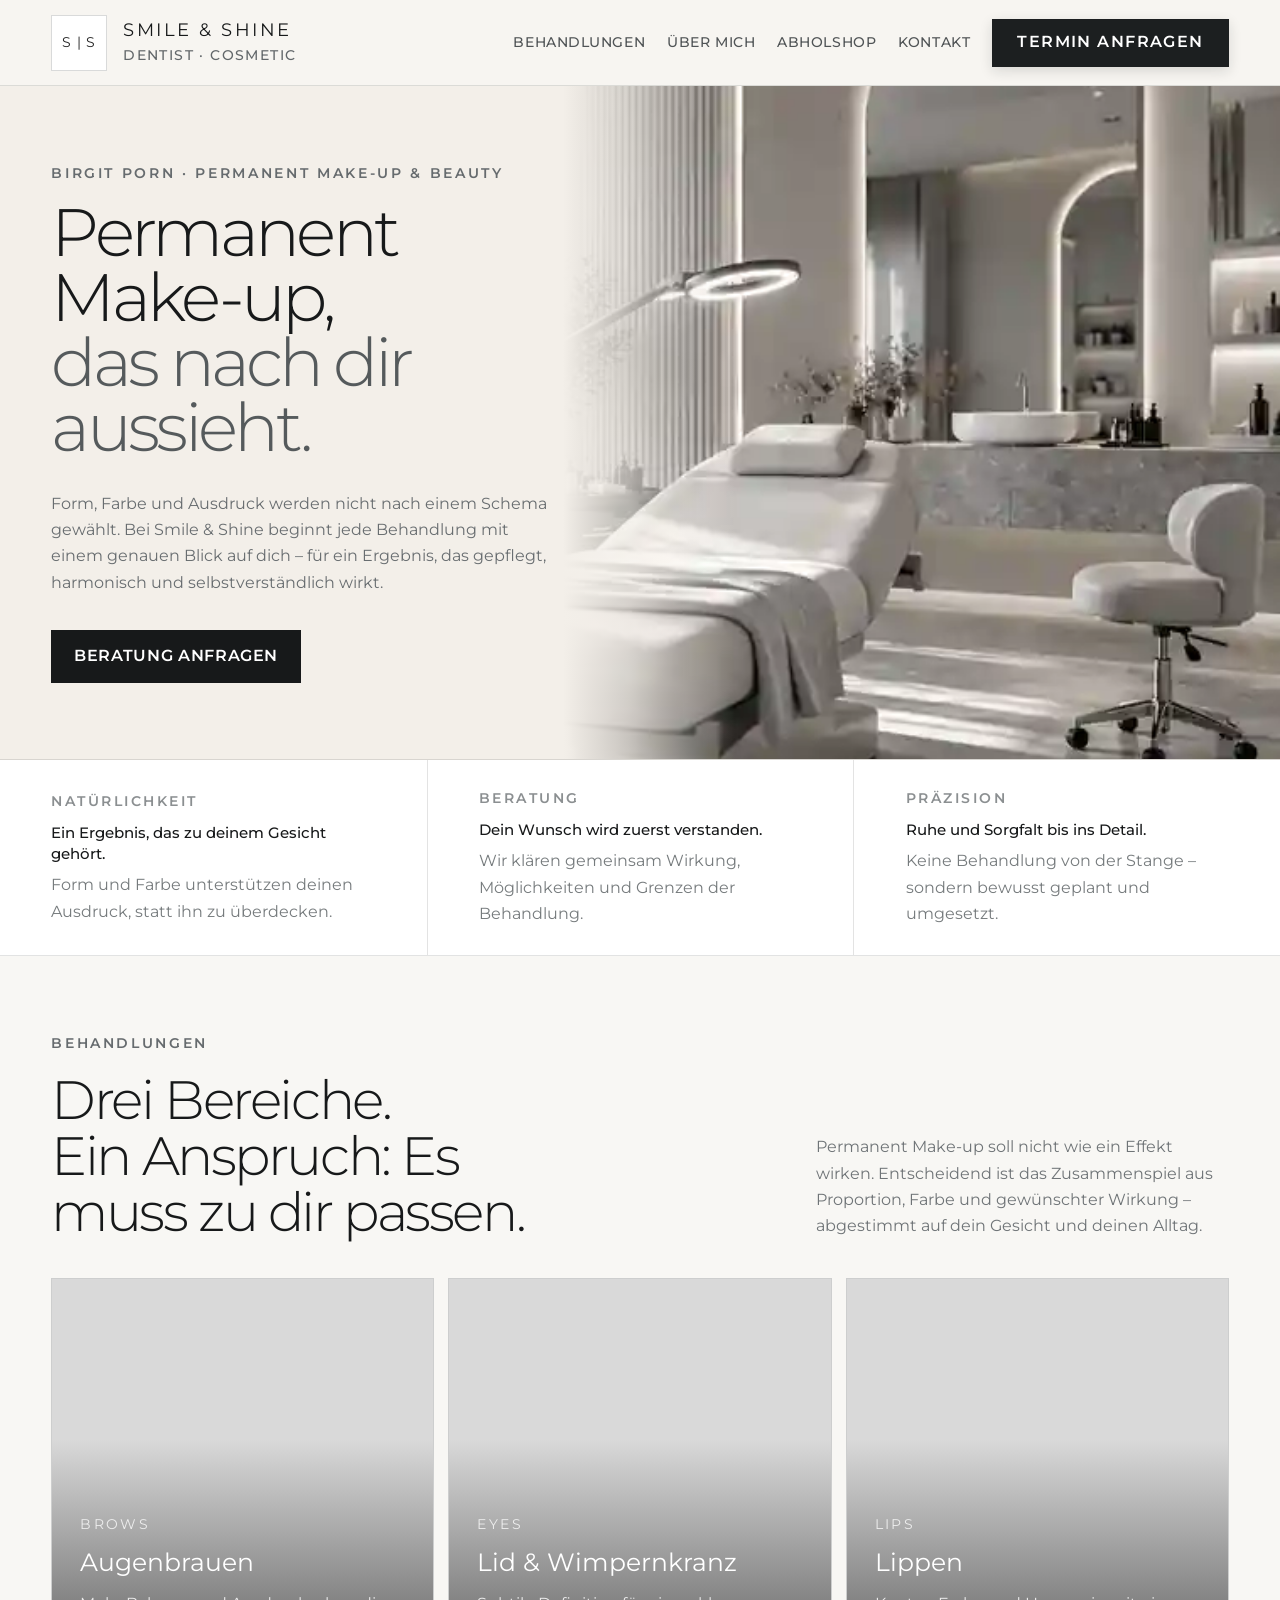
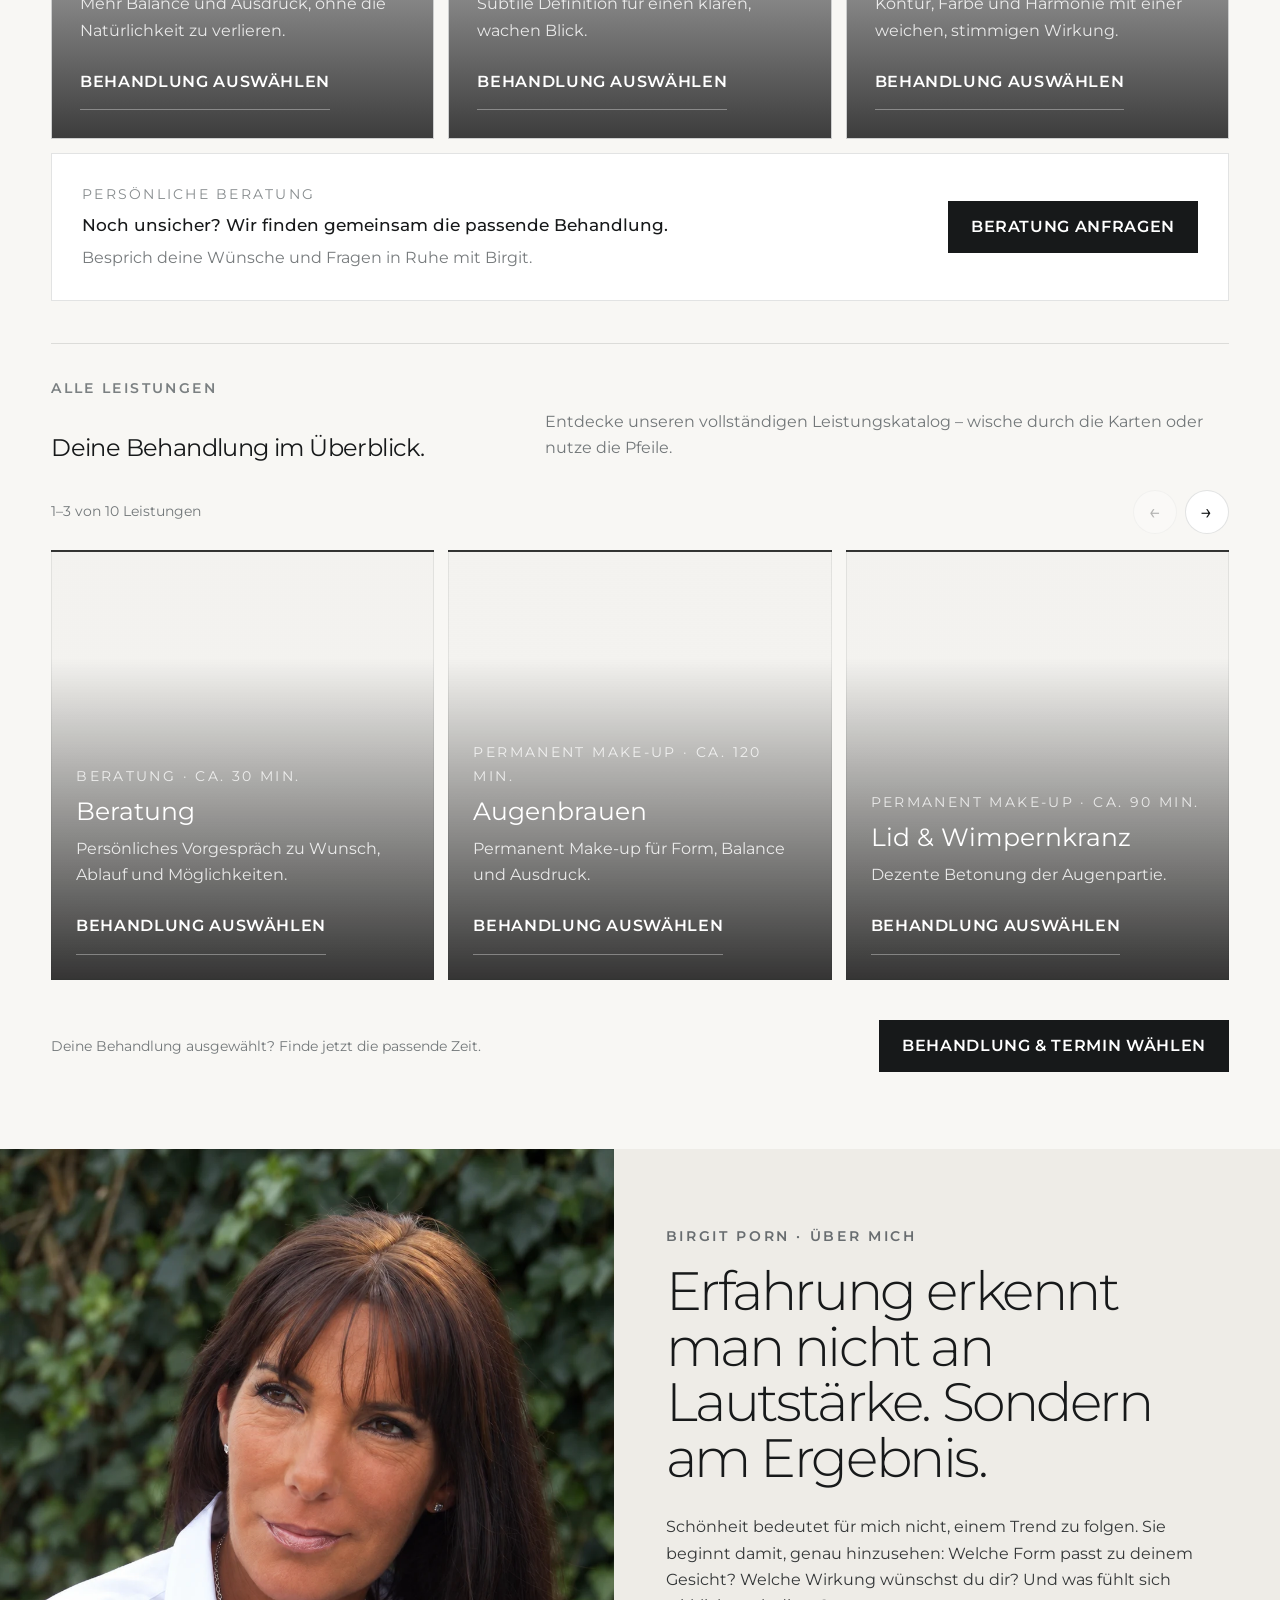
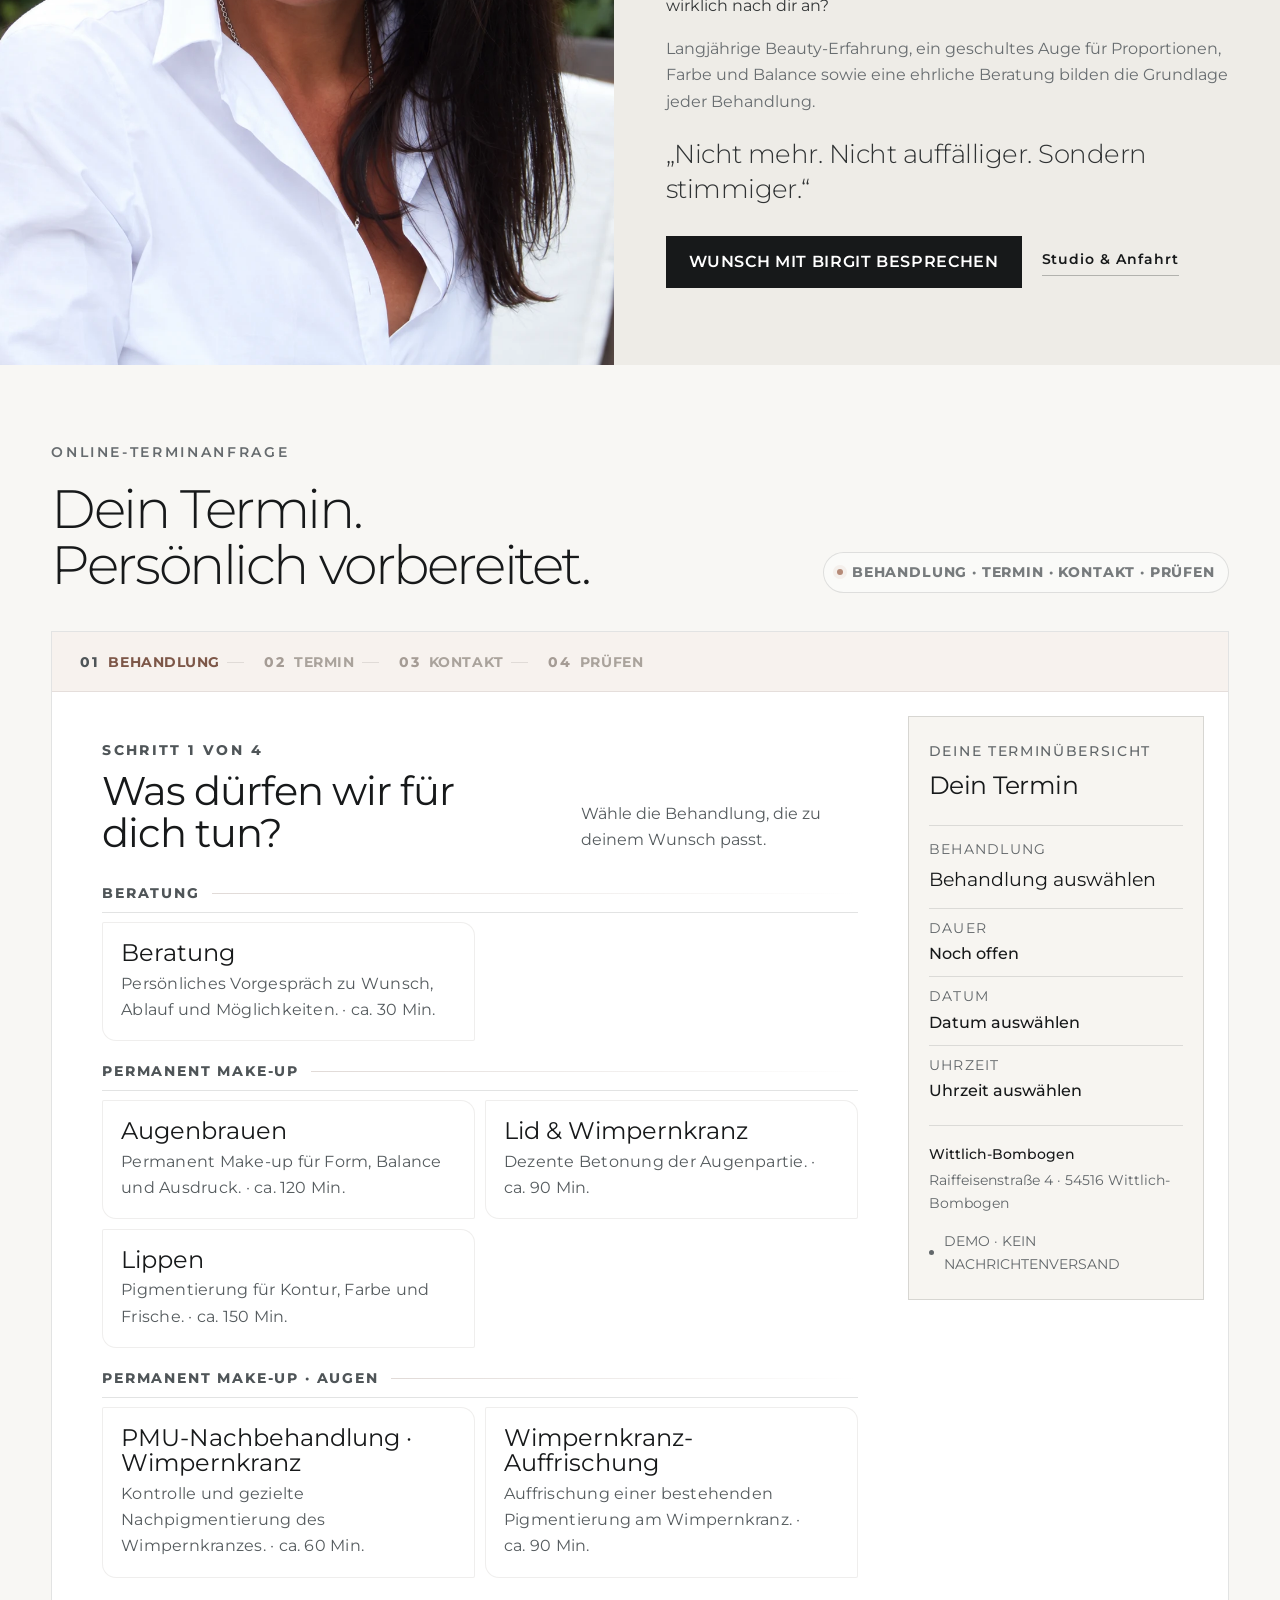
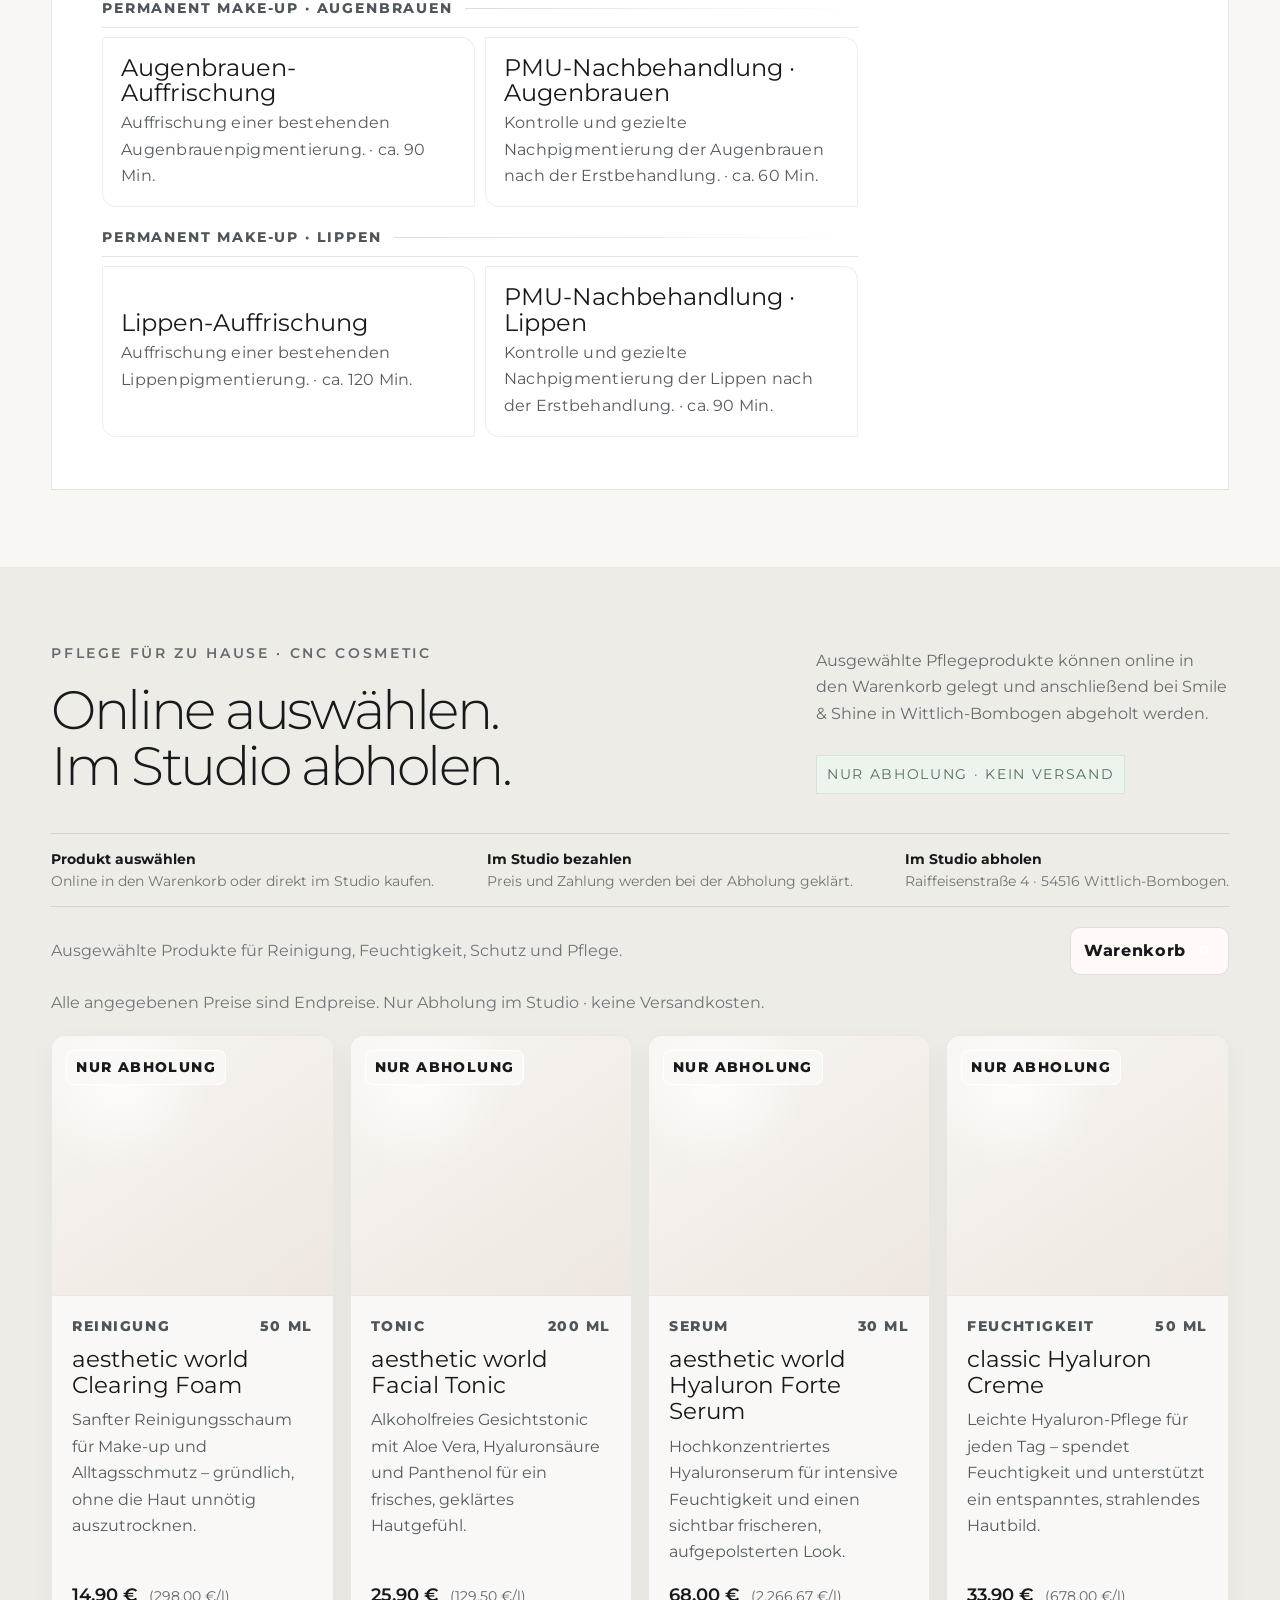
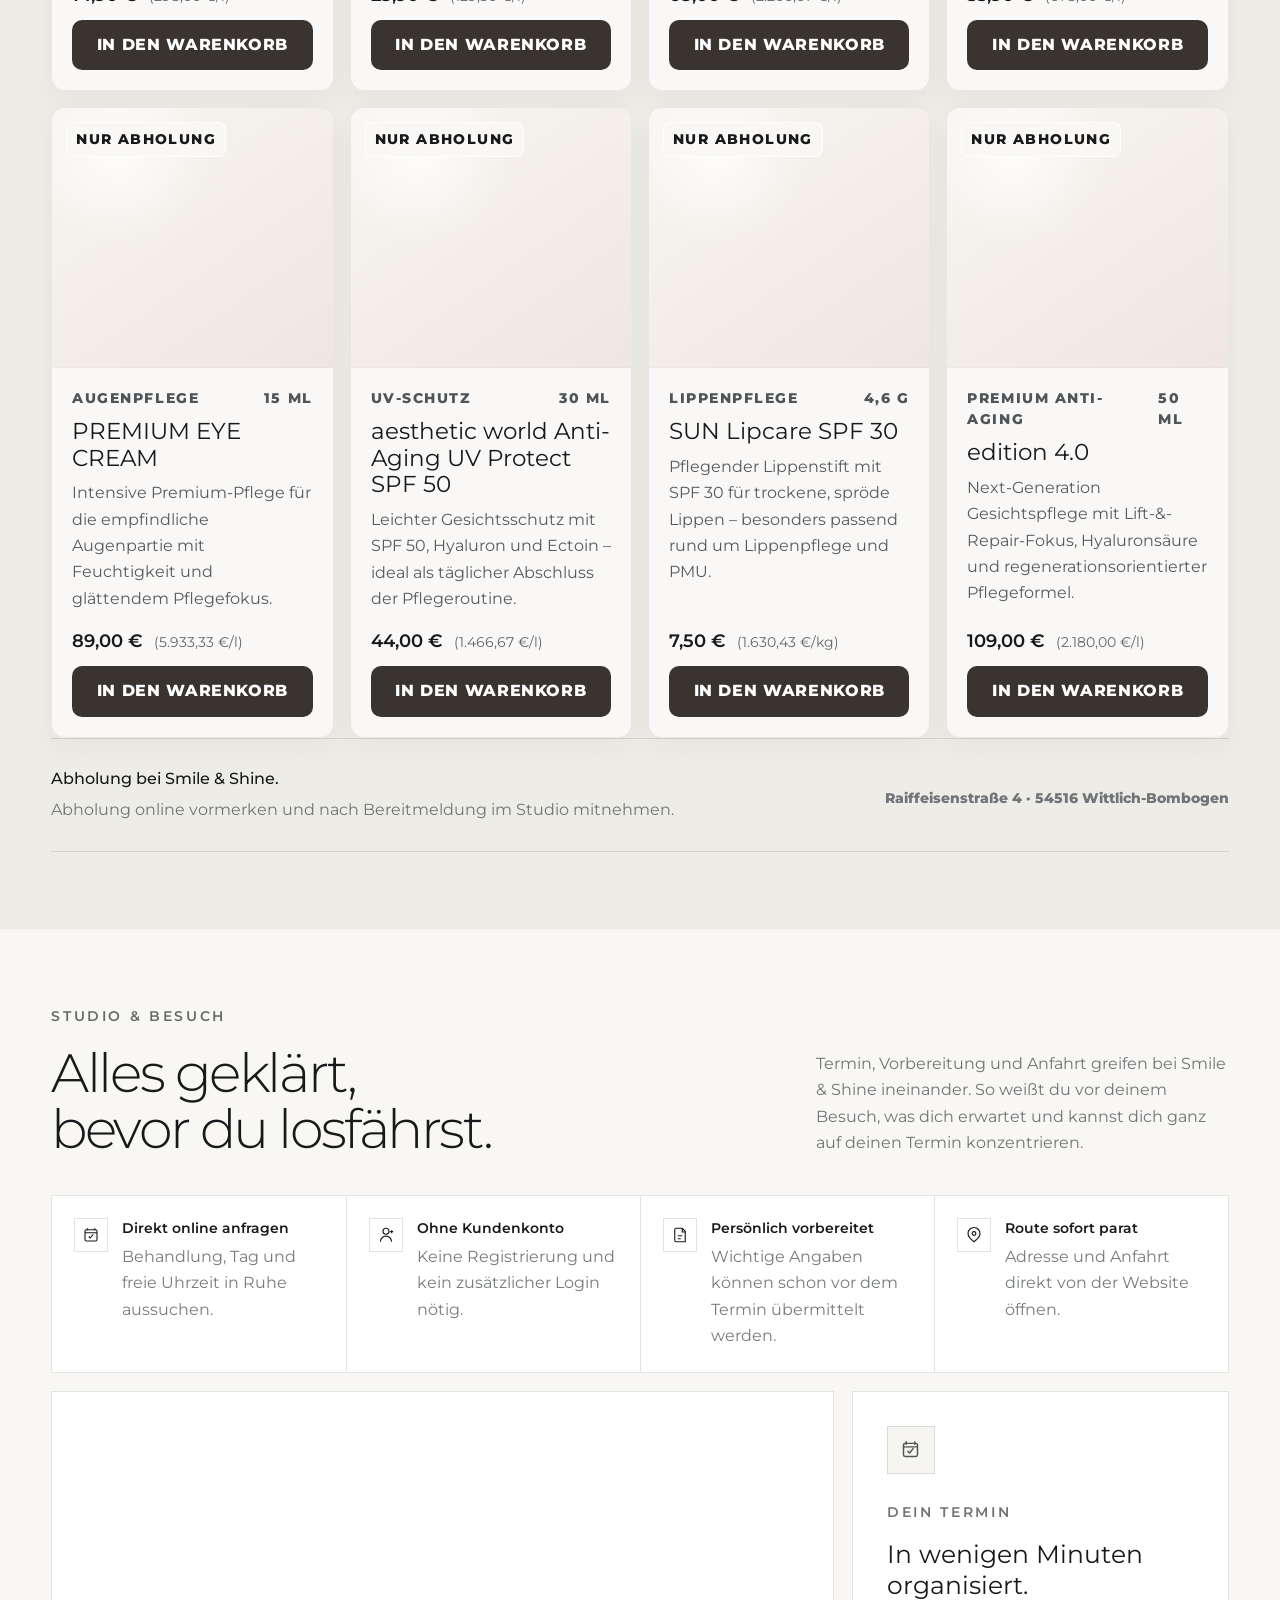
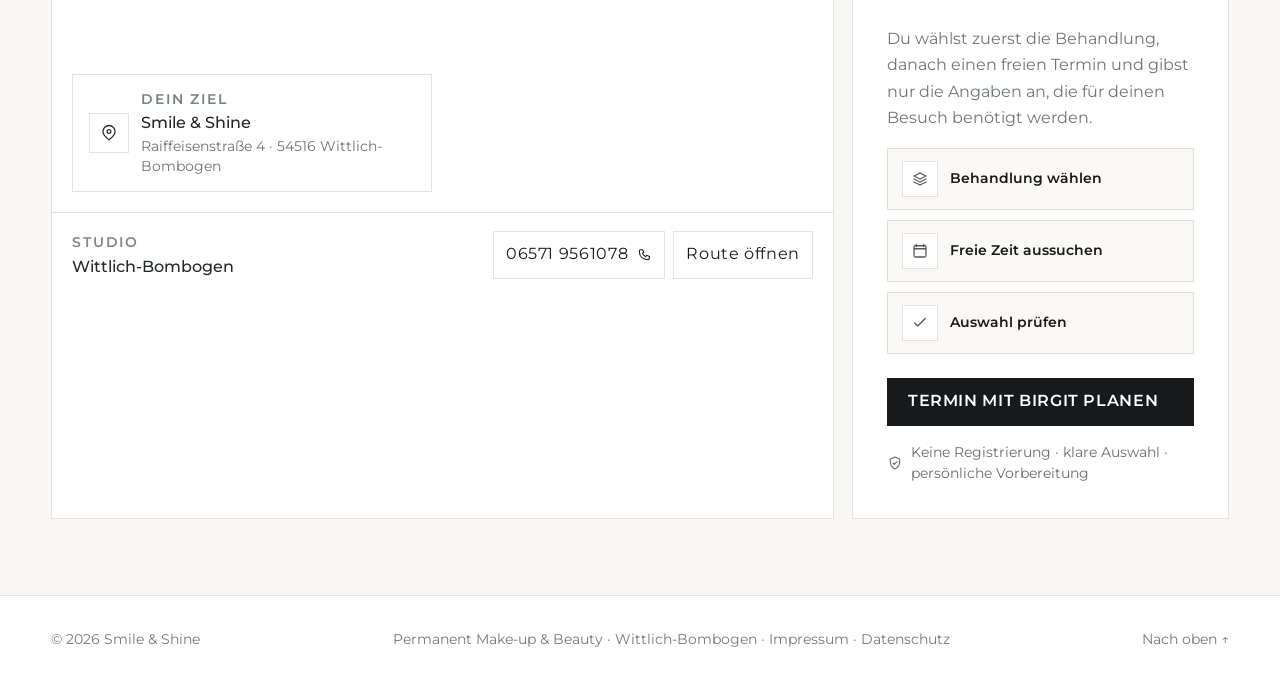
==== index.html @ c96a506a "Refine product price hierarchy with compact adjacent unit prices" ====
<!doctype html>
<html lang="de">
<head>
  <meta charset="utf-8">
  <meta name="viewport" content="width=device-width,initial-scale=1">
  <meta name="smileshine-build" content="20261011-product-prices-refined">
  <meta name="description" content="Smile & Shine in Wittlich-Bombogen – Permanent Make-up & Beauty. Präzise Behandlungen, natürliche Ergebnisse und persönliche Beratung in ruhiger Atmosphäre.">
  <meta name="theme-color" content="#f7f7f4">
  <meta name="color-scheme" content="light">
  <title>Smile & Shine · Wittlich-Bombogen</title>
  <link rel="preconnect" href="https://fonts.googleapis.com">
  <link rel="preconnect" href="https://fonts.gstatic.com" crossorigin>
  <link rel="preconnect" href="https://images.pexels.com">
  <link href="https://fonts.googleapis.com/css2?family=Montserrat:wght@300;400;500;600&display=swap" rel="stylesheet">
<link rel="stylesheet" href="booking.css?v=20261011-product-prices-refined">
  <link rel="stylesheet" href="booking-advanced.css?v=20261011-product-prices-refined">
  <link rel="stylesheet" href="review-v73.css?v=20261011-product-prices-refined">
<link rel="stylesheet" href="readability.css?v=20261011-product-prices-refined">
</head>
<body class="site-premium">
  <a class="skip-link" href="#main-content">Direkt zum Inhalt springen</a>
  <header class="site-header">
    <a class="brand brand-v73" href="#top" aria-label="Smile & Shine Startseite">
      <span class="brand-mark" aria-hidden="true"></span>
      <span class="brand-copy">
        <strong data-studio-text="studio.name">SMILE &amp; SHINE</strong>
        <small>DENTIST · COSMETIC</small>
      </span>
    </a>
    <button class="menu-toggle" type="button" aria-label="Menü öffnen" aria-expanded="false" aria-controls="mainNav">☰</button>
    <nav class="main-nav" id="mainNav" aria-label="Hauptnavigation"><a href="#behandlungen">Behandlungen</a><a href="#ueber">Über mich</a><a href="#shop">Abholshop</a><a href="#kontakt">Kontakt</a><a class="nav-cta" href="#booking">Termin anfragen</a></nav>
  </header>
  <main id="main-content" tabindex="-1"><span id="top" aria-hidden="true"></span>
    <section class="hero hero-refined hero-cinematic">
      <div class="hero-media" role="img" aria-label="Heller moderner Beauty-Behandlungsraum in warmen neutralen Tönen"></div>
<div class="hero-copy">
        <p class="eyebrow" data-studio-text="content.hero.eyebrow">Birgit Porn · Permanent Make-up &amp; Beauty</p>
        <h1>Permanent <span class="nowrap">Make&#8209;up,</span><br><em>das nach dir aussieht.</em></h1>
        <p class="lead" data-studio-text="content.hero.lead">Form, Farbe und Ausdruck werden nicht nach einem Schema gewählt. Bei Smile &amp; Shine beginnt jede Behandlung mit einem genauen Blick auf dich – für ein Ergebnis, das gepflegt, harmonisch und selbstverständlich wirkt.</p>
        <div class="hero-actions"><a class="button primary brand-cta brand-cta-primary" href="#booking" data-booking-service="consult">Beratung anfragen</a></div>
      </div>
    </section>

    <section class="trust-strip premium-trust" aria-label="Wofür Smile & Shine steht">
      <article><span>Natürlichkeit</span><strong>Ein Ergebnis, das zu deinem Gesicht gehört.</strong><small>Form und Farbe unterstützen deinen Ausdruck, statt ihn zu überdecken.</small></article>
      <article><span>Beratung</span><strong>Dein Wunsch wird zuerst verstanden.</strong><small>Wir klären gemeinsam Wirkung, Möglichkeiten und Grenzen der Behandlung.</small></article>
      <article><span>Präzision</span><strong>Ruhe und Sorgfalt bis ins Detail.</strong><small>Keine Behandlung von der Stange – sondern bewusst geplant und umgesetzt.</small></article>
    </section>

    <section class="section treatments premium-treatments" id="behandlungen">
      <div class="section-heading split">
        <div><p class="eyebrow">Behandlungen</p><h2 data-studio-text="content.treatments.headline">Drei Bereiche. Ein Anspruch: Es muss zu dir passen.</h2></div>
        <p data-studio-text="content.treatments.intro">Permanent Make-up soll nicht wie ein Effekt wirken. Entscheidend ist das Zusammenspiel aus Proportion, Farbe und gewünschter Wirkung – abgestimmt auf dein Gesicht und deinen Alltag.</p>
      </div>
      <div class="treatment-grid treatment-grid-refined">
        <article class="treatment-card image-brows" data-studio-media="brows"><div><span>Brows</span><h3>Augenbrauen</h3><p>Mehr Balance und Ausdruck, ohne die Natürlichkeit zu verlieren.</p><a href="#booking" data-booking-service="brows-pmu">Behandlung auswählen </a></div></article>
        <article class="treatment-card image-eyes" data-studio-media="eyes"><div><span>Eyes</span><h3>Lid &amp; Wimpernkranz</h3><p>Subtile Definition für einen klaren, wachen Blick.</p><a href="#booking" data-booking-service="lashline">Behandlung auswählen </a></div></article>
        <article class="treatment-card image-lips" data-studio-media="lips"><div><span>Lips</span><h3>Lippen</h3><p>Kontur, Farbe und Harmonie mit einer weichen, stimmigen Wirkung.</p><a href="#booking" data-booking-service="lip-pmu">Behandlung auswählen </a></div></article>
      </div>
      <div class="treatment-consultation"><div><span>Persönliche Beratung</span><strong>Noch unsicher? Wir finden gemeinsam die passende Behandlung.</strong><p>Besprich deine Wünsche und Fragen in Ruhe mit Birgit.</p></div><a class="button primary brand-cta brand-cta-primary consultation-cta" href="#booking" data-booking-service="consult">Beratung anfragen</a></div>
    </section>

    <section class="section about about-refined premium-about" id="ueber">
      <div class="about-image"><img src="assets/birgit-portrait.webp" alt="Birgit Porn, Inhaberin von Smile &amp; Shine" width="1122" height="1402" loading="lazy" decoding="async"></div>
      <div class="about-copy">
        <p class="eyebrow" data-studio-text="content.about.eyebrow">Birgit Porn · Über mich</p>
        <h2 data-studio-text="content.about.headline">Erfahrung erkennt man nicht an Lautstärke. Sondern am Ergebnis.</h2>
        <p class="about-intro" data-studio-text="content.about.intro">Schönheit bedeutet für mich nicht, einem Trend zu folgen. Sie beginnt damit, genau hinzusehen: Welche Form passt zu deinem Gesicht? Welche Wirkung wünschst du dir? Und was fühlt sich wirklich nach dir an?</p>
        <p data-studio-text="content.about.body">Langjährige Beauty-Erfahrung, ein geschultes Auge für Proportionen, Farbe und Balance sowie eine ehrliche Beratung bilden die Grundlage jeder Behandlung.</p>
        <blockquote class="about-statement" data-studio-text="content.about.statement">„Nicht mehr. Nicht auffälliger. Sondern stimmiger.“</blockquote>
        <div class="about-actions"><a class="button primary brand-cta brand-cta-primary" href="#booking" data-booking-service="consult">Wunsch mit Birgit besprechen</a><a class="text-link" href="#kontakt">Studio &amp; Anfahrt</a></div>
      </div>
    </section>

    <section class="section booking-section booking-editorial" id="booking">
      <div class="booking-heading"><div><p class="eyebrow">Online-Terminanfrage</p><h2>Dein Termin. Persönlich vorbereitet.</h2></div><div class="booking-demo-badge"><span></span>Behandlung · Termin · Kontakt · Prüfen</div></div>
      <div class="booking-shell glass-panel">
        <div class="booking-progress" aria-label="Fortschritt der Terminanfrage"><button class="progress-step active" data-progress="1" type="button"><span>01</span><strong>Behandlung</strong></button><button class="progress-step" data-progress="2" type="button" disabled><span>02</span><strong>Termin</strong></button><button class="progress-step" data-progress="4" type="button" disabled><span>03</span><strong>Kontakt</strong></button><button class="progress-step" data-progress="6" type="button" disabled><span>04</span><strong>Prüfen</strong></button></div>
        <div class="booking-main">
          <div class="booking-stage">
            <div class="booking-panel active" data-panel="1"><div class="booking-panel-head"><div><span class="booking-step-label">Schritt 1 von 4</span><h3>Was dürfen wir für dich tun?</h3></div><p>Wähle die gewünschte Behandlung aus.</p></div><div class="service-category-label">Permanent Make-up</div><div class="service-options"><button class="service-option" type="button" data-service="Augenbrauen" data-duration="120"><span class="service-info"><strong>Augenbrauen</strong><small>Permanent Make-up · ca. 120 Min.</small></span></button><button class="service-option" type="button" data-service="Lid & Wimpernkranz" data-duration="90"><span class="service-info"><strong>Lid &amp; Wimpernkranz</strong><small>Permanent Make-up · ca. 90 Min.</small></span></button><button class="service-option" type="button" data-service="Lippen" data-duration="150"><span class="service-info"><strong>Lippen</strong><small>Permanent Make-up · ca. 150 Min.</small></span></button><button class="service-option" type="button" data-service="Beratung" data-duration="30"><span class="service-info"><strong>Beratung</strong><small>Persönliches Vorgespräch · ca. 30 Min.</small></span></button></div></div>
            <div class="booking-panel" data-panel="2"><div class="booking-panel-head"><div><span class="booking-step-label">Schritt 2 von 4</span><h3>Wann passt es dir?</h3></div><p>Wähle einen verfügbaren Tag und eine passende Uhrzeit.</p></div><div class="date-scroller" id="dateScroller" aria-label="Datum auswählen"></div><div class="time-area"><div class="time-header"><strong>Verfügbare Zeiten</strong><span id="selectedDateLabel">Datum auswählen</span></div><div class="time-slots" id="timeSlots"><div class="time-placeholder">Verfügbarkeiten werden geladen.</div></div><div class="waitlist-strip"><div><strong>Nichts Passendes dabei?</strong><span>Wenn du flexibel bist, kannst du dich unverbindlich vormerken lassen.</span></div><button class="waitlist-button" type="button" id="waitlistToggle">Warteliste</button></div><form class="waitlist-form" id="waitlistForm" hidden><div class="field-row"><label><span>Bevorzugter Zeitraum</span><select name="period"><option>Vormittags</option><option>Mittags</option><option>Nachmittags</option><option>Abends</option><option>Flexibel</option></select></label><label><span>Flexibilität</span><select name="flex"><option>Nur gewählter Tag</option><option>± 1 Tag</option><option>± 3 Tage</option><option>Diese Woche</option></select></label></div><div class="waitlist-actions"><span>Wähle Zeitraum und Flexibilität. Deine Kontaktdaten folgen im nächsten Schritt.</span><button type="submit" class="button ghost">Wunsch vormerken</button></div></form></div><div class="booking-actions"><button class="booking-back" type="button" data-back="1">Zurück</button><button class="button primary" type="button" id="bookingTimeContinue" disabled>Weiter zu meinen Daten</button></div></div>
            <div class="booking-panel" data-panel="4"><div class="booking-panel-head"><div><span class="booking-step-label">Schritt 3 von 4</span><h3>Wie erreichen wir dich?</h3></div><p>Diese Angaben benötigen wir für Terminbestätigung und eventuelle Rückfragen.</p></div><form class="booking-form" id="bookingForm"><div class="field-row"><label><span>Vorname</span><input name="firstName" autocomplete="given-name" required placeholder="Vorname"></label><label><span>Nachname</span><input name="lastName" autocomplete="family-name" required placeholder="Nachname"></label></div><div class="field-row"><label><span>E-Mail</span><input type="email" name="email" autocomplete="email" required placeholder="name@beispiel.de"></label><label><span>Telefon <small>optional</small></span><input type="tel" name="phone" autocomplete="tel" placeholder="0123 456789"></label></div><label><span>Hinweis für das Studio <small>optional</small></span><textarea name="note" rows="3" placeholder="Zum Beispiel dein Wunsch für die Beratung"></textarea></label><label class="consent-row"><input type="checkbox" required><span>Ich stimme der Verarbeitung meiner Angaben zur Terminorganisation zu.</span></label><div class="booking-actions"><button class="booking-back" type="button" data-back="2">Zurück</button><button class="button primary" type="submit" id="bookingContactContinue">Anfrage prüfen</button></div></form></div>
            <div class="booking-panel" data-panel="6"><div class="booking-panel-head"><div><span class="booking-step-label">Schritt 4 von 4</span><h3>Passt alles?</h3></div><p>Prüfe deine Auswahl und Angaben noch einmal in Ruhe.</p></div><div class="confirmation-card"><div class="confirmation-mark">✓</div><div><span class="confirmation-kicker">Deine Auswahl</span><h4 id="confirmService">–</h4><p id="confirmDate">–</p><p id="confirmCustomer">–</p><p id="confirmPayment">Preis und mögliche Anzahlung werden mit Birgit geklärt.</p></div></div><div class="confirmation-grid"><div><span>Bestätigung</span><strong>Der Termin ist erst nach Birgits Bestätigung verbindlich.</strong></div><div><span>Warteliste</span><strong id="confirmWaitlist">Nicht aktiviert</strong></div></div><div class="booking-final-note"><strong>Alles auf einen Blick.</strong><span>Prüfe deine Angaben vor dem Abschluss noch einmal in Ruhe.</span></div><div class="booking-actions"><button class="booking-back" type="button" data-back="1">Behandlung ändern</button><button class="booking-back" type="button" data-back="2">Termin ändern</button><button class="booking-back" type="button" data-back="4">Kontaktdaten ändern</button><button class="button primary booking-disabled" type="button" aria-disabled="true">Anfrage an Birgit senden</button></div></div>
          </div>
          <aside class="booking-summary"><p class="summary-kicker">Deine Terminübersicht</p><h3>Dein Termin</h3><div class="summary-item"><span>Behandlung</span><strong id="summaryService">Behandlung auswählen</strong></div><div class="summary-item"><span>Dauer</span><strong id="summaryDuration">Noch offen</strong></div><div class="summary-item"><span>Datum</span><strong id="summaryDate">Datum auswählen</strong></div><div class="summary-item"><span>Uhrzeit</span><strong id="summaryTime">Uhrzeit auswählen</strong></div><div class="summary-location"><span>⌖</span><div><strong data-studio-text="studio.locationLabel">Wittlich-Bombogen</strong><small data-studio-text="studio.address.display">Raiffeisenstraße 4 · 54516 Wittlich-Bombogen</small></div></div><div class="summary-status"><span></span>Präsentationsmodus · lokal gespeichert</div></aside>
        </div>
      </div>
    </section>

    <section class="section boutique premium-boutique" id="shop"><div class="section-heading split boutique-heading"><div><p class="eyebrow">Pflege für zu Hause · CNC Cosmetic</p><h2 data-studio-text="content.shop.headline">Online auswählen. Im Studio abholen.</h2></div><div class="boutique-intro"><p data-studio-text="content.shop.intro">Ausgewählte Pflegeprodukte können online in den Warenkorb gelegt und anschließend bei Smile &amp; Shine in Wittlich-Bombogen abgeholt werden.</p><span class="shop-status">Nur Abholung · kein Versand</span></div></div><div class="pickup-shop-footer"><div><strong>Abholung bei Smile &amp; Shine.</strong><p>Abholung online vormerken und nach Bereitmeldung im Studio mitnehmen.</p></div><span data-studio-text="studio.address.display">Raiffeisenstraße 4 · 54516 Wittlich-Bombogen</span></div></section>
    <section class="section contact-section contact-experience premium-contact" id="kontakt">
      <div class="contact-experience-heading">
        <div>
          <p class="eyebrow">Studio &amp; Besuch</p>
          <h2 data-studio-text="content.contact.headline">Alles geklärt, bevor du losfährst.</h2>
        </div>
        <p data-studio-text="content.contact.intro">Termin, Vorbereitung und Anfahrt greifen bei Smile &amp; Shine ineinander. So weißt du vor deinem Besuch, was dich erwartet und kannst dich ganz auf deinen Termin konzentrieren.</p>
      </div>

      <div class="contact-benefits" aria-label="Vorteile für deinen Besuch">
        <article class="contact-benefit">
          <span class="contact-benefit-icon" aria-hidden="true">
            <svg viewBox="0 0 24 24"><path d="M7 3v3M17 3v3M4.5 9h15M6 5h12a2 2 0 0 1 2 2v11a2 2 0 0 1-2 2H6a2 2 0 0 1-2-2V7a2 2 0 0 1 2-2Z"/><path d="m9 14 2 2 4-5"/></svg>
          </span>
          <div><strong>Direkt online anfragen</strong><small>Behandlung, Tag und freie Uhrzeit in Ruhe aussuchen.</small></div>
        </article>
        <article class="contact-benefit">
          <span class="contact-benefit-icon" aria-hidden="true">
            <svg viewBox="0 0 24 24"><path d="M12 3a4 4 0 1 1 0 8 4 4 0 0 1 0-8Z"/><path d="M4.5 21a7.5 7.5 0 0 1 15 0"/><path d="M17.5 7.5h4M19.5 5.5v4"/></svg>
          </span>
          <div><strong>Ohne Kundenkonto</strong><small>Keine Registrierung und kein zusätzlicher Login nötig.</small></div>
        </article>
        <article class="contact-benefit">
          <span class="contact-benefit-icon" aria-hidden="true">
            <svg viewBox="0 0 24 24"><path d="M7 3h8l4 4v14H7a2 2 0 0 1-2-2V5a2 2 0 0 1 2-2Z"/><path d="M15 3v5h5M9 13h6M9 17h4"/></svg>
          </span>
          <div><strong>Persönlich vorbereitet</strong><small>Wichtige Angaben können schon vor dem Termin übermittelt werden.</small></div>
        </article>
        <article class="contact-benefit">
          <span class="contact-benefit-icon" aria-hidden="true">
            <svg viewBox="0 0 24 24"><path d="M20 10c0 5-8 11-8 11S4 15 4 10a8 8 0 1 1 16 0Z"/><circle cx="12" cy="10" r="2.5"/></svg>
          </span>
          <div><strong>Route sofort parat</strong><small>Adresse und Anfahrt direkt von der Website öffnen.</small></div>
        </article>
      </div>

      <div class="contact-experience-grid">
        <article class="contact-map-card">
          <div class="contact-map-preview">
            <iframe data-studio-map-embed title="Standort von Smile &amp; Shine in Wittlich-Bombogen" loading="lazy" referrerpolicy="no-referrer-when-downgrade" src="https://www.google.com/maps?q=Raiffeisenstra%C3%9Fe%204%2C%2054516%20Wittlich-Bombogen&amp;output=embed"></iframe>
            <div class="contact-map-overlay">
              <span class="contact-map-pin" aria-hidden="true">
                <svg viewBox="0 0 24 24"><path d="M20 10c0 5-8 11-8 11S4 15 4 10a8 8 0 1 1 16 0Z"/><circle cx="12" cy="10" r="2.5"/></svg>
              </span>
              <div><small>Dein Ziel</small><strong data-studio-text="studio.name">Smile &amp; Shine</strong><span data-studio-text="studio.address.display">Raiffeisenstraße 4 · 54516 Wittlich-Bombogen</span></div>
            </div>
          </div>
          <div class="contact-map-actions">
            <div><span>Studio</span><strong data-studio-text="studio.locationLabel">Wittlich-Bombogen</strong></div>
            <div class="contact-direct-actions">
              <a class="contact-route-button" data-studio-phone-link href="tel:+4965719561078"><span data-studio-phone-display>06571 9561078</span><svg aria-hidden="true" viewBox="0 0 24 24"><path d="M7 4h3l1.5 4-2 1.5a14 14 0 0 0 5 5l1.5-2 4 1.5v3a2 2 0 0 1-2 2C10 19 5 14 5 6a2 2 0 0 1 2-2Z"/></svg></a>
              <a class="contact-route-button" data-studio-route-link href="https://www.google.com/maps/search/?api=1&amp;query=Raiffeisenstra%C3%9Fe%204%2C%2054516%20Wittlich-Bombogen" target="_blank" rel="noopener"><span>Route öffnen</span></a>
            </div>
          </div>
        </article>

        <article class="contact-booking-card">
          <div class="contact-booking-icon" aria-hidden="true">
            <svg viewBox="0 0 24 24"><path d="M7 3v3M17 3v3M4.5 9h15M6 5h12a2 2 0 0 1 2 2v11a2 2 0 0 1-2 2H6a2 2 0 0 1-2-2V7a2 2 0 0 1 2-2Z"/><path d="m9 14 2 2 4-5"/></svg>
          </div>
          <p class="eyebrow">Dein Termin</p>
          <h3>In wenigen Minuten organisiert.</h3>
          <p class="contact-booking-copy">Du wählst zuerst die Behandlung, danach einen freien Termin und gibst nur die Angaben an, die für deinen Besuch benötigt werden.</p>
          <div class="contact-booking-flow" aria-label="So funktioniert die Terminanfrage">
            <div><span aria-hidden="true"><svg viewBox="0 0 24 24"><path d="M12 4 4 8l8 4 8-4-8-4Z"/><path d="m4 12 8 4 8-4M4 16l8 4 8-4"/></svg></span><strong>Behandlung wählen</strong></div>
            <div><span aria-hidden="true"><svg viewBox="0 0 24 24"><path d="M7 3v3M17 3v3M4.5 9h15M6 5h12a2 2 0 0 1 2 2v11a2 2 0 0 1-2 2H6a2 2 0 0 1-2-2V7a2 2 0 0 1 2-2Z"/></svg></span><strong>Freie Zeit aussuchen</strong></div>
            <div><span aria-hidden="true"><svg viewBox="0 0 24 24"><path d="m5 12 4 4L19 6"/></svg></span><strong>Auswahl prüfen</strong></div>
          </div>
          <a class="button primary contact-booking-cta brand-cta brand-cta-primary" href="#booking">
            <span>Termin mit Birgit planen</span>
            
          </a>
          <div class="contact-reassurance">
            <svg aria-hidden="true" viewBox="0 0 24 24"><path d="M12 3 5 6v5c0 4.7 2.9 8 7 10 4.1-2 7-5.3 7-10V6l-7-3Z"/><path d="m9 12 2 2 4-4"/></svg>
            <span>Keine Registrierung · klare Auswahl · persönliche Vorbereitung</span>
          </div>
        </article>
      </div>
    </section>
  </main>
  <footer class="site-footer premium-footer"><span>© <span id="year"></span> <span data-studio-text="studio.name">Smile &amp; Shine</span></span><span class="footer-meta"><span data-studio-text="content.footer.descriptor">Permanent Make-up &amp; Beauty · Wittlich-Bombogen</span> · <a href="impressum.html">Impressum</a> · <a href="datenschutz.html">Datenschutz</a></span><a href="#top">Nach oben ↑</a></footer>
  <button class="scroll-top-button" id="scrollTopButton" type="button" aria-label="Nach oben scrollen" title="Nach oben" hidden><svg viewBox="0 0 24 24" aria-hidden="true"><path d="M12 19V5M5 12l7-7 7 7"/></svg></button>
  <script src="studio-config.js?v=20261011-product-prices-refined"></script>
  <script src="studio-content.js?v=20261011-product-prices-refined"></script>
  <script src="studio-data-store.js?v=20261011-product-prices-refined"></script>
  <script src="script.js?v=20261011-product-prices-refined"></script>
</body>
</html>
---- booking.css ----
.booking-section{padding-top:126px;background:linear-gradient(180deg,rgba(255,255,255,.12),rgba(228,220,213,.18))}
.booking-heading{display:grid;grid-template-columns:1fr auto;align-items:end;gap:40px;margin-bottom:40px}
.booking-heading h2{max-width:820px}
.booking-demo-badge{display:flex;align-items:center;gap:9px;padding:9px 13px;border:1px solid var(--line);border-radius:999px;background:rgba(255,255,255,.35);font-size:14px;font-weight:750;letter-spacing:.13em;text-transform:uppercase;color:#7a736d;white-space:nowrap}
.booking-demo-badge span,.summary-status span{width:6px;height:6px;border-radius:50%;background:#b58a77;box-shadow:0 0 0 4px rgba(181,138,119,.10)}
.booking-shell{overflow:hidden;border-radius:34px 8px 34px 8px;background:rgba(250,248,245,.66);border:1px solid rgba(73,64,58,.08);box-shadow:0 30px 90px rgba(54,45,39,.10);backdrop-filter:blur(18px)}
.booking-progress{display:flex;align-items:center;gap:0;padding:0 34px;border-bottom:1px solid var(--line);background:rgba(255,255,255,.22)}
.progress-step{position:relative;appearance:none;border:0;padding:24px 34px 22px 0;margin-right:44px;background:transparent;text-align:left;color:#aaa39c;cursor:default}
.progress-step:not(:last-child)::after{content:"";position:absolute;right:0;top:50%;width:22px;height:1px;background:rgba(89,78,70,.14)}
.progress-step span{display:inline-block;margin-right:8px;font-size:14px;font-weight:750;letter-spacing:.15em;color:#a59c95}
.progress-step strong{font-size:14px;font-weight:700;letter-spacing:.07em;text-transform:uppercase}
.progress-step.active{color:var(--ink)}.progress-step.active span{color:var(--accent-dark)}.progress-step.done{color:var(--accent-dark)}
.booking-main{display:grid;grid-template-columns:minmax(0,1fr) 320px;min-height:610px}
.booking-stage{min-width:0;padding:54px 58px 58px}
.booking-panel{display:none}.booking-panel.active{display:block;animation:bookingFade .35s ease}@keyframes bookingFade{from{opacity:0;transform:translateY(10px)}to{opacity:1;transform:none}}
.booking-panel-head{display:grid;grid-template-columns:1.12fr .72fr;gap:62px;align-items:end;margin-bottom:36px}
.booking-step-label{display:block;margin-bottom:9px;font-size:14px;font-weight:750;letter-spacing:.17em;text-transform:uppercase;color:var(--accent-dark)}
.booking-panel-head h3{margin:0;font-family:var(--serif);font-size:43px;font-weight:400;line-height:1.04;letter-spacing:-.025em}
.booking-panel-head>p{margin:0;color:var(--muted);font-size:14px;line-height:1.75}
.service-options{display:block}
.service-group{margin:0 0 28px}.service-group:last-child{margin-bottom:0}.service-group-title{margin:0 0 11px;padding-bottom:8px;border-bottom:1px solid var(--line);font-size:14px;font-weight:750;letter-spacing:.15em;text-transform:uppercase;color:var(--accent-dark)}
.service-group-grid{display:grid;grid-template-columns:1fr 1fr;gap:14px}
.service-option{position:relative;display:grid;grid-template-columns:auto 1fr auto;align-items:center;gap:18px;min-height:104px;padding:23px 24px;border:1px solid rgba(78,68,61,.09);border-radius:4px 20px 4px 20px;background:rgba(255,255,255,.35);text-align:left;color:var(--ink);cursor:pointer;overflow:hidden;transition:.3s cubic-bezier(.2,.7,.2,1)}
.service-option::before{content:"";position:absolute;left:0;top:0;bottom:0;width:2px;background:var(--accent);transform:scaleY(0);transform-origin:bottom;transition:.28s ease}
.service-option:hover,.service-option.selected{transform:translateY(-3px);background:rgba(255,255,255,.66);box-shadow:0 16px 38px rgba(47,39,34,.07);border-color:rgba(116,87,74,.20)}
.service-option:hover::before,.service-option.selected::before{transform:scaleY(1)}
.service-index{font-size:14px;font-weight:750;letter-spacing:.14em;color:var(--accent-dark)}
.service-info strong{display:block;font-family:var(--serif);font-size:25px;font-weight:400;line-height:1.05}
.service-info small{display:block;margin-top:7px;color:var(--muted);font-size:14px;letter-spacing:.015em}
.service-arrow{font-size:18px;color:#8e8780;transition:transform .25s ease}.service-option:hover .service-arrow{transform:translateX(4px)}
.date-scroller{display:grid;grid-template-columns:repeat(7,1fr);gap:8px;margin:6px 0 30px}
.date-option{appearance:none;border:1px solid var(--line);border-radius:4px 16px 4px 16px;background:rgba(255,255,255,.30);padding:15px 8px;color:var(--ink);cursor:pointer;text-align:center;transition:.25s}
.date-option:hover,.date-option.selected{background:#fdfbf8;border-color:rgba(116,87,74,.26);box-shadow:0 12px 28px rgba(47,39,34,.06)}
.date-option small{display:block;font-size:14px;text-transform:uppercase;letter-spacing:.12em;color:var(--muted)}
.date-option strong{display:block;margin:4px 0 2px;font-family:var(--serif);font-size:25px;font-weight:400}
.date-option span{font-size:14px;color:var(--muted)}
.time-area{padding:24px;border-radius:4px 20px 4px 20px;background:rgba(255,255,255,.25);border:1px solid var(--line)}
.time-header{display:flex;justify-content:space-between;gap:20px;align-items:center;margin-bottom:17px}.time-header strong{font-size:14px;text-transform:uppercase;letter-spacing:.1em}.time-header span{font-size:14px;color:var(--muted)}
.time-slots{display:grid;grid-template-columns:repeat(4,1fr);gap:9px}.time-slot{appearance:none;border:1px solid var(--line);border-radius:999px;background:rgba(255,255,255,.58);padding:12px 8px;font:inherit;font-size:14px;color:var(--ink);cursor:pointer;transition:.2s}.time-slot:hover,.time-slot.selected{background:#302d2a;color:#fff;border-color:#302d2a}.time-placeholder{grid-column:1/-1;padding:18px;color:var(--muted);font-size:14px;text-align:center}
.booking-actions{display:flex;align-items:center;justify-content:space-between;gap:14px;margin-top:30px}.booking-back{appearance:none;border:0;background:transparent;padding:12px 0;color:#776f69;font:inherit;font-size:14px;font-weight:750;letter-spacing:.10em;text-transform:uppercase;cursor:pointer}
.booking-form{display:grid;gap:17px}.booking-form label{display:grid;gap:7px}.booking-form label>span{font-size:14px;font-weight:750;letter-spacing:.11em;text-transform:uppercase;color:#69615b}.booking-form label>span small{text-transform:none;letter-spacing:0;font-weight:500;color:#99918b}.field-row{display:grid;grid-template-columns:1fr 1fr;gap:14px}
.booking-form input,.booking-form textarea{width:100%;border:1px solid var(--line);border-radius:4px 14px 4px 14px;background:rgba(255,255,255,.56);padding:15px 16px;font:inherit;font-size:14px;color:var(--ink);outline:none;transition:.2s}.booking-form input:focus,.booking-form textarea:focus{border-color:rgba(116,87,74,.35);box-shadow:0 0 0 4px rgba(116,87,74,.05);background:#fff}.booking-form textarea{resize:vertical}
.consent-row{grid-template-columns:auto 1fr!important;align-items:flex-start;gap:10px!important;margin-top:4px}.consent-row input{width:15px;height:15px;margin-top:2px}.consent-row>span{text-transform:none!important;letter-spacing:0!important;font-size:14px!important;font-weight:500!important;color:var(--muted)!important}
.confirmation-card{display:flex;gap:20px;align-items:center;padding:27px;border-radius:4px 20px 4px 20px;background:rgba(255,255,255,.46);border:1px solid var(--line)}.confirmation-mark{display:grid;place-items:center;width:48px;height:48px;flex:0 0 48px;border-radius:50%;background:rgba(116,87,74,.10);color:var(--accent-dark);font-size:18px}.confirmation-kicker{font-size:14px;font-weight:750;letter-spacing:.15em;text-transform:uppercase;color:var(--accent-dark)}.confirmation-card h4{margin:5px 0 4px;font-family:var(--serif);font-size:29px;font-weight:400}.confirmation-card p{margin:2px 0;color:var(--muted);font-size:14px}
.booking-final-note{display:grid;grid-template-columns:auto 1fr;gap:13px;margin-top:16px;padding:18px 20px;border-left:2px solid rgba(116,87,74,.35);background:rgba(181,138,119,.05);color:#736b65;font-size:14px}.booking-final-note strong{color:var(--accent-dark)}.booking-disabled{opacity:.42;cursor:not-allowed}
.booking-summary{position:relative;padding:42px 28px;background:linear-gradient(165deg,#3e3a37 0%,#2f2c29 100%);color:#f6f3f0;min-height:610px;overflow:hidden}
.booking-summary::before{content:"";position:absolute;width:260px;height:260px;border-radius:50%;right:-145px;top:-135px;border:1px solid rgba(255,255,255,.08);box-shadow:0 0 0 38px rgba(255,255,255,.02),0 0 0 76px rgba(255,255,255,.015)}
.booking-summary>*{position:relative;z-index:1}.summary-kicker{margin:0 0 5px;font-size:14px;font-weight:750;letter-spacing:.18em;text-transform:uppercase;color:#c3bbb5}.booking-summary>h3{margin:0 0 36px;font-family:var(--serif);font-size:34px;font-weight:400}
.summary-item{display:grid;grid-template-columns:1fr auto;gap:18px;padding:16px 0;border-top:1px solid rgba(255,255,255,.09)}.summary-item span{font-size:14px;color:#aaa29c;text-transform:uppercase;letter-spacing:.08em}.summary-item strong{max-width:175px;text-align:right;font-size:14px;font-weight:650;color:#f8f6f4}
.summary-location{display:flex;gap:12px;align-items:flex-start;margin-top:30px;padding:18px;border-radius:4px 16px 4px 16px;background:rgba(255,255,255,.055);border:1px solid rgba(255,255,255,.055)}.summary-location>span{color:#cfb4a8}.summary-location strong{display:block;font-size:14px}.summary-location small{display:block;margin-top:4px;color:#aaa29c;font-size:14px}.summary-status{display:flex;align-items:center;gap:10px;margin-top:22px;font-size:14px;font-weight:750;letter-spacing:.11em;text-transform:uppercase;color:#bdb5af}.summary-status span{background:#d4aa91;box-shadow:0 0 0 4px rgba(212,170,145,.07)}
@media(max-width:1050px){.booking-main{grid-template-columns:1fr}.booking-summary{min-height:auto}.booking-summary{display:grid;grid-template-columns:repeat(4,1fr);gap:0}.booking-summary>h3,.summary-kicker,.summary-location,.summary-status{grid-column:1/-1}.summary-item{display:block}.summary-item strong{display:block;max-width:none;text-align:left;margin-top:5px}}
@media(max-width:760px){.booking-heading{grid-template-columns:1fr}.booking-demo-badge{display:inline-flex;width:max-content}.booking-progress{padding:0 18px;overflow-x:auto}.progress-step{padding:18px 24px 17px 0;margin-right:26px;min-width:max-content}.progress-step strong{font-size:14px}.booking-stage{padding:34px 20px}.booking-panel-head{grid-template-columns:1fr;gap:11px}.booking-panel-head h3{font-size:36px}.service-group-grid{grid-template-columns:1fr}.date-scroller{display:flex;overflow-x:auto;padding-bottom:5px}.date-option{min-width:74px}.time-slots{grid-template-columns:repeat(3,1fr)}.field-row{grid-template-columns:1fr}.booking-summary{grid-template-columns:1fr 1fr;padding:30px 22px}.booking-summary>h3,.summary-kicker,.summary-location,.summary-status{grid-column:1/-1}}
@media(max-width:480px){.time-slots{grid-template-columns:repeat(2,1fr)}.booking-summary{grid-template-columns:1fr}.summary-location,.summary-status{grid-column:1}.booking-actions{align-items:stretch;flex-direction:column-reverse}.booking-actions .button{width:100%}.booking-back{text-align:center}}
.service-option[hidden]{display:none!important}

/* Responsive QA hardening · 2026-09-21 */
.booking-shell,.booking-stage,.booking-panel,.service-options,.service-option,.service-info,.booking-form,.precheck-form{min-width:0}
.booking-progress,.date-scroller{-webkit-overflow-scrolling:touch}
.booking-progress{scrollbar-width:none}
.booking-progress::-webkit-scrollbar{display:none}
.booking-form input,.booking-form textarea,.precheck-form input,.precheck-form textarea,.precheck-form select{max-width:100%;min-width:0}
@media(max-width:760px){
  .booking-shell{border-radius:24px 7px 24px 7px}
  .booking-main{min-height:0}
  .booking-demo-badge{max-width:100%;white-space:normal}
  .service-arrow{align-self:center}
}
@media(max-width:480px){
  .booking-stage{padding-left:16px;padding-right:16px}
  .booking-panel-head h3{font-size:clamp(31px,9.5vw,36px)}
  .service-option{gap:10px}
  .service-info strong{font-size:20px}
  .payment-option{min-width:0;padding:17px 15px}
  .payment-option strong{font-size:18px}
}


/* Frontend refinement · booking */
.booking-shell{border-radius:18px}
.booking-progress{padding:0 28px;background:rgba(255,255,255,.38)}
.progress-step{padding:21px 28px 20px 0;margin-right:34px}
.progress-step:not(:last-child)::after{width:17px}
.booking-stage{padding:48px 50px 52px}
.booking-panel-head{gap:48px;margin-bottom:30px}
.booking-panel-head h3{font-size:40px}
.service-option{
  min-height:88px;
  padding:18px 19px;
  border-radius:12px;
  background:rgba(255,255,255,.50);
}
.service-option::before{width:3px}
.service-option:hover,.service-option.selected{
  transform:none;
  background:#fff;
  box-shadow:0 10px 28px rgba(47,39,34,.05);
}
.service-info strong{font-size:23px}
.date-option{
  border-radius:11px;
  background:rgba(255,255,255,.52);
}
.date-option:hover,.date-option.selected{box-shadow:none;background:#fff}
.time-area{
  border-radius:12px;
  background:rgba(255,255,255,.38);
}
.booking-form input,.booking-form textarea{
  border-radius:10px;
  background:rgba(255,255,255,.68);
}
.confirmation-card{border-radius:12px}
.booking-final-note{border-left:0;border-radius:10px;background:rgba(181,138,119,.07)}

.booking-summary{
  min-height:610px;
  padding:42px 29px;
  background:#e4dbd4;
  color:var(--ink);
  border-left:1px solid rgba(87,72,62,.08);
}
.booking-summary::before{display:none}
.summary-kicker{color:#867970}
.booking-summary>h3{color:#2f2a27}
.summary-item{border-color:rgba(69,57,50,.11)}
.summary-item span{color:#847a74}
.summary-item strong{color:#342f2c}
.summary-location{
  border-radius:11px;
  background:rgba(255,255,255,.45);
  border-color:rgba(255,255,255,.4);
}
.summary-location>span{color:#8a695c}
.summary-location small{color:#786f69}
.summary-status{color:#756b64}
.summary-status span{background:#9a7463;box-shadow:none}

@media(max-width:760px){
  .booking-shell{border-radius:14px}
  .booking-stage{padding:32px 18px}
  .booking-progress{padding:0 16px}
  .booking-panel-head h3{font-size:34px}
  .booking-summary{padding:28px 20px}
}

/* Month navigation for appointments up to twelve months ahead. */
.booking-calendar-toolbar{display:flex;align-items:center;gap:12px;margin:6px 0 16px}
.booking-calendar-toolbar label{flex:1;min-width:0;font-size:14px;color:var(--muted)}
.booking-calendar-toolbar select{display:block;width:100%;margin-top:5px;padding:12px;font:inherit;font-size:16px;color:var(--ink);background:#fff;border:1px solid var(--line);border-radius:10px}
.booking-calendar-toolbar button{width:44px;height:44px;flex-shrink:0;background:#fff;border:1px solid var(--line);border-radius:10px;font-size:22px;cursor:pointer}
.booking-calendar-toolbar button:disabled{opacity:.35;cursor:default}
#dateScroller.booking-month-grid{display:grid;grid-template-columns:repeat(7,minmax(0,1fr));gap:6px;overflow:visible;margin-bottom:8px;padding:0}
.booking-month-grid .booking-weekday{text-align:center;padding:8px 0;font-size:14px;color:var(--muted)}
.booking-month-grid .date-option{min-width:0;min-height:44px;padding:8px 2px;border-radius:8px}
.booking-month-grid .date-option strong{margin:0;font-size:20px}
.booking-month-grid .date-option:disabled{opacity:.35;cursor:default;box-shadow:none}
.booking-month-grid .date-option.selected{border-color:var(--ink);background:var(--ink);color:#fff}
.booking-calendar-note{font-size:14px;line-height:1.5;color:var(--muted);margin:8px 0 24px}

/* Long treatment names and descriptions must fit narrow phones. */
.service-info{min-width:0;overflow-wrap:anywhere}
/* Let confirmation text shrink beside the icon on small phones. */
.confirmation-card>div:last-child{min-width:0;overflow-wrap:anywhere}
---- booking-advanced.css ----
/* Advanced booking modules */
.service-category-label{margin:0 0 14px;font-size:14px;font-weight:750;letter-spacing:.16em;text-transform:uppercase;color:var(--muted)}
.waitlist-strip{display:grid;grid-template-columns:1fr auto;gap:24px;align-items:center;margin-top:18px;padding-top:18px;border-top:1px solid var(--line)}
.waitlist-strip div{display:grid;gap:3px}.waitlist-strip strong{font-family:var(--serif);font-size:18px;font-weight:400}.waitlist-strip span{font-size:14px;line-height:1.55;color:var(--muted)}
.waitlist-button{appearance:none;border:1px solid rgba(116,87,74,.22);border-radius:999px;background:transparent;padding:10px 15px;font:inherit;font-size:14px;font-weight:750;letter-spacing:.1em;text-transform:uppercase;color:var(--accent-dark);cursor:pointer}.waitlist-button.active{background:rgba(116,87,74,.10)}
.waitlist-form{margin-top:16px;padding:18px;border-radius:4px 16px 4px 16px;background:rgba(255,255,255,.36);border:1px solid var(--line)}.waitlist-form[hidden]{display:none}.waitlist-form label{display:grid;gap:7px}.waitlist-form label>span{font-size:14px;font-weight:750;letter-spacing:.1em;text-transform:uppercase;color:#69615b}.waitlist-form select{width:100%;border:1px solid var(--line);border-radius:4px 12px 4px 12px;background:#fff;padding:12px 13px;font:inherit;font-size:14px;color:var(--ink)}
.waitlist-actions{display:flex;justify-content:space-between;gap:18px;align-items:center;margin-top:14px}.waitlist-actions>span{font-size:14px;color:var(--muted)}
.precheck-form{display:grid;gap:18px}.precheck-intro{padding:20px 22px;border-left:2px solid var(--accent);background:rgba(255,255,255,.32)}.precheck-intro>span{display:block;font-size:14px;font-weight:750;letter-spacing:.13em;text-transform:uppercase;color:var(--accent-dark)}.precheck-intro strong{display:block;margin-top:6px;font-family:var(--serif);font-size:23px;font-weight:400}.precheck-intro p{margin:8px 0 0;font-size:14px;color:var(--muted)}
.precheck-questions{display:grid;gap:15px}.precheck-questions>label{display:grid;gap:8px}.precheck-questions>label>span,.choice-block>span{font-size:14px;font-weight:750;letter-spacing:.08em;text-transform:uppercase;color:#69615b}.precheck-questions textarea{width:100%;border:1px solid var(--line);border-radius:4px 14px 4px 14px;background:rgba(255,255,255,.56);padding:14px 15px;font:inherit;font-size:14px;color:var(--ink);outline:none}
.choice-block{padding:17px 18px;border:1px solid var(--line);border-radius:4px 14px 4px 14px;background:rgba(255,255,255,.28)}.choice-row{display:flex;gap:18px;flex-wrap:wrap;margin-top:10px}.choice-row label{display:flex;align-items:center;gap:7px;font-size:14px;color:var(--muted);cursor:pointer}.choice-row input{accent-color:#6f554a}
.payment-options{display:grid;grid-template-columns:1fr 1fr;gap:14px}.payment-option{appearance:none;display:grid;grid-template-columns:auto 1fr auto;gap:14px;align-items:center;padding:20px;border:1px solid var(--line);border-radius:4px 18px 4px 18px;background:rgba(255,255,255,.34);text-align:left;color:var(--ink);cursor:pointer;transition:.25s}.payment-option:hover,.payment-option.selected{background:#fff;border-color:rgba(116,87,74,.25);box-shadow:0 14px 32px rgba(47,39,34,.06)}.payment-icon{display:grid;place-items:center;width:38px;height:38px;border-radius:50%;background:rgba(116,87,74,.08);font-size:15px;color:var(--accent-dark)}.payment-option strong{display:block;font-family:var(--serif);font-size:20px;font-weight:400}.payment-option small{display:block;margin-top:4px;font-size:14px;color:var(--muted)}.payment-check{font-size:14px;color:var(--accent-dark)}
.deposit-card{display:grid;grid-template-columns:.8fr 1.2fr;gap:28px;margin-top:18px;padding:21px;border:1px solid var(--line);border-radius:4px 18px 4px 18px;background:rgba(181,138,119,.05)}.deposit-card div{display:grid;gap:5px}.deposit-label{font-size:14px;font-weight:750;letter-spacing:.12em;text-transform:uppercase;color:var(--accent-dark)}.deposit-card strong{font-family:var(--serif);font-size:20px;font-weight:400}.deposit-card p{margin:0;font-size:14px;line-height:1.65;color:var(--muted)}
.confirmation-grid{display:grid;grid-template-columns:1fr 1fr;gap:10px;margin-top:14px}.confirmation-grid>div{padding:16px 18px;border:1px solid var(--line);border-radius:4px 14px 4px 14px;background:rgba(255,255,255,.26)}.confirmation-grid span{display:block;font-size:14px;font-weight:750;letter-spacing:.12em;text-transform:uppercase;color:var(--muted)}.confirmation-grid strong{display:block;margin-top:5px;font-size:14px}.booking-progress{overflow-x:auto}.progress-step{flex:0 0 auto}
@media(max-width:760px){.waitlist-strip{grid-template-columns:1fr}.waitlist-button{width:max-content}.waitlist-actions{align-items:stretch;flex-direction:column}.payment-options,.deposit-card,.confirmation-grid{grid-template-columns:1fr}}

/* Premium data & checkout */
.data-trust-row{display:grid;grid-template-columns:repeat(3,1fr);gap:10px;margin:0 0 18px}.data-trust-row>div{display:flex;gap:10px;align-items:flex-start;padding:14px;border:1px solid var(--line);border-radius:4px 14px 4px 14px;background:rgba(255,255,255,.28)}.trust-icon{display:grid;place-items:center;width:28px;height:28px;flex:0 0 28px;border-radius:50%;background:rgba(116,87,74,.08);color:var(--accent-dark);font-size:14px}.data-trust-row p{margin:0}.data-trust-row strong{display:block;font-size:14px}.data-trust-row small{display:block;margin-top:3px;color:var(--muted);font-size:14px;line-height:1.45}.contact-preference{padding:15px 17px;border:1px solid var(--line);border-radius:4px 14px 4px 14px;background:rgba(255,255,255,.28)}.contact-preference>span{font-size:14px;font-weight:750;letter-spacing:.1em;text-transform:uppercase;color:#69615b}.privacy-card{display:grid;grid-template-columns:1fr auto;gap:18px;align-items:start;padding:16px 18px;border-left:2px solid rgba(116,87,74,.45);background:rgba(116,87,74,.04)}.privacy-card strong{display:block;font-size:14px}.privacy-card small{display:block;margin-top:5px;color:var(--muted);font-size:14px;line-height:1.55}.privacy-card>span{padding:6px 9px;border-radius:999px;background:rgba(116,87,74,.08);font-size:14px;font-weight:750;letter-spacing:.1em;text-transform:uppercase;color:var(--accent-dark);white-space:nowrap}.optional-consent{opacity:.82}
.checkout-summary{display:grid;grid-template-columns:1.1fr 1.2fr .8fr;gap:0;margin-bottom:18px;border:1px solid var(--line);border-radius:4px 16px 4px 16px;overflow:hidden;background:rgba(255,255,255,.26)}.checkout-summary>div{padding:15px 17px}.checkout-summary>div+div{border-left:1px solid var(--line)}.checkout-summary span{display:block;font-size:14px;font-weight:750;letter-spacing:.11em;text-transform:uppercase;color:var(--muted)}.checkout-summary strong{display:block;margin-top:5px;font-size:14px}.online-payment-box{margin-top:16px;padding:18px;border:1px solid var(--line);border-radius:4px 18px 4px 18px;background:rgba(255,255,255,.38)}.online-payment-box[hidden]{display:none}.wallet-row{display:grid;grid-template-columns:1fr 1fr;gap:9px}.wallet-button{appearance:none;border:1px solid #2f2c29;border-radius:999px;background:#2f2c29;color:#fff;padding:11px 12px;font:inherit;font-size:14px;font-weight:700;cursor:not-allowed;opacity:.88}.card-fields{display:grid;gap:12px;margin-top:14px;padding-top:14px;border-top:1px solid var(--line)}.card-fields label{display:grid;gap:7px}.card-fields label>span{font-size:14px;font-weight:750;letter-spacing:.1em;text-transform:uppercase;color:#69615b}.fake-input{display:flex;align-items:center;justify-content:space-between;min-height:42px;padding:11px 13px;border:1px solid var(--line);border-radius:4px 12px 4px 12px;background:#fff;color:#827b75;font-size:14px}.fake-input em{font-style:normal;font-size:14px;font-weight:750;letter-spacing:.1em;text-transform:uppercase;color:var(--accent-dark)}.payment-security{display:flex;gap:10px;align-items:flex-start;margin-top:14px;padding:13px 14px;background:rgba(116,87,74,.04)}.payment-security>span{font-size:14px}.payment-security p{margin:0}.payment-security strong{display:block;font-size:14px}.payment-security small{display:block;margin-top:3px;color:var(--muted);font-size:14px;line-height:1.5}.checkout-notice{display:flex;gap:11px;align-items:flex-start;margin-top:13px;padding:13px 15px;border:1px dashed rgba(116,87,74,.20);border-radius:4px 12px 4px 12px;background:rgba(255,255,255,.20)}.checkout-notice>span{display:grid;place-items:center;width:20px;height:20px;flex:0 0 20px;border-radius:50%;background:rgba(116,87,74,.08);font-size:14px;font-weight:700;color:var(--accent-dark)}.checkout-notice p{margin:0}.checkout-notice strong{display:block;font-size:14px}.checkout-notice small{display:block;margin-top:3px;color:var(--muted);font-size:14px;line-height:1.5}
@media(max-width:760px){.data-trust-row,.checkout-summary{grid-template-columns:1fr}.checkout-summary>div+div{border-left:0;border-top:1px solid var(--line)}.privacy-card{grid-template-columns:1fr}.privacy-card>span{width:max-content}.wallet-row{grid-template-columns:1fr}}

/* Grouped booking catalog */
.service-options{display:block}.service-group{display:block;width:100%;margin:0 0 20px}.service-group-title{display:flex;align-items:center;gap:12px;margin:0 0 9px;color:var(--accent-dark)}.service-group-title::after{content:"";height:1px;flex:1;background:linear-gradient(90deg,rgba(116,87,74,.22),transparent)}.service-group-title span{font-size:14px;font-weight:750;letter-spacing:.13em;text-transform:uppercase;white-space:nowrap}.service-group-grid{display:grid;grid-template-columns:1fr 1fr;gap:10px}.service-option{min-height:84px;padding:17px 18px;grid-template-columns:1fr auto;gap:14px}.service-index{display:none!important}.service-info strong{font-size:24px}.service-info small{font-size:14px;line-height:1.5;margin-top:5px}

/* Public services – horizontal category carousels */
.public-services-grid{display:block!important}.public-service-group{margin:0 0 34px;position:relative}.public-service-group-head{display:flex;align-items:center;gap:14px;margin:0 0 12px}.public-service-group-head::after{content:"";height:1px;flex:1;background:linear-gradient(90deg,rgba(116,87,74,.2),transparent)}.public-service-group-head span{font-size:14px;font-weight:750;letter-spacing:.14em;text-transform:uppercase;color:var(--accent-dark)}
.public-service-cards{display:grid;grid-auto-flow:column;grid-auto-columns:calc((100% - 24px)/3);gap:12px;overflow-x:auto;overflow-y:hidden;scroll-snap-type:x mandatory;scroll-behavior:smooth;overscroll-behavior-inline:contain;padding:2px 2px 14px;scrollbar-width:thin;scrollbar-color:rgba(116,87,74,.25) transparent}
.public-service-cards::-webkit-scrollbar{height:5px}.public-service-cards::-webkit-scrollbar-track{background:transparent}.public-service-cards::-webkit-scrollbar-thumb{background:rgba(116,87,74,.22);border-radius:999px}.public-service-card{scroll-snap-align:start;display:grid;grid-template-columns:1fr auto;gap:14px;align-items:start;min-height:118px;padding:18px 20px;border:1px solid rgba(78,68,61,.09);border-radius:6px 18px 6px 18px;background:rgba(255,255,255,.48);box-shadow:0 8px 24px rgba(47,39,34,.035)}.public-service-number{display:none!important}.public-service-card h3{margin:0;font-family:var(--serif);font-size:26px;font-weight:400;line-height:1.08}.public-service-card p{margin:7px 0 0;font-size:14px;line-height:1.55;color:var(--muted)}.public-service-card>a{font-size:19px;color:var(--accent-dark);text-decoration:none;align-self:center}.public-service-meta{display:flex;gap:10px;align-items:center;margin-top:11px;font-size:14px;color:#8d857f}.public-service-meta small{font-size:14px;color:var(--accent-dark)}
@media(max-width:980px){.public-service-cards{grid-auto-columns:calc((100% - 12px)/2)}}
@media(max-width:760px){.service-group-grid{grid-template-columns:1fr}.service-option{min-height:78px;padding:15px 16px}.service-info strong{font-size:22px}.service-info small{font-size:14px}.public-service-cards{grid-auto-columns:86%}.public-service-card{min-height:112px;padding:17px 18px}.public-service-card h3{font-size:25px}.public-service-card p{font-size:14px}.public-service-group{margin-bottom:28px}}


/* Narrow-phone containment: keep the service carousel scroll local to its track. */
#behandlungen{
  overflow-x:clip;
}
#behandlungen .public-services-grid,
#behandlungen .public-service-group{
  width:100%;
  max-width:100%;
  min-width:0;
}
#behandlungen .public-services-grid{
  overflow:hidden;
}
#behandlungen .public-service-cards{
  box-sizing:border-box;
  width:100%;
  max-width:100%;
  min-width:0;
  overflow-x:auto!important;
  overflow-y:hidden;
  -webkit-overflow-scrolling:touch;
}
@supports not (overflow:clip){
  #behandlungen{overflow-x:hidden}
}
@media(max-width:420px){
  #behandlungen .public-service-cards{
    grid-auto-columns:82%;
    padding-right:12%;
  }
  #behandlungen .public-service-card{
    min-width:0;
    overflow:hidden;
  }
  #behandlungen .public-service-card>div{
    min-width:0;
  }
  #behandlungen .public-service-card h3,
  #behandlungen .public-service-card p{
    overflow-wrap:anywhere;
  }
}


/* Frontend refinement · advanced booking */
.waitlist-button{border-radius:10px}
.waitlist-form,
.choice-block,
.payment-option,
.deposit-card,
.confirmation-grid>div,
.data-trust-row>div,
.contact-preference,
.checkout-summary,
.online-payment-box,
.fake-input,
.checkout-notice{
  border-radius:10px;
}
.precheck-intro{
  border-left:0;
  border-radius:10px;
  background:rgba(255,255,255,.40);
  border:1px solid var(--line);
}
.payment-option{
  background:rgba(255,255,255,.48);
  box-shadow:none;
}
.payment-option:hover,.payment-option.selected{
  background:#fff;
  box-shadow:none;
}
.payment-icon{border-radius:9px}
.privacy-card{
  border-left:0;
  border:1px solid var(--line);
  border-radius:10px;
  background:rgba(255,255,255,.35);
}
.checkout-summary{background:rgba(255,255,255,.42)}
.online-payment-box{background:rgba(255,255,255,.44)}


/* Premium public services + booking experience · 2026-09-23 */
body.site-premium #behandlungen .public-service-group-head{
  margin-bottom:16px;
}
body.site-premium #behandlungen .public-service-group-head span{
  color:#765548;
  font-size:14px;
  letter-spacing:.17em;
}
body.site-premium #behandlungen .public-service-cards{
  grid-auto-columns:calc((100% - 28px)/3);
  gap:14px;
  padding-bottom:18px;
}
body.site-premium #behandlungen .public-service-card{
  position:relative;
  isolation:isolate;
  min-height:390px;
  padding:26px 25px;
  display:flex;
  flex-direction:column;
  justify-content:flex-end;
  overflow:hidden;
  border:1px solid rgba(255,255,255,.24);
  border-radius:2px 24px 2px 24px;
  background:
    linear-gradient(180deg,rgba(28,23,20,.03),rgba(28,23,20,.86)),
    url('https://images.unsplash.com/photo-1560869713-7d0a29430803?auto=format&fit=crop&w=1200&q=88') center/cover no-repeat;
  box-shadow:0 20px 48px rgba(47,37,31,.11);
  color:#fff;
}
body.site-premium #behandlungen .public-service-card:nth-child(2){
  background:
    linear-gradient(180deg,rgba(28,23,20,.03),rgba(28,23,20,.86)),
    url('https://images.unsplash.com/photo-1570172619644-dfd03ed5d881?auto=format&fit=crop&w=1200&q=88') center/cover no-repeat;
}
body.site-premium #behandlungen .public-service-card:nth-child(3){
  background:
    linear-gradient(180deg,rgba(28,23,20,.03),rgba(28,23,20,.86)),
    url('https://images.unsplash.com/photo-1619451334792-150fd785ee74?auto=format&fit=crop&w=1200&q=88') center/cover no-repeat;
}
body.site-premium #behandlungen .public-service-card::before{
  content:"";
  position:absolute;
  inset:0;
  z-index:-1;
  background:linear-gradient(135deg,rgba(255,255,255,.08),transparent 42%);
}
body.site-premium #behandlungen .public-service-card h3{
  color:#fff;
  font-size:31px;
}
body.site-premium #behandlungen .public-service-card p{
  max-width:310px;
  color:rgba(255,255,255,.68);
}
body.site-premium #behandlungen .public-service-meta{
  color:rgba(255,255,255,.58);
}
body.site-premium #behandlungen .public-service-meta small{
  color:#edcbbb;
}
body.site-premium #behandlungen .public-service-card>a{
  position:absolute;
  right:22px;
  bottom:22px;
  width:42px;
  height:42px;
  display:grid;
  place-items:center;
  border:1px solid rgba(255,255,255,.28);
  border-radius:50%;
  color:#fff;
  font-size:18px;
}
body.site-premium .booking-editorial .booking-progress{
  background:rgba(245,239,234,.78);
  border-bottom-color:rgba(69,55,48,.10);
}
body.site-premium .booking-editorial .progress-step.active{
  color:#7d5748;
}
body.site-premium .booking-editorial .booking-stage{
  background:rgba(255,255,255,.72);
}
body.site-premium .booking-editorial .booking-summary{
  background:
    radial-gradient(circle at 100% 0%,rgba(202,155,133,.18),transparent 18rem),
    #26201d;
  color:#fff;
}
body.site-premium .booking-editorial .booking-summary h3,
body.site-premium .booking-editorial .booking-summary strong{
  color:#fff;
}
body.site-premium .booking-editorial .booking-summary .summary-kicker,
body.site-premium .booking-editorial .booking-summary .summary-item span,
body.site-premium .booking-editorial .booking-summary small{
  color:rgba(255,255,255,.56);
}
body.site-premium .booking-editorial .summary-item,
body.site-premium .booking-editorial .summary-location{
  border-color:rgba(255,255,255,.12);
}
body.site-premium .booking-editorial .summary-status{
  background:rgba(255,255,255,.08);
  color:rgba(255,255,255,.64);
}
body.site-premium .booking-editorial .service-option{
  border-radius:2px 14px 2px 14px;
  background:rgba(255,255,255,.68);
}
body.site-premium .booking-editorial .service-option:hover,
body.site-premium .booking-editorial .service-option.selected{
  border-color:#caa392;
  background:#fff;
  box-shadow:0 12px 30px rgba(58,43,36,.07);
}
@media(max-width:980px){
  body.site-premium #behandlungen .public-service-cards{grid-auto-columns:calc((100% - 14px)/2)}
}
@media(max-width:760px){
  body.site-premium #behandlungen .public-service-cards{grid-auto-columns:86%}
  body.site-premium #behandlungen .public-service-card{min-height:350px}
  body.site-premium .booking-editorial .booking-summary{
    background:#26201d;
  }
}
@media(max-width:420px){
  body.site-premium #behandlungen .public-service-cards{
    grid-auto-columns:86%;
    padding-right:10%;
  }
}


/* Birthday release · mobile booking hardening · 2026-10-01 */
@media(max-width:760px){
  .booking-form input,.booking-form textarea,.precheck-form input,.precheck-form textarea,.precheck-form select,.waitlist-form select{
    font-size:16px;
  }
  .booking-actions{
    align-items:stretch;
    gap:10px;
  }
  .booking-actions .button,.booking-actions .booking-back{
    min-height:48px;
  }
  .booking-progress{
    scrollbar-width:none;
    scroll-snap-type:x proximity;
  }
  .booking-progress::-webkit-scrollbar{display:none}
  .progress-step{scroll-snap-align:start}
}

.progress-step.skipped{opacity:.48}
.progress-step.skipped span{opacity:.72}
/* Long service categories must wrap inside narrow booking panels. */
.service-group-title span{min-width:0;white-space:normal;overflow-wrap:anywhere}

/* Four-step request: compact contact choices and a clear final action. */
.booking-form .choice-row label{white-space:nowrap;flex:0 0 auto}
.booking-form .choice-row input[type="radio"]{width:18px;height:18px;flex:0 0 18px;margin:0;padding:0}
.booking-panel[data-panel="6"] .booking-actions{display:grid;grid-template-columns:repeat(3,minmax(0,1fr));gap:12px}
.booking-panel[data-panel="6"] .booking-actions .booking-back{padding:12px 8px;text-align:center;line-height:1.5}
.booking-panel[data-panel="6"] .booking-actions .button.primary{grid-column:1/-1;justify-self:stretch;text-align:center}
@media(max-width:620px){
 .booking-panel[data-panel="6"] .booking-actions{grid-template-columns:1fr}
}
---- review-v73.css ----
/* Smile & Shine — controlled review build
   Single public presentation layer. No patch stack, no !important cascade. */
:root{
  --ss-ink:#17191a;
  --ss-muted:#6f7477;
  --ss-line:rgba(23,25,26,.12);
  --ss-paper:#f7f5f1;
  --ss-paper-2:#efede8;
  --ss-white:#fff;
  --ss-dark:#1c1f20;
  --ss-max:1240px;
  --ss-gutter:clamp(20px,4vw,64px);
  --ink:#17191a;
  --muted:#707577;
  --line:rgba(23,25,26,.12);
  --accent:#747a7d;
  --accent-dark:#4f5558;
  --serif:"Montserrat",system-ui,sans-serif;
  --sans:"Montserrat",system-ui,sans-serif;
  --review-hero:url("[data-uri]");
}
*{box-sizing:border-box}
html{scroll-behavior:smooth;background:var(--ss-paper)}
body.site-premium{margin:0;min-width:320px;background:var(--ss-paper);color:var(--ss-ink);font-family:"Montserrat",system-ui,-apple-system,BlinkMacSystemFont,"Segoe UI",sans-serif;overflow-x:hidden}
body.site-premium img{max-width:100%}
.site-premium a{color:inherit}
.site-premium button,.site-premium input,.site-premium textarea,.site-premium select{font-family:inherit}
.site-premium :focus-visible{outline:2px solid #17191a;outline-offset:4px}
.site-premium .eyebrow{margin:0 0 16px;font-size:14px;line-height:1.3;font-weight:600;letter-spacing:.19em;text-transform:uppercase;color:#666b6e}
.site-premium h1,.site-premium h2,.site-premium h3,.site-premium p{margin-top:0}
.site-premium h1,.site-premium h2,.site-premium h3{font-family:"Montserrat",system-ui,sans-serif;color:var(--ss-ink)}
.site-premium .section{padding:clamp(78px,8vw,124px) var(--ss-gutter)}
.site-premium .button{min-height:48px;padding:0 22px;border:1px solid rgba(23,25,26,.18);border-radius:0;display:inline-flex;align-items:center;justify-content:center;gap:10px;font:600 14px/1 "Montserrat",sans-serif;letter-spacing:.09em;text-transform:uppercase;text-decoration:none;transition:background .2s ease,color .2s ease,border-color .2s ease,transform .2s ease}
.site-premium .button:hover{transform:translateY(-1px)}
.site-premium .button.primary{background:#17191a;border-color:#17191a;color:#fff}
.site-premium .button.primary:hover{background:#303334;border-color:#303334}
.site-premium .button.ghost{background:transparent;color:#252829}
.site-premium .brand-cta{min-height:52px;font-size:14px;letter-spacing:.12em;font-weight:600;position:relative;overflow:hidden}
.site-premium .brand-cta-primary{padding:0 22px}
.site-premium .brand-cta-secondary{padding:0 3px;border-color:transparent;border-bottom-color:rgba(23,25,26,.38);justify-content:flex-start}
.site-premium .brand-cta-secondary:hover{border-bottom-color:#17191a;background:transparent}
.site-premium .contact-booking-cta.brand-cta-primary{padding:0 20px}
.site-premium .text-link{display:inline-flex;align-items:center;gap:8px;padding-bottom:5px;border-bottom:1px solid rgba(23,25,26,.28);font-size:14px;font-weight:600;letter-spacing:.07em;text-decoration:none;transition:border-color .2s ease,transform .2s ease}
.site-premium .text-link:hover{border-bottom-color:#17191a;transform:translateY(-1px)}

/* Header */
.site-premium .site-header{min-height:86px;padding:0 var(--ss-gutter);display:flex;align-items:center;justify-content:space-between;gap:28px;background:rgba(247,245,241,.96);border-bottom:1px solid var(--ss-line);position:sticky;top:0;z-index:80;backdrop-filter:blur(14px)}
.site-premium .brand-v73{display:flex;align-items:center;gap:16px;text-decoration:none;min-width:0}
.site-premium .brand-v73 .brand-mark{width:56px;height:56px;flex:0 0 56px;display:grid;place-items:center;border:1px solid rgba(23,25,26,.16);background:#fff}
.site-premium .brand-v73 .brand-mark::before{content:"S | S";font-size:14px;font-weight:400;letter-spacing:.06em;color:#222}
.site-premium .brand-v73 .brand-copy{display:flex;flex-direction:column;gap:6px}
.site-premium .brand-v73 .brand-copy strong{font-size:18px;line-height:1.1;font-weight:400;letter-spacing:.20em;white-space:nowrap;text-transform:uppercase}
.site-premium .brand-v73 .brand-copy small{font-size:14px;line-height:1.2;font-weight:500;letter-spacing:.22em;color:#62676a;white-space:nowrap}
.site-premium .main-nav{display:flex;align-items:center;gap:clamp(18px,2.4vw,34px)}
.site-premium .main-nav>a{font-size:14px;font-weight:500;letter-spacing:.10em;text-transform:uppercase;text-decoration:none;color:#505456}
.site-premium .main-nav>a:hover{color:#17191a}
.site-premium .main-nav .nav-cta{min-height:48px;padding:0 24px;background:#1c1f20;color:#fff;border:1px solid #1c1f20;display:inline-flex;align-items:center;justify-content:center;font-size:14px;font-weight:600;letter-spacing:.09em;box-shadow:0 4px 12px rgba(23,25,26,.14);transition:background .2s,box-shadow .2s,transform .2s}
.site-premium .main-nav .nav-cta:hover{background:#3c4245;color:#fff;box-shadow:0 6px 16px rgba(23,25,26,.2);transform:translateY(-1px)}
.site-premium .main-nav .nav-cta:focus-visible{outline:2px solid #17191a;outline-offset:4px}
.site-premium .menu-toggle{display:none;border:0;background:transparent;font:300 26px/1 "Montserrat",sans-serif;color:#17191a}

/* Hero — approved room artwork, native live text, real media element */
.site-premium .hero{position:relative;min-height:clamp(670px,70vh,820px);display:grid;grid-template-columns:minmax(0,44%) minmax(0,56%);overflow:hidden;background:#f3efe9;border-bottom:1px solid var(--ss-line);isolation:isolate}
.site-premium .hero-media{position:relative;z-index:0;grid-column:2;grid-row:1;min-height:100%;overflow:hidden;background-image:var(--review-hero);background-repeat:no-repeat;background-size:auto 116%;background-position:right center}
.site-premium .hero-media::before{content:"";position:absolute;inset:0 auto 0 0;width:24%;background:linear-gradient(90deg,#f3efe9 0%,rgba(243,239,233,.72) 38%,rgba(243,239,233,0) 100%);pointer-events:none}
.site-premium .hero-copy{position:relative;z-index:2;grid-column:1;grid-row:1;padding:clamp(72px,7vw,110px) 0 clamp(64px,7vw,100px) var(--ss-gutter);display:flex;flex-direction:column;justify-content:center;max-width:650px}
.site-premium .hero h1{margin:0;font-size:clamp(52px,5.2vw,78px);line-height:.98;font-weight:300;letter-spacing:-.055em;text-wrap:balance}
.site-premium .hero h1 .nowrap{white-space:nowrap}
.site-premium .hero h1 em{font-style:normal;font-weight:300;color:#555a5c}
.site-premium .hero .lead{max-width:560px;margin:30px 0 0;font-size:clamp(14px,1.15vw,16px);line-height:1.85;color:#686d70}
.site-premium .hero-actions{display:flex;flex-wrap:wrap;gap:12px;margin-top:34px}

/* Trust */
.site-premium .premium-trust{display:grid;grid-template-columns:repeat(3,1fr);background:#fff;border-bottom:1px solid var(--ss-line)}
.site-premium .premium-trust article{padding:28px var(--ss-gutter);min-height:154px;display:flex;flex-direction:column;justify-content:center}
.site-premium .premium-trust article+article{border-left:1px solid var(--ss-line)}
.site-premium .premium-trust span{font-size:14px;font-weight:600;letter-spacing:.18em;text-transform:uppercase;color:#8b8f91}
.site-premium .premium-trust strong{margin-top:10px;font-size:15px;line-height:1.45;font-weight:500}
.site-premium .premium-trust small{margin-top:7px;font-size:14px;line-height:1.65;color:#767b7d}

/* Section headings */
.site-premium .section-heading.split,.site-premium .contact-experience-heading,.site-premium .booking-heading{max-width:var(--ss-max);margin:0 auto clamp(44px,5vw,68px);display:grid;grid-template-columns:minmax(0,1.25fr) minmax(280px,.75fr);gap:clamp(34px,6vw,92px);align-items:end}
.site-premium .section-heading h2,.site-premium .about-copy h2,.site-premium .principles-heading h2,.site-premium .booking-heading h2,.site-premium .contact-experience-heading h2{margin:0;font-size:clamp(38px,4.2vw,62px);line-height:1.04;font-weight:300;letter-spacing:-.045em;text-wrap:balance}
.site-premium .section-heading.split>p,.site-premium .contact-experience-heading>p{margin:0;font-size:14px;line-height:1.8;color:#6f7477}

/* Treatments */
.site-premium .premium-treatments{background:#f8f7f4}
.site-premium .treatment-grid-refined{max-width:var(--ss-max);margin:0 auto;display:grid;grid-template-columns:repeat(3,1fr);gap:14px}
.site-premium .treatment-card{position:relative;min-height:clamp(430px,36vw,570px);overflow:hidden;background:#ddd center/cover no-repeat;border:1px solid rgba(23,25,26,.08)}
.site-premium .treatment-card.image-brows{background-image:linear-gradient(180deg,rgba(10,10,10,.02) 35%,rgba(10,10,10,.76) 100%),var(--studio-media-brows)}
.site-premium .treatment-card.image-eyes{background-image:linear-gradient(180deg,rgba(10,10,10,.02) 35%,rgba(10,10,10,.76) 100%),var(--studio-media-eyes)}
.site-premium .treatment-card.image-lips{background-image:linear-gradient(180deg,rgba(10,10,10,.02) 35%,rgba(10,10,10,.76) 100%),var(--studio-media-lips)}
.site-premium .treatment-card>div{position:absolute;inset:auto 0 0;padding:28px;color:#fff}
.site-premium .treatment-card span{font-size:14px;letter-spacing:.17em;text-transform:uppercase;opacity:.78}
.site-premium .treatment-card h3{margin:8px 0 10px;font-size:25px;font-weight:400;color:#fff}
.site-premium .treatment-card p{max-width:330px;margin:0 0 18px;font-size:14px;line-height:1.65;color:rgba(255,255,255,.84)}
.site-premium .treatment-card a{display:inline-flex;align-items:center;gap:10px;padding-bottom:7px;border-bottom:1px solid rgba(255,255,255,.34);font-size:14px;font-weight:600;letter-spacing:.11em;text-transform:uppercase;text-decoration:none;color:#fff;transition:border-color .2s ease,transform .2s ease}
.site-premium .treatment-card a:hover{border-bottom-color:#fff;transform:translateY(-1px)}
.site-premium .treatment-consultation{max-width:var(--ss-max);margin:14px auto 0;padding:28px 30px;display:grid;grid-template-columns:1fr auto;gap:28px;align-items:center;border:1px solid var(--ss-line);background:#fff}
.site-premium .treatment-consultation span{font-size:14px;letter-spacing:.16em;text-transform:uppercase;color:#888d8f}
.site-premium .treatment-consultation strong{display:block;margin-top:7px;font-size:17px;font-weight:500}
.site-premium .treatment-consultation p{margin:7px 0 0;font-size:14px;line-height:1.65;color:#777b7d}

/* Public service directory — driven by Admin */
.site-premium .public-service-directory{max-width:var(--ss-max);margin:42px auto 0;padding-top:34px;border-top:1px solid var(--ss-line)}
.site-premium .public-service-directory-head{display:grid;grid-template-columns:minmax(0,.8fr) minmax(0,1.2fr);gap:10px 38px;align-items:end;margin-bottom:28px}
.site-premium .public-service-directory-head>span{grid-column:1/-1;font-size:14px;font-weight:600;letter-spacing:.17em;text-transform:uppercase;color:#7b8082}
.site-premium .public-service-directory-head>strong{font-size:24px;line-height:1.15;font-weight:400;letter-spacing:-.025em}
.site-premium .public-service-directory-head>p{margin:0;font-size:14px;line-height:1.65;color:#727779}
.site-premium .public-service-directory-groups{display:grid;gap:26px}
.site-premium .public-service-directory-title{padding-bottom:9px;border-bottom:1px solid var(--ss-line);font-size:14px;font-weight:600;letter-spacing:.14em;text-transform:uppercase;color:#777c7e}
.site-premium .public-service-directory-list{display:grid;grid-template-columns:1fr 1fr;border-bottom:1px solid var(--ss-line)}
.site-premium .public-service-directory-item{min-width:0;padding:20px 0;display:grid;grid-template-columns:minmax(0,1fr) auto;gap:20px;align-items:center;border-top:1px solid var(--ss-line)}
.site-premium .public-service-directory-item:nth-child(odd){padding-right:22px}
.site-premium .public-service-directory-item:nth-child(even){padding-left:22px;border-left:1px solid var(--ss-line)}
.site-premium .public-service-directory-item strong{display:block;font-size:15px;line-height:1.35;font-weight:500}
.site-premium .public-service-directory-item p{margin:6px 0 0;font-size:14px;line-height:1.55;color:#777c7e}
.site-premium .public-service-directory-meta{display:flex;flex-direction:column;align-items:flex-end;gap:8px;white-space:nowrap}
.site-premium .public-service-directory-meta>span{font-size:14px;color:#808587}
.site-premium .public-service-directory-meta button{appearance:none;border:0;border-bottom:1px solid rgba(23,25,26,.35);background:transparent;padding:4px 0;color:#202324;font:600 14px/1.2 "Montserrat",sans-serif;letter-spacing:.08em;text-transform:uppercase;cursor:pointer}
.site-premium .public-service-directory-meta button:hover{border-bottom-color:#17191a}

/* About */
.site-premium .premium-about{padding:0;display:grid;grid-template-columns:48% 52%;background:#eeece7}
.site-premium .about-image{position:relative;min-height:720px;overflow:hidden;background:#efede8}
.site-premium .about-image img{position:absolute;inset:0;width:100%;height:100%;object-fit:cover;object-position:center top}
.site-premium .about-copy{padding:clamp(72px,7vw,112px) var(--ss-gutter);display:flex;flex-direction:column;justify-content:center}
.site-premium .about-copy>p{max-width:690px;font-size:14px;line-height:1.8;color:#686d70}
.site-premium .about-intro{margin-top:28px;font-size:16px!important;color:#343738!important}
.site-premium .about-signals{margin:30px 0;display:grid;grid-template-columns:1fr 1fr;border-top:1px solid var(--ss-line);border-bottom:1px solid var(--ss-line)}
.site-premium .about-signals span{padding:15px 12px 15px 0;font-size:14px;line-height:1.45;letter-spacing:.05em;text-transform:uppercase}
.site-premium .about-signals span:nth-child(even){padding-left:18px;border-left:1px solid var(--ss-line)}
.site-premium .about-signals span:nth-child(n+3){border-top:1px solid var(--ss-line)}
.site-premium .about-statement{margin:6px 0 30px;padding:0;border:0;font-size:clamp(21px,2vw,30px);line-height:1.35;font-weight:300;letter-spacing:-.02em;color:#303334}
.site-premium .about-actions{display:flex;align-items:center;gap:20px;flex-wrap:wrap}

/* Principles */
.site-premium .premium-principles{background:#1d2021;color:#fff}
.site-premium .principles-heading{max-width:var(--ss-max);margin:0 auto 48px;display:grid;grid-template-columns:1fr 1.15fr;gap:60px;align-items:end}
.site-premium .principles-heading .eyebrow{grid-column:1/-1;color:#aeb2b3;margin-bottom:-34px}
.site-premium .principles-heading h2{color:#fff}
.site-premium .principles-heading>p:last-child{margin:0;font-size:14px;line-height:1.8;color:#b9bcbd}
.site-premium .principles-grid{max-width:var(--ss-max);margin:0 auto;display:grid;grid-template-columns:repeat(3,1fr);border-top:1px solid rgba(255,255,255,.16)}
.site-premium .principles-grid article{padding:34px 34px 18px 0}
.site-premium .principles-grid article+article{padding-left:34px;border-left:1px solid rgba(255,255,255,.16)}
.site-premium .principles-grid span{font-size:14px;letter-spacing:.18em;text-transform:uppercase;color:#9ca1a3}
.site-premium .principles-grid h3{margin:12px 0 10px;font-size:20px;line-height:1.35;font-weight:400;color:#fff}
.site-premium .principles-grid p{font-size:14px;line-height:1.7;color:#b8bcbd}

/* Booking — preserve functional booking CSS, only establish calm layout */
.site-premium .booking-editorial{background:#f8f7f4}
.site-premium .booking-heading{align-items:end}
.site-premium .booking-demo-badge{justify-self:end;font-size:14px;line-height:1.4;letter-spacing:.06em;color:#777b7d}
.site-premium .booking-shell{max-width:var(--ss-max);margin:0 auto;border:1px solid var(--ss-line);border-radius:0;background:#fff;box-shadow:none;overflow:hidden}
.site-premium .booking-progress{border-radius:0;background:#f1f0ec;border-bottom:1px solid var(--ss-line)}
.site-premium .service-option,.site-premium .payment-option{border-radius:0}
.site-premium .booking-summary{border-radius:0;background:#f2f1ed}

/* Boutique */
.site-premium .premium-boutique{background:#eeece7}
.site-premium .boutique-heading{margin-bottom:30px}
.site-premium .boutique-intro p{font-size:14px;line-height:1.75;color:#676c6e}
.site-premium .shop-status{display:inline-flex;margin-top:12px;padding:8px 10px;border:1px solid var(--ss-line);font-size:14px;letter-spacing:.12em;text-transform:uppercase}
.site-premium .pickup-shop-footer{max-width:var(--ss-max);margin:0 auto;padding:28px 0;border-top:1px solid var(--ss-line);border-bottom:1px solid var(--ss-line);display:flex;justify-content:space-between;gap:30px;align-items:center}
.site-premium .pickup-shop-footer strong{font-size:16px;font-weight:500}
.site-premium .pickup-shop-footer p,.site-premium .pickup-shop-footer>span{margin:6px 0 0;font-size:14px;line-height:1.6;color:#707577}

/* Contact */
.site-premium .premium-contact{background:#f8f7f4}
.site-premium .contact-benefits{max-width:var(--ss-max);margin:0 auto 18px;display:grid;grid-template-columns:repeat(4,1fr);border:1px solid var(--ss-line);background:#fff}
.site-premium .contact-benefit{padding:22px;display:flex;gap:14px;align-items:flex-start}
.site-premium .contact-benefit+article{border-left:1px solid var(--ss-line)}
.site-premium .contact-benefit-icon{width:34px;height:34px;flex:0 0 34px;display:grid;place-items:center;border:1px solid var(--ss-line)}
.site-premium .contact-benefit-icon svg{width:18px;height:18px;fill:none;stroke:currentColor;stroke-width:1.5}
.site-premium .contact-benefit strong{display:block;font-size:14px;font-weight:600}
.site-premium .contact-benefit small{display:block;margin-top:5px;font-size:14px;line-height:1.55;color:#777b7d}
.site-premium .contact-experience-grid{max-width:var(--ss-max);margin:0 auto;display:grid;grid-template-columns:minmax(0,1.35fr) minmax(310px,.65fr);gap:18px}
.site-premium .contact-map-card,.site-premium .contact-booking-card{border:1px solid var(--ss-line);background:#fff}
.site-premium .contact-map-preview{min-height:420px;position:relative;overflow:hidden}
.site-premium .contact-map-preview iframe{position:absolute;inset:0;width:100%;height:100%;border:0}
.site-premium .contact-map-overlay{position:absolute;left:20px;bottom:20px;max-width:360px;padding:14px 16px;background:rgba(255,255,255,.96);border:1px solid var(--ss-line);display:grid;grid-template-columns:40px minmax(0,1fr);gap:12px;align-items:center;backdrop-filter:blur(10px)}
.site-premium .contact-map-pin{width:40px;height:40px;display:grid;place-items:center;border:1px solid var(--ss-line);background:#fff;color:#2b2e30}
.site-premium .contact-map-pin svg{width:18px;height:18px;fill:none;stroke:currentColor;stroke-width:1.7;stroke-linecap:round;stroke-linejoin:round}
.site-premium .contact-map-overlay>div{min-width:0}
.site-premium .contact-map-overlay small{display:block;margin-bottom:3px;font-size:14px;font-weight:600;letter-spacing:.13em;text-transform:uppercase;color:#7b8082}
.site-premium .contact-map-overlay strong{display:block;font-size:16px;line-height:1.25;font-weight:500;color:#232627}
.site-premium .contact-map-overlay div>span{display:block;margin-top:3px;font-size:14px;line-height:1.45;color:#6e7375}
.site-premium .contact-map-actions{padding:18px 20px;display:flex;justify-content:space-between;gap:20px;align-items:center;border-top:1px solid var(--ss-line)}
.site-premium .contact-map-actions>div:first-child{min-width:0}
.site-premium .contact-map-actions>div:first-child>span{display:block;margin-bottom:4px;font-size:14px;font-weight:600;letter-spacing:.13em;text-transform:uppercase;color:#808587}
.site-premium .contact-map-actions>div:first-child>strong{display:block;font-size:16px;line-height:1.25;font-weight:500;color:#252829}
.site-premium .contact-direct-actions{display:flex;gap:8px;flex-wrap:wrap}
.site-premium .contact-route-button{min-height:40px;padding:0 12px;display:inline-flex;align-items:center;gap:8px;border:1px solid var(--ss-line);font-size:14px;text-decoration:none}
.site-premium .contact-route-button svg{width:16px;height:16px;fill:none;stroke:currentColor;stroke-width:1.6}
.site-premium .contact-booking-card{padding:34px;display:flex;flex-direction:column;justify-content:center}
.site-premium .contact-booking-card h3{font-size:25px;line-height:1.25;font-weight:400}
.site-premium .contact-booking-card p{font-size:14px;line-height:1.7;color:#6f7477}
.site-premium .contact-booking-icon{width:48px;height:48px;display:grid;place-items:center;margin-bottom:28px;border:1px solid var(--ss-line);background:#f7f5f1;color:#4f5558}
.site-premium .contact-booking-icon svg,
.site-premium .contact-booking-flow svg,
.site-premium .contact-booking-cta svg,
.site-premium .contact-reassurance svg{fill:none;stroke:currentColor;stroke-width:1.7;stroke-linecap:round;stroke-linejoin:round}
.site-premium .contact-booking-icon svg{width:21px;height:21px}
.site-premium .contact-booking-flow{display:grid;grid-template-columns:minmax(0,1fr);gap:10px;margin:0 0 22px}
.site-premium .contact-booking-flow>div{display:grid;grid-template-columns:36px minmax(0,1fr);gap:12px;align-items:center;min-width:0;padding:12px 14px;border:1px solid var(--ss-line);background:#faf9f6}
.site-premium .contact-booking-flow>div span{width:36px;height:36px;display:grid;place-items:center;border:1px solid var(--ss-line);background:#fff;color:#555a5c}
.site-premium .contact-booking-flow>div span svg{width:18px;height:18px}
.site-premium .contact-booking-flow>div strong{min-width:0;font-size:14px;line-height:1.4;font-weight:600}
.site-premium .contact-booking-cta{width:100%;min-height:54px;margin-top:auto;display:flex;align-items:center;justify-content:space-between;gap:16px}
.site-premium .contact-booking-cta svg{width:18px;height:18px;flex:0 0 18px}
.site-premium .contact-reassurance{display:flex;align-items:center;gap:8px;margin-top:14px;color:#686d70;font-size:14px;line-height:1.5}
.site-premium .contact-reassurance svg{width:16px;height:16px;flex:0 0 16px}

/* Footer */
.site-premium .site-footer{min-height:86px;padding:22px var(--ss-gutter);display:grid;grid-template-columns:auto 1fr auto;gap:22px;align-items:center;border-top:1px solid var(--ss-line);background:#fff;font-size:14px;color:#74797b}
.site-premium .site-footer .footer-meta{text-align:center}
.site-premium .site-footer a{text-decoration:none}

/* Tablet */
@media (max-width:980px){
  .site-premium .site-header{min-height:76px}
  .site-premium .menu-toggle{display:block}
  .site-premium .main-nav{position:absolute;top:100%;left:0;right:0;padding:18px var(--ss-gutter) 24px;background:#f7f5f1;border-bottom:1px solid var(--ss-line);display:none;flex-direction:column;align-items:stretch;gap:0}
  .site-premium .main-nav.open{display:flex}
  .site-premium .main-nav>a{padding:14px 0;border-bottom:1px solid var(--ss-line)}
  .site-premium .main-nav .nav-cta{margin-top:12px;padding:0 16px;border-bottom:1px solid rgba(23,25,26,.22);justify-content:center}
  .site-premium .hero{display:flex;flex-direction:column;min-height:0}
  .site-premium .hero-media{order:1;width:100%;height:clamp(320px,48vw,430px);min-height:clamp(320px,48vw,430px);background-size:auto 190%;background-position:right center}
  .site-premium .hero-media::before{inset:auto 0 0 0;width:auto;height:24%;background:linear-gradient(180deg,rgba(243,239,233,0) 0%,#f3efe9 100%)}
  .site-premium .hero-copy{order:2;max-width:760px;padding:46px var(--ss-gutter) 62px}
  .site-premium .hero h1{font-size:clamp(46px,7.4vw,64px)}
  .site-premium .section-heading.split,.site-premium .contact-experience-heading,.site-premium .booking-heading{grid-template-columns:1fr;gap:20px}
  .site-premium .treatment-grid-refined{grid-template-columns:1fr 1fr}
  .site-premium .treatment-grid-refined .treatment-card:last-child{grid-column:1/-1;min-height:430px}
  .site-premium .premium-about{grid-template-columns:1fr}
  .site-premium .about-image{min-height:0;aspect-ratio:4/5;width:min(100%,600px);margin-inline:auto}
  .site-premium .principles-heading{grid-template-columns:1fr;gap:18px}
  .site-premium .principles-heading .eyebrow{grid-column:auto;margin-bottom:0}
  .site-premium .contact-benefits{grid-template-columns:1fr 1fr}
  .site-premium .contact-benefit:nth-child(3){border-left:0;border-top:1px solid var(--ss-line)}
  .site-premium .contact-benefit:nth-child(4){border-top:1px solid var(--ss-line)}
  .site-premium .contact-experience-grid{grid-template-columns:1fr}
}

/* Phone */
@media (max-width:620px){
  :root{--ss-gutter:20px}
  .site-premium .site-header{min-height:70px}
  .site-premium .brand-v73{gap:10px}
  .site-premium .brand-v73 .brand-mark{width:46px;height:46px;flex-basis:46px}
  .site-premium .brand-v73 .brand-copy strong{font-size:14px;letter-spacing:.14em}
  .site-premium .brand-v73 .brand-copy small{font-size:14px;letter-spacing:.18em}
  .site-premium .hero-media{height:clamp(245px,67vw,300px);min-height:clamp(245px,67vw,300px);background-size:auto 155%;background-position:88% center}
  .site-premium .hero-media::before{height:22%}
  .site-premium .hero-copy{padding:34px 20px 44px}
  .site-premium .hero .eyebrow{margin-bottom:13px;font-size:14px}
  .site-premium .hero h1{font-size:clamp(38px,10.8vw,47px);line-height:1.01;letter-spacing:-.05em}
  .site-premium .hero .lead{margin-top:21px;font-size:14px;line-height:1.7}
  .site-premium .hero-actions{margin-top:26px;display:grid;grid-template-columns:1fr}
  .site-premium .hero-actions .button{width:100%;justify-content:flex-start;text-align:left;padding-left:24px;padding-right:24px}
  .site-premium .hero-actions .brand-cta-secondary{justify-content:flex-start;padding-left:24px;padding-right:24px}
  .site-premium .premium-trust{grid-template-columns:1fr}
  .site-premium .premium-trust article{min-height:0;padding:21px 20px}
  .site-premium .premium-trust article+article{border-left:0;border-top:1px solid var(--ss-line)}
  .site-premium .section{padding:68px 20px}
  .site-premium .section-heading.split,.site-premium .contact-experience-heading,.site-premium .booking-heading{margin-bottom:34px}
  .site-premium .section-heading h2,.site-premium .about-copy h2,.site-premium .principles-heading h2,.site-premium .booking-heading h2,.site-premium .contact-experience-heading h2{font-size:clamp(34px,9.8vw,43px);line-height:1.04}
  .site-premium .section-heading.split>p,.site-premium .contact-experience-heading>p{font-size:14px;line-height:1.7}
  .site-premium .treatment-grid-refined{grid-template-columns:1fr;gap:10px}
  .site-premium .treatment-grid-refined .treatment-card,.site-premium .treatment-grid-refined .treatment-card:last-child{grid-column:auto;min-height:360px}
  .site-premium .treatment-card>div{padding:22px}
  .site-premium .treatment-consultation{grid-template-columns:1fr;padding:22px;gap:18px}
  .site-premium .public-service-directory{margin-top:32px;padding-top:26px}
  .site-premium .public-service-directory-head{grid-template-columns:1fr;gap:8px;margin-bottom:22px}
  .site-premium .public-service-directory-head>span{grid-column:auto}
  .site-premium .public-service-directory-head>strong{font-size:21px}
  .site-premium .public-service-directory-list{grid-template-columns:1fr}
  .site-premium .public-service-directory-item,.site-premium .public-service-directory-item:nth-child(odd),.site-premium .public-service-directory-item:nth-child(even){padding:17px 0;border-left:0}
  .site-premium .public-service-directory-item{grid-template-columns:minmax(0,1fr) auto;gap:14px}
  .site-premium .public-service-directory-meta{align-items:flex-end}
  .site-premium .about-image{min-height:0;width:100%;aspect-ratio:4/5}
  .site-premium .about-copy{padding:62px 20px}
  .site-premium .about-signals{grid-template-columns:1fr}
  .site-premium .about-signals span,.site-premium .about-signals span:nth-child(even){padding:13px 0;border-left:0}
  .site-premium .about-signals span+span{border-top:1px solid var(--ss-line)}
  .site-premium .about-actions{align-items:stretch;flex-direction:column}
  .site-premium .about-actions .button{width:100%;justify-content:flex-start;text-align:left;padding-left:24px;padding-right:24px}
  .site-premium .about-actions .text-link{width:100%;justify-content:flex-start;text-align:left;padding-left:24px;padding-right:24px}
  .site-premium .principles-grid{grid-template-columns:1fr}
  .site-premium .principles-grid article,.site-premium .principles-grid article+article{padding:24px 0;border-left:0}
  .site-premium .principles-grid article+article{border-top:1px solid rgba(255,255,255,.16)}
  .site-premium .booking-heading,.site-premium .booking-heading>div{min-width:0;max-width:100%;width:100%}
  .site-premium .booking-demo-badge{justify-self:stretch;min-width:0;max-width:100%;width:100%;white-space:normal;overflow-wrap:anywhere}
  .site-premium .booking-progress{overflow-x:auto;display:flex;scrollbar-width:none}
  .site-premium .booking-progress::-webkit-scrollbar{display:none}
  .site-premium .progress-step{min-width:104px;flex:0 0 auto}
  .site-premium .booking-shell{margin-left:0;margin-right:0;max-width:100%;min-width:0}
  .site-premium .booking-main,.site-premium .booking-stage,.site-premium .booking-panel,.site-premium .booking-panel-head{min-width:0;max-width:100%}
  .site-premium .pickup-shop-footer{align-items:flex-start;flex-direction:column}
  .site-premium .contact-benefits{grid-template-columns:1fr}
  .site-premium .contact-benefit+article,.site-premium .contact-benefit:nth-child(3),.site-premium .contact-benefit:nth-child(4){border-left:0;border-top:1px solid var(--ss-line)}
  .site-premium .contact-map-preview{min-height:300px}
  .site-premium .contact-map-overlay{left:12px;right:12px;bottom:12px;max-width:none;padding:13px 14px;grid-template-columns:36px minmax(0,1fr);gap:10px}
  .site-premium .contact-map-pin{width:36px;height:36px}
  .site-premium .contact-map-overlay strong{font-size:15px}
  .site-premium .contact-map-overlay div>span{font-size:14px;line-height:1.4}
  .site-premium .contact-map-actions{align-items:stretch;flex-direction:column;gap:14px;padding:16px}
  .site-premium .contact-map-actions>div:first-child{padding:0 2px}
  .site-premium .contact-map-actions>div:first-child>strong{font-size:15px}
  .site-premium .contact-direct-actions{width:100%;display:grid;grid-template-columns:1fr 1fr;gap:8px}
  .site-premium .contact-route-button{min-width:0;justify-content:center;padding:0 10px}
  .site-premium .contact-booking-card{padding:26px 22px}
  .site-premium .contact-booking-icon{margin-bottom:22px}
  .site-premium .contact-booking-flow{grid-template-columns:1fr}
  .site-premium .contact-booking-flow>div{grid-template-columns:32px minmax(0,1fr)}
  .site-premium .contact-booking-cta{padding-left:20px;padding-right:20px}
  .site-premium .site-footer{grid-template-columns:1fr;gap:8px;text-align:left}
  .site-premium .site-footer .footer-meta{text-align:left;line-height:1.6}
}
@media (prefers-reduced-motion:reduce){
  html{scroll-behavior:auto}
  .site-premium *, .site-premium *::before, .site-premium *::after{transition:none!important;animation:none!important}
}

/* Additional treatments share the main card style in one swipeable row. */
.site-premium .additional-carousel-nav{display:flex;align-items:center;justify-content:space-between;gap:16px;margin:0 0 16px}
.site-premium .additional-carousel-status{font-size:14px;color:#73787a}
.site-premium .additional-carousel-nav>div{display:flex;gap:8px}
.site-premium .additional-carousel-nav button{width:44px;height:44px;border:1px solid var(--ss-line);border-radius:50%;background:#fff;color:#17191a;font-size:21px;cursor:pointer}
.site-premium .additional-carousel-nav button:disabled{opacity:.3;cursor:default}
.site-premium .additional-service-track{position:relative;display:grid;grid-auto-flow:column;grid-auto-columns:calc((100% - 28px)/3);gap:14px;max-width:100%;overflow-x:auto;scroll-snap-type:x mandatory;scroll-behavior:smooth;overscroll-behavior-inline:contain;-webkit-overflow-scrolling:touch;padding-bottom:16px;scrollbar-width:thin;scrollbar-color:#9c9fa0 transparent}
.site-premium .additional-service-track .additional-service-card{min-width:0;min-height:430px;scroll-snap-align:start;scroll-snap-stop:always}
.site-premium .additional-service-card.image-neutral{background:linear-gradient(145deg,#62676a,#1d2123)}
.site-premium .additional-service-card h3{font-size:25px;line-height:1.2;overflow-wrap:break-word}
.site-premium .additional-service-card p{font-size:14px;line-height:1.6}
.site-premium .additional-service-card>div{padding:24px}
.site-premium .additional-service-card a{min-height:44px;font-size:14px}
.site-premium .additional-service-footer{display:flex;align-items:center;justify-content:space-between;gap:24px;margin-top:24px}
.site-premium .additional-service-footer>span{font-size:14px;line-height:1.6;color:#73787a}
.site-premium .additional-service-track:focus-visible,.site-premium .additional-carousel-nav button:focus-visible,.site-premium .additional-service-card a:focus-visible{outline:2px solid #777;outline-offset:4px}
@media(max-width:980px){.site-premium .additional-service-track{grid-auto-columns:calc((100% - 14px)/2)}}
@media(max-width:760px){.site-premium .additional-service-track{grid-auto-columns:86%;gap:12px}.site-premium .additional-service-track .additional-service-card{min-height:400px}.site-premium .additional-service-footer{align-items:flex-start;flex-direction:column;gap:14px}.site-premium .additional-service-footer .button{width:100%;text-align:center}}
@media(prefers-reduced-motion:reduce){.site-premium .additional-service-track{scroll-behavior:auto}}

/* Floating return to the beginning, matching the studio's quiet palette. */
.site-premium .scroll-top-button{position:fixed;right:24px;bottom:calc(24px + env(safe-area-inset-bottom,0px));z-index:90;display:grid;place-items:center;width:48px;height:48px;padding:0;border:1px solid rgba(23,25,26,.22);border-radius:50%;background:#f7f5f1;color:#17191a;box-shadow:0 6px 22px rgba(23,25,26,.12);cursor:pointer;transition:background .2s,color .2s,transform .2s}
.site-premium .scroll-top-button[hidden]{display:none}
.site-premium .scroll-top-button svg{width:21px;height:21px;fill:none;stroke:currentColor;stroke-width:1.5;stroke-linecap:round;stroke-linejoin:round}
.site-premium .scroll-top-button:hover{background:#1c1f20;color:#fff;transform:translateY(-3px)}
.site-premium .scroll-top-button:focus-visible{outline:2px solid #17191a;outline-offset:4px}
@media(max-width:620px){.site-premium .scroll-top-button{right:16px;bottom:calc(16px + env(safe-area-inset-bottom,0px))}}

.site-premium .premium-about{scroll-margin-top:84px}
@media(max-width:980px){.site-premium .premium-about{scroll-margin-top:76px}}
@media(max-width:620px){.site-premium .premium-about{scroll-margin-top:70px}}

@media(min-width:981px) and (max-width:1100px){.site-premium .brand-v73 .brand-copy strong{font-size:16px}.site-premium .brand-v73 .brand-mark{width:48px;height:48px;flex-basis:48px}.site-premium .main-nav{gap:16px}.site-premium .main-nav>a{font-size:14px}.site-premium .main-nav .nav-cta{padding-inline:12px}}
@media(max-width:620px){.site-premium .site-header{gap:12px}.site-premium .brand-v73 .brand-mark::before{font-size:14px}}

.site-premium .treatment-consultation .consultation-cta{min-height:48px;white-space:nowrap;justify-content:center;flex-shrink:0}
.site-premium .consultation-cta:focus-visible{outline:2px solid #17191a;outline-offset:4px}
@media(max-width:620px){.site-premium .treatment-consultation .consultation-cta{width:100%;text-align:center}}

/* Quiet, content-sized appointment overview in the studio palette. */
body.site-premium .booking-editorial .booking-shell{overflow:visible}
body.site-premium .booking-editorial .booking-summary{position:sticky;top:108px;align-self:start;display:block;min-height:0;min-width:0;margin:24px 24px 24px 0;padding:28px 24px;background:#f7f5f1;color:#17191a;border:1px solid rgba(23,25,26,.14);border-radius:0;box-shadow:none;overflow:visible}
body.site-premium .booking-editorial .booking-summary::before{display:none}
body.site-premium .booking-editorial .booking-summary .summary-kicker{margin:0 0 8px;color:#62676a;font-size:14px;line-height:1.5;letter-spacing:.12em;font-weight:500}
body.site-premium .booking-editorial .booking-summary h3{margin:0 0 24px;font-family:Montserrat,sans-serif;font-size:25px;line-height:1.25;font-weight:400;letter-spacing:-.025em;color:#17191a}
body.site-premium .booking-editorial .booking-summary .summary-item{display:grid;grid-template-columns:1fr;gap:7px;padding:14px 0;border-top:1px solid rgba(23,25,26,.12)}
body.site-premium .booking-editorial .booking-summary .summary-item span{color:#62676a;font-size:14px;line-height:1.4;letter-spacing:.09em}
body.site-premium .booking-editorial .booking-summary .summary-item strong{display:block;margin:0;max-width:none;text-align:left;color:#17191a;font-size:14px;line-height:1.5;font-weight:500;overflow-wrap:anywhere}
body.site-premium .booking-editorial .booking-summary #summaryService{font-size:18px;line-height:1.4;font-weight:400}
body.site-premium .booking-editorial .booking-summary .summary-location{margin:12px 0 0;padding:18px 0 0;border:0;border-top:1px solid rgba(23,25,26,.12);border-radius:0;background:transparent;gap:0}
body.site-premium .booking-editorial .booking-summary .summary-location>span{display:none}
body.site-premium .booking-editorial .booking-summary .summary-location strong{color:#17191a;font-size:14px;line-height:1.5;font-weight:500}
body.site-premium .booking-editorial .booking-summary .summary-location small{color:#62676a;font-size:14px;line-height:1.6}
body.site-premium .booking-editorial .booking-summary .summary-status{margin-top:16px;background:transparent;color:#62676a;font-size:14px;line-height:1.6;letter-spacing:.04em;font-weight:400}
body.site-premium .booking-editorial .booking-summary .summary-status span{background:#62676a;box-shadow:none;flex:0 0 5px;width:5px;height:5px}
@media(max-width:1050px){body.site-premium .booking-editorial .booking-summary{position:static;margin:0 24px 24px;display:grid;grid-template-columns:1fr 1fr;column-gap:24px}body.site-premium .booking-editorial .booking-summary .summary-kicker,body.site-premium .booking-editorial .booking-summary h3,body.site-premium .booking-editorial .booking-summary .summary-item:has(#summaryService),body.site-premium .booking-editorial .booking-summary .summary-location,body.site-premium .booking-editorial .booking-summary .summary-status{grid-column:1/-1}}
@media(max-width:620px){body.site-premium .booking-editorial .booking-summary{margin:0 16px 16px;padding:24px 20px;column-gap:16px}body.site-premium .booking-editorial .booking-summary h3{font-size:23px}}
/* The pickup address can exceed a narrow phone viewport on one line. */
.site-premium .pickup-shop-footer>span{white-space:normal;overflow-wrap:anywhere}
---- readability.css ----
/* Shared readable typography for customers and the studio workspace. */
html{font-size:16px}
body{font-size:16px;line-height:1.5}
button,input,select,textarea{font-family:inherit}
input:not([type=checkbox]):not([type=radio]),select,textarea{font-size:16px!important;line-height:1.5!important;min-height:48px}
body.site-premium p:not(.eyebrow):not(.summary-kicker),body.site-premium .service-info small,body.site-premium .premium-trust small,body.site-premium .contact-benefit small{font-size:16px!important;line-height:1.65}
body.site-premium .eyebrow,body.site-premium .summary-kicker{font-size:14px!important;line-height:1.5}
body.site-premium .button,body.site-premium .nav-cta,body.site-premium .treatment-card a,body.site-premium .additional-service-card a,body.site-premium .booking-back,body.site-premium .waitlist-button,body.site-premium .pickup-add,body.site-premium .pickup-submit,body.site-premium .pickup-cart-button,body.site-premium .contact-route-button{font-size:16px!important;line-height:1.4;letter-spacing:.04em;min-height:48px;height:auto;white-space:normal}
body.site-premium .button,body.site-premium .pickup-add,body.site-premium .pickup-submit{padding-top:14px;padding-bottom:14px;text-align:center}
body.site-premium .main-nav>a{font-size:14px;letter-spacing:.04em}
body.site-premium .main-nav{gap:22px}
body.site-premium .brand-v73 .brand-copy small{font-size:14px;letter-spacing:.1em}
body.site-premium .brand-v73 .brand-copy strong{letter-spacing:.14em}
body.site-premium .booking-panel-head p,body.site-premium .service-info small,body.site-premium .summary-item span,body.site-premium .summary-location small,body.site-premium .summary-status,body.site-premium .field-row label>span,body.site-premium .pickup-field>span{color:#555b5e}
body.site-premium .pickup-product-card p{color:#555b5e}
body.site-premium .booking-demo-badge{max-width:100%;white-space:normal;font-size:14px;line-height:1.5}
body.site-premium .progress-step{padding-right:24px;margin-right:20px}
body.site-premium .progress-step strong{font-size:14px;letter-spacing:.04em}
body.site-premium .booking-progress{overflow-x:auto}
body.site-premium .booking-editorial .booking-summary{padding:24px 20px}
body.site-premium .booking-editorial .booking-summary .summary-item:not(:has(#summaryService)){grid-template-columns:1fr;gap:4px;padding:10px 0}
body.site-premium .booking-editorial .booking-summary .summary-item strong{font-size:16px}
body.site-premium .booking-editorial .booking-summary #summaryService{font-size:19px}
body.site-premium .booking-editorial .booking-summary .summary-location small,body.site-premium .booking-editorial .booking-summary .summary-status{font-size:14px}
body.site-premium .booking-editorial .booking-summary .summary-status{letter-spacing:0}
body.site-premium .site-footer{font-size:14px;line-height:1.6}
@media(max-width:1200px){
 body.site-premium .menu-toggle{display:block;min-width:48px;min-height:48px}
 body.site-premium .main-nav{position:absolute;top:100%;left:0;right:0;padding:18px var(--ss-gutter) 24px;background:#f7f5f1;border-bottom:1px solid var(--ss-line);display:none;flex-direction:column;align-items:stretch;gap:0}
 body.site-premium .main-nav.open{display:flex}
 body.site-premium .main-nav>a{padding:14px 0;font-size:16px;line-height:1.5;border-bottom:1px solid var(--ss-line)}
 body.site-premium .main-nav .nav-cta{margin-top:12px;padding:14px 16px;justify-content:center}
}
@media(max-width:620px){body.site-premium .brand-v73{gap:10px}body.site-premium .brand-v73 .brand-copy strong{font-size:14px;letter-spacing:.1em}body.site-premium .brand-v73 .brand-copy small{letter-spacing:.04em}body.site-premium .treatment-consultation .consultation-cta{white-space:normal}body.site-premium .booking-panel-head h3{font-size:32px}body.site-premium .contact-direct-actions{grid-template-columns:1fr}}
/* Forms, calendars, tables and dialogs in Birgit's workspace. */
body:has(.admin-app){--sidebar:280px}
.admin-app p,.demo-login-copy p{font-size:16px;line-height:1.65}
.admin-app label,.demo-login-card label{font-size:14px;line-height:1.5}
.admin-app button:not(.nav-icon),.demo-login-card button{font-size:16px!important;line-height:1.4;min-height:44px;white-space:normal}
.admin-app small,.demo-login-card small{font-size:14px;line-height:1.5}
.admin-app th,.admin-app td{font-size:14px;line-height:1.5}
.admin-brand-v73 .admin-brand-copy strong,.mobile-header .admin-brand-v73 .admin-brand-copy strong{font-size:14px!important;letter-spacing:.08em!important}
.admin-brand-v73 .admin-brand-copy small,.mobile-header .admin-brand-v73 .admin-brand-copy small{font-size:14px!important;letter-spacing:.02em!important}
.demo-login-brand-copy small{font-size:14px!important}
.demo-login-access,.demo-login-access small{line-height:1.6}
@media(max-width:760px){.admin-app input,.admin-app select,.admin-app textarea{font-size:16px!important}}

small{font-size:14px;line-height:1.5}

/* Public-page spacing rhythm: consistent section and text transitions. */
body.site-premium .section:not(.premium-about){padding-block:clamp(64px,6vw,90px)}
body.site-premium .section-heading.split,
body.site-premium .contact-experience-heading,
body.site-premium .booking-heading{margin-bottom:clamp(28px,3vw,42px)}
body.site-premium .section-heading .eyebrow,
body.site-premium .contact-experience-heading .eyebrow,
body.site-premium .booking-heading .eyebrow{margin-bottom:clamp(12px,1.4vw,20px)}
body.site-premium .section-heading.split>p,
body.site-premium .contact-experience-heading>p{line-height:1.65}
body.site-premium .about-copy>p:last-child{margin-bottom:0}
body.site-premium .contact-booking-flow{margin-bottom:24px}
body.site-premium .contact-booking-cta{margin-top:0}
body.site-premium .contact-reassurance{margin-top:16px}
@media(max-width:700px){
  body.site-premium .section:not(.premium-about){padding-block:clamp(48px,8vw,62px)}
  body.site-premium .section-heading.split,
  body.site-premium .contact-experience-heading,
  body.site-premium .booking-heading{margin-bottom:26px}
  body.site-premium .contact-booking-flow{margin-bottom:20px}
}

/* More compact desktop editorial rhythm without compromising readability. */
@media(min-width:701px){
 body.site-premium .hero{min-height:clamp(610px,63vh,740px)}
 body.site-premium .about-copy{padding-block:clamp(64px,6vw,92px)}
 body.site-premium .hero-copy{padding-top:clamp(56px,6vw,90px);padding-bottom:clamp(52px,6vw,86px)}
}

/* Keyboard-accessible skip navigation, visually hidden until focused. */
body.site-premium .skip-link{position:fixed;z-index:99999;top:12px;left:12px;transform:translateY(-180%);padding:12px 16px;background:#17191a;color:#fff;border-radius:6px;text-decoration:none;font-size:16px;line-height:1.5}
body.site-premium .skip-link:focus-visible{transform:translateY(0);outline:3px solid #b5a29a;outline-offset:3px}

/* Full-height mobile navigation – clean editorial presentation, no arrows. */
@media(max-width:1200px){
 body.site-premium.menu-open{overflow:hidden}
 body.site-premium .site-header{z-index:1000}
 body.site-premium .main-nav{
   position:fixed;inset:auto 0 0 0;top:var(--mobile-nav-top,88px);
   height:calc(100dvh - var(--mobile-nav-top,88px));max-height:none;
   padding:clamp(24px,5vh,48px) clamp(20px,6vw,44px) max(24px,env(safe-area-inset-bottom));
   background:#f7f5f1;border:0;box-shadow:none;
   overflow-y:auto;overscroll-behavior:contain;
   flex-direction:column;align-items:stretch;gap:0;
 }
 body.site-premium .main-nav.open{display:flex}
 body.site-premium .main-nav>a:not(.nav-cta){
   padding:clamp(16px,2.5vh,24px) 0;font-size:clamp(17px,2.2vw,21px);
   font-weight:500;line-height:1.4;border-bottom:1px solid #dedbd6;
 }
 body.site-premium .main-nav .nav-cta{
   margin-top:clamp(26px,5vh,44px);min-height:56px;padding:16px;
   text-align:center;justify-content:center;
 }
 body.site-premium .main-nav::after{
   content:"SMILE & SHINE · WITTLICH-BOMBOGEN";
   margin-top:auto;padding-top:32px;text-align:center;
   font-size:12px;letter-spacing:.1em;color:#666967;
 }
}
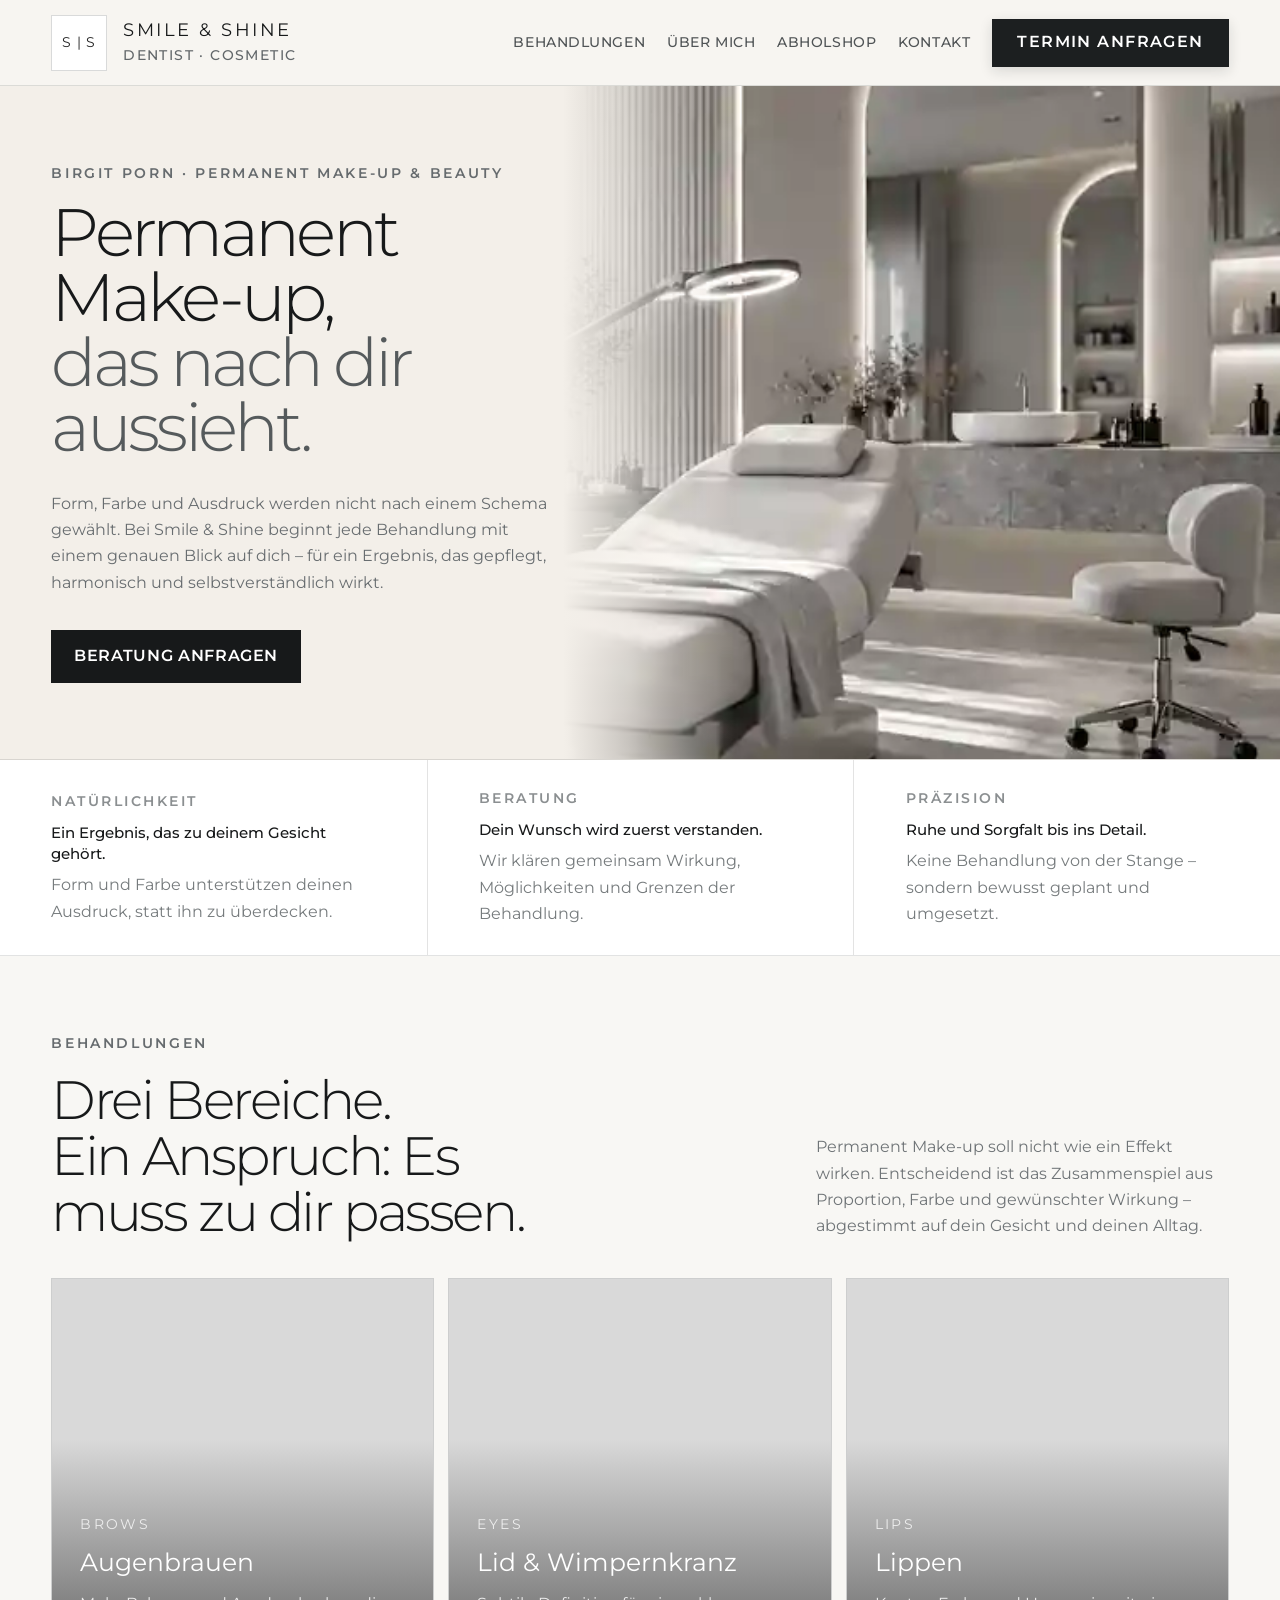
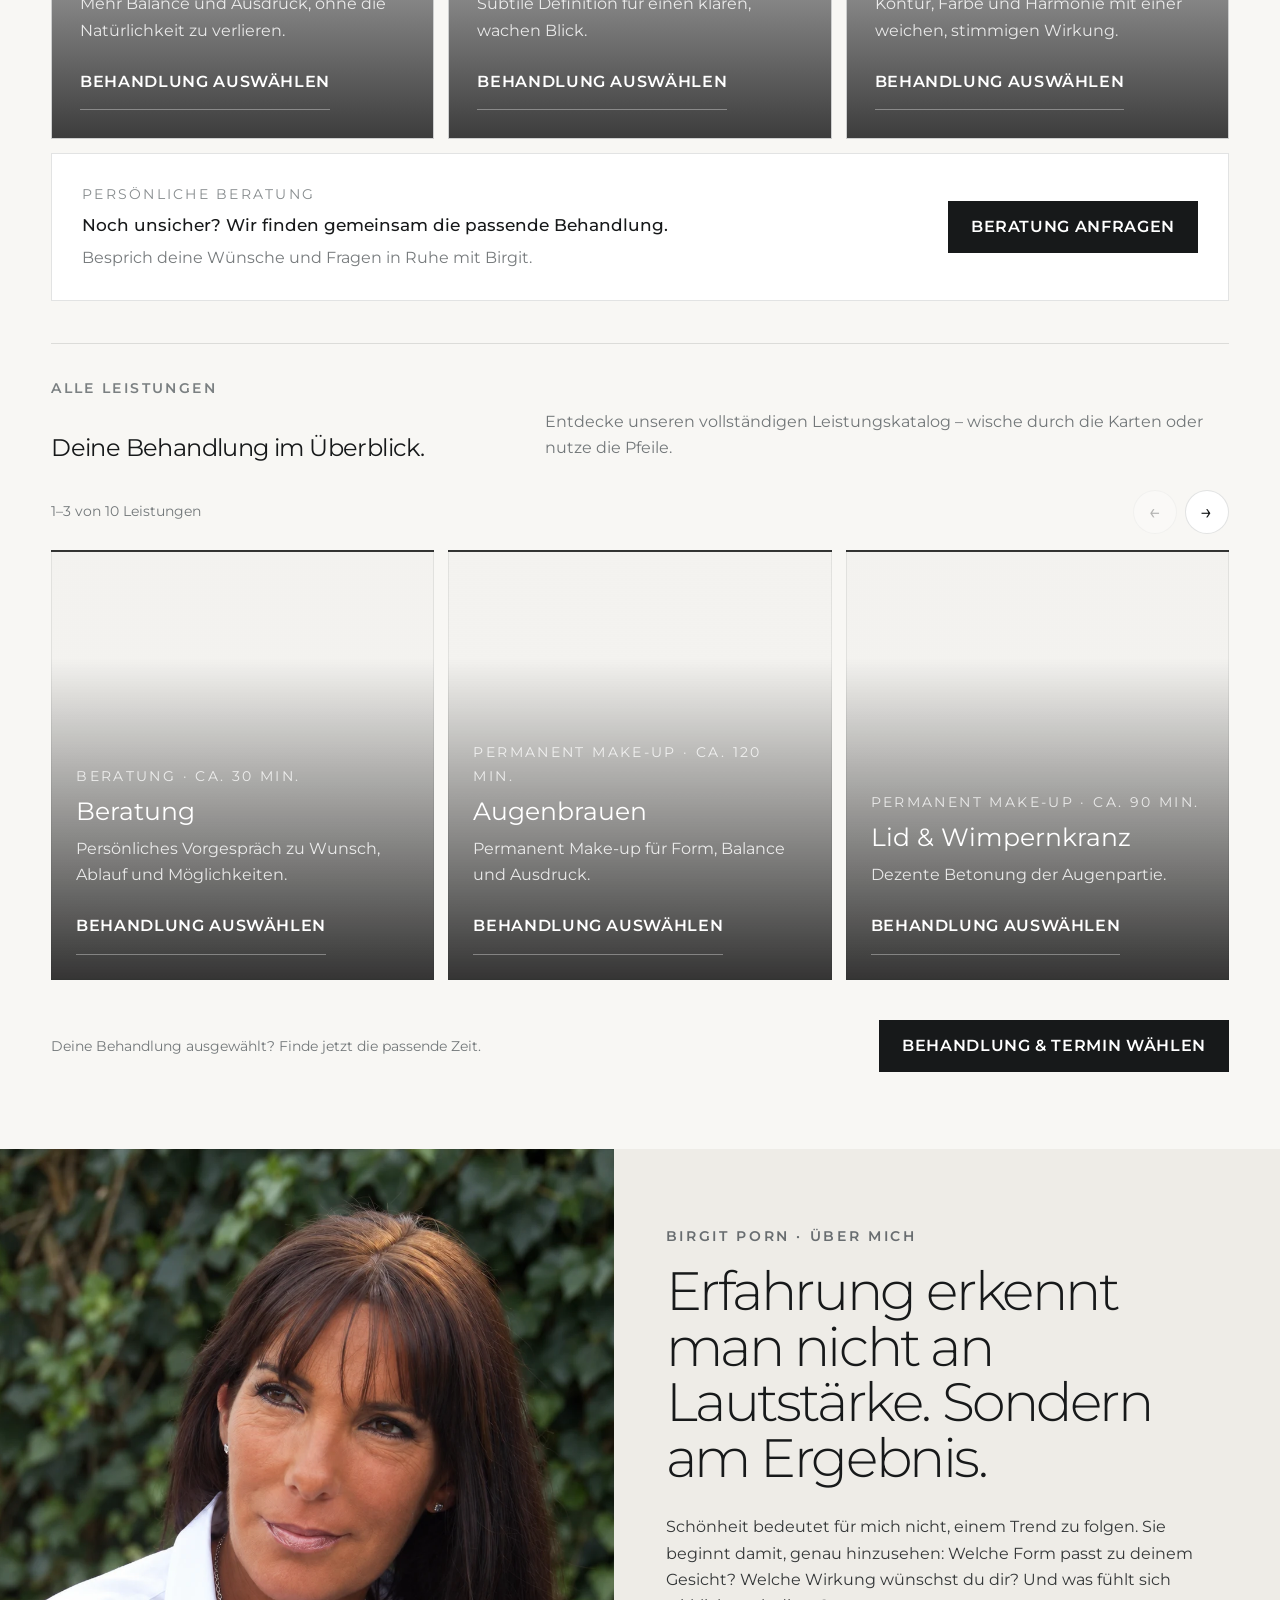
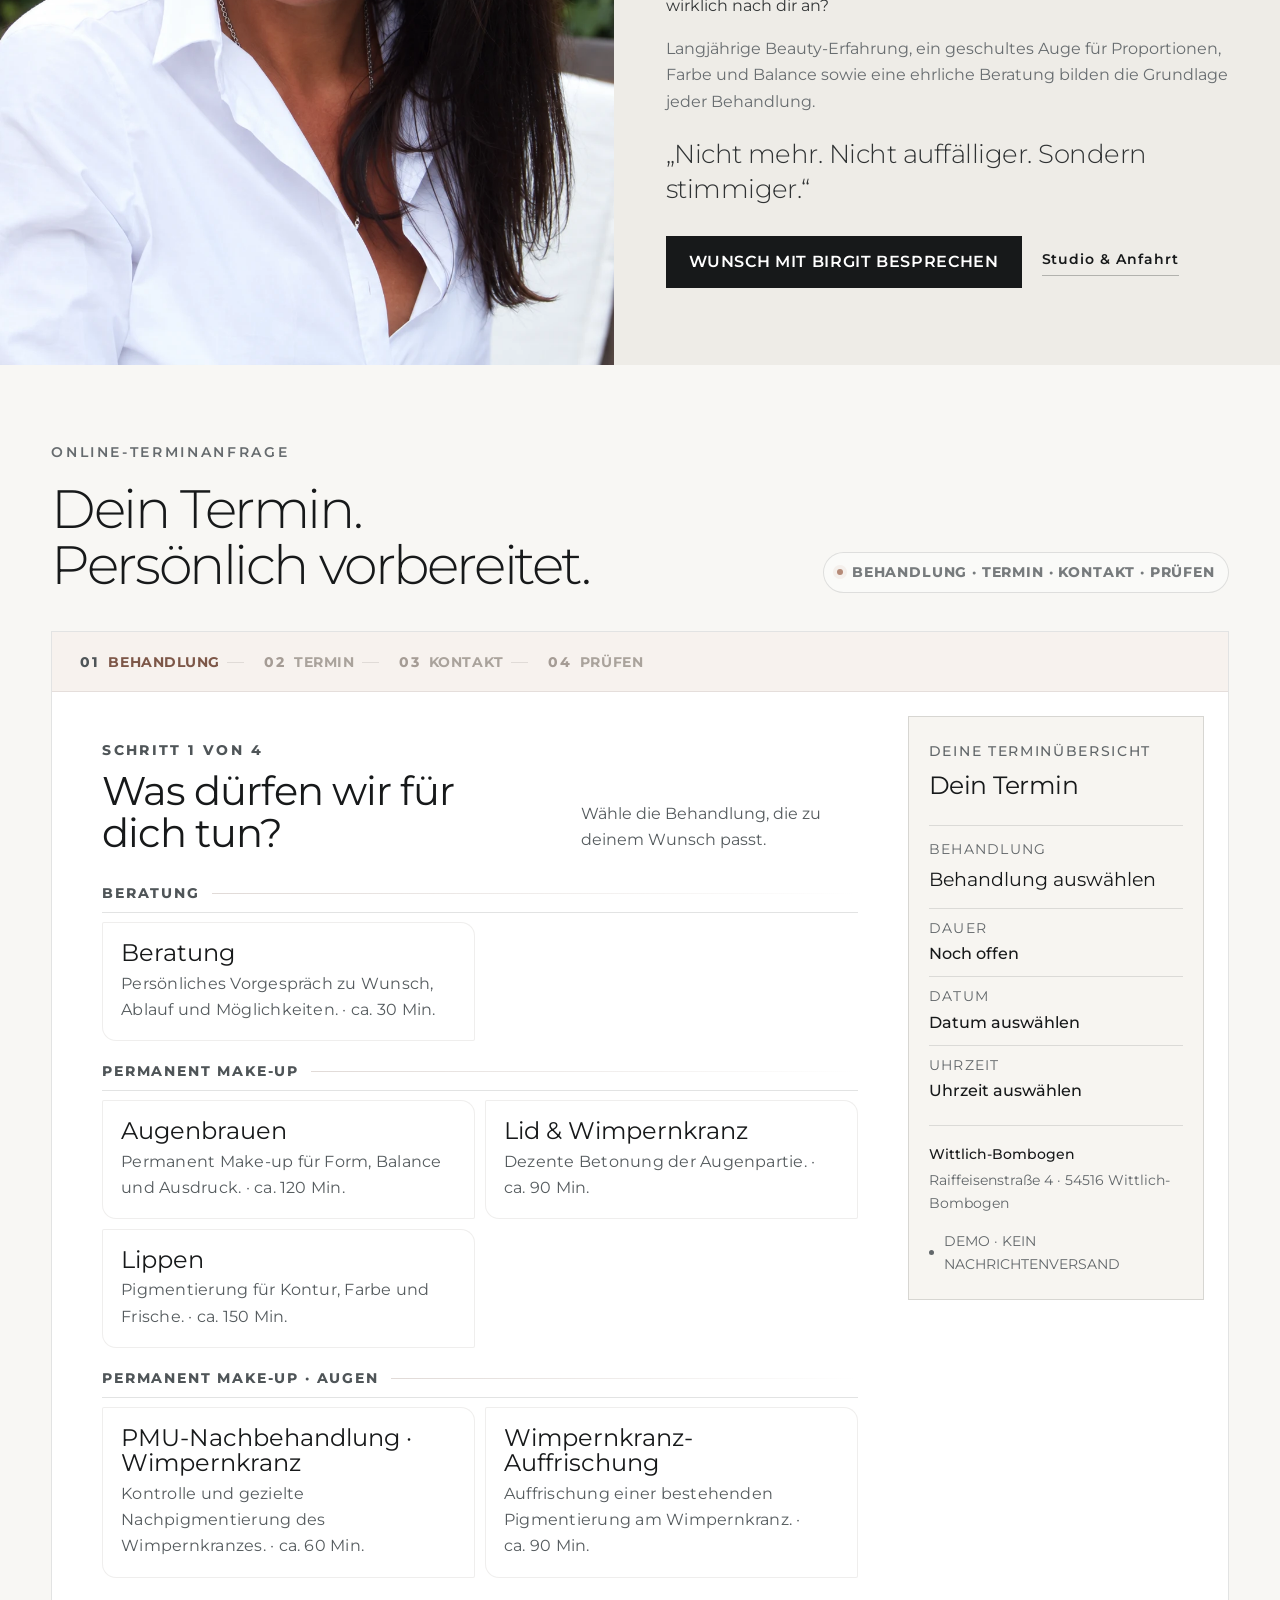
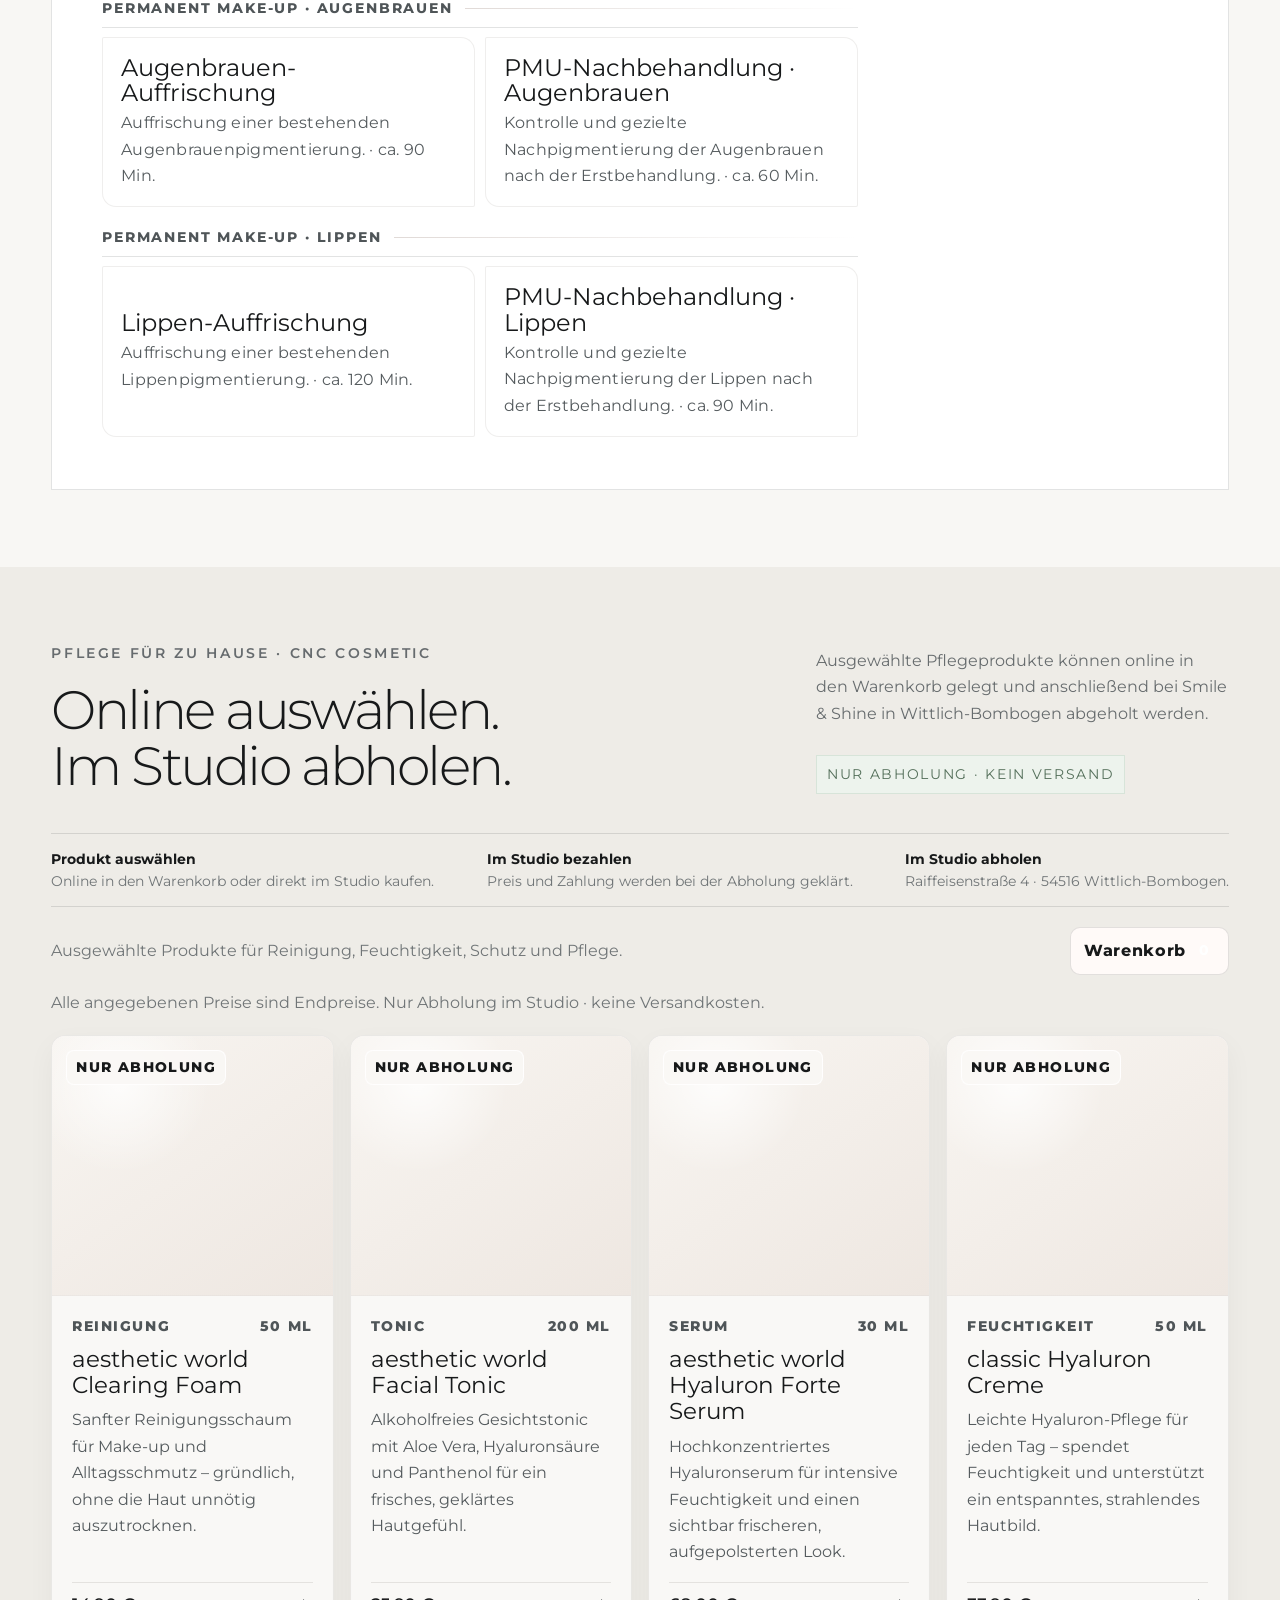
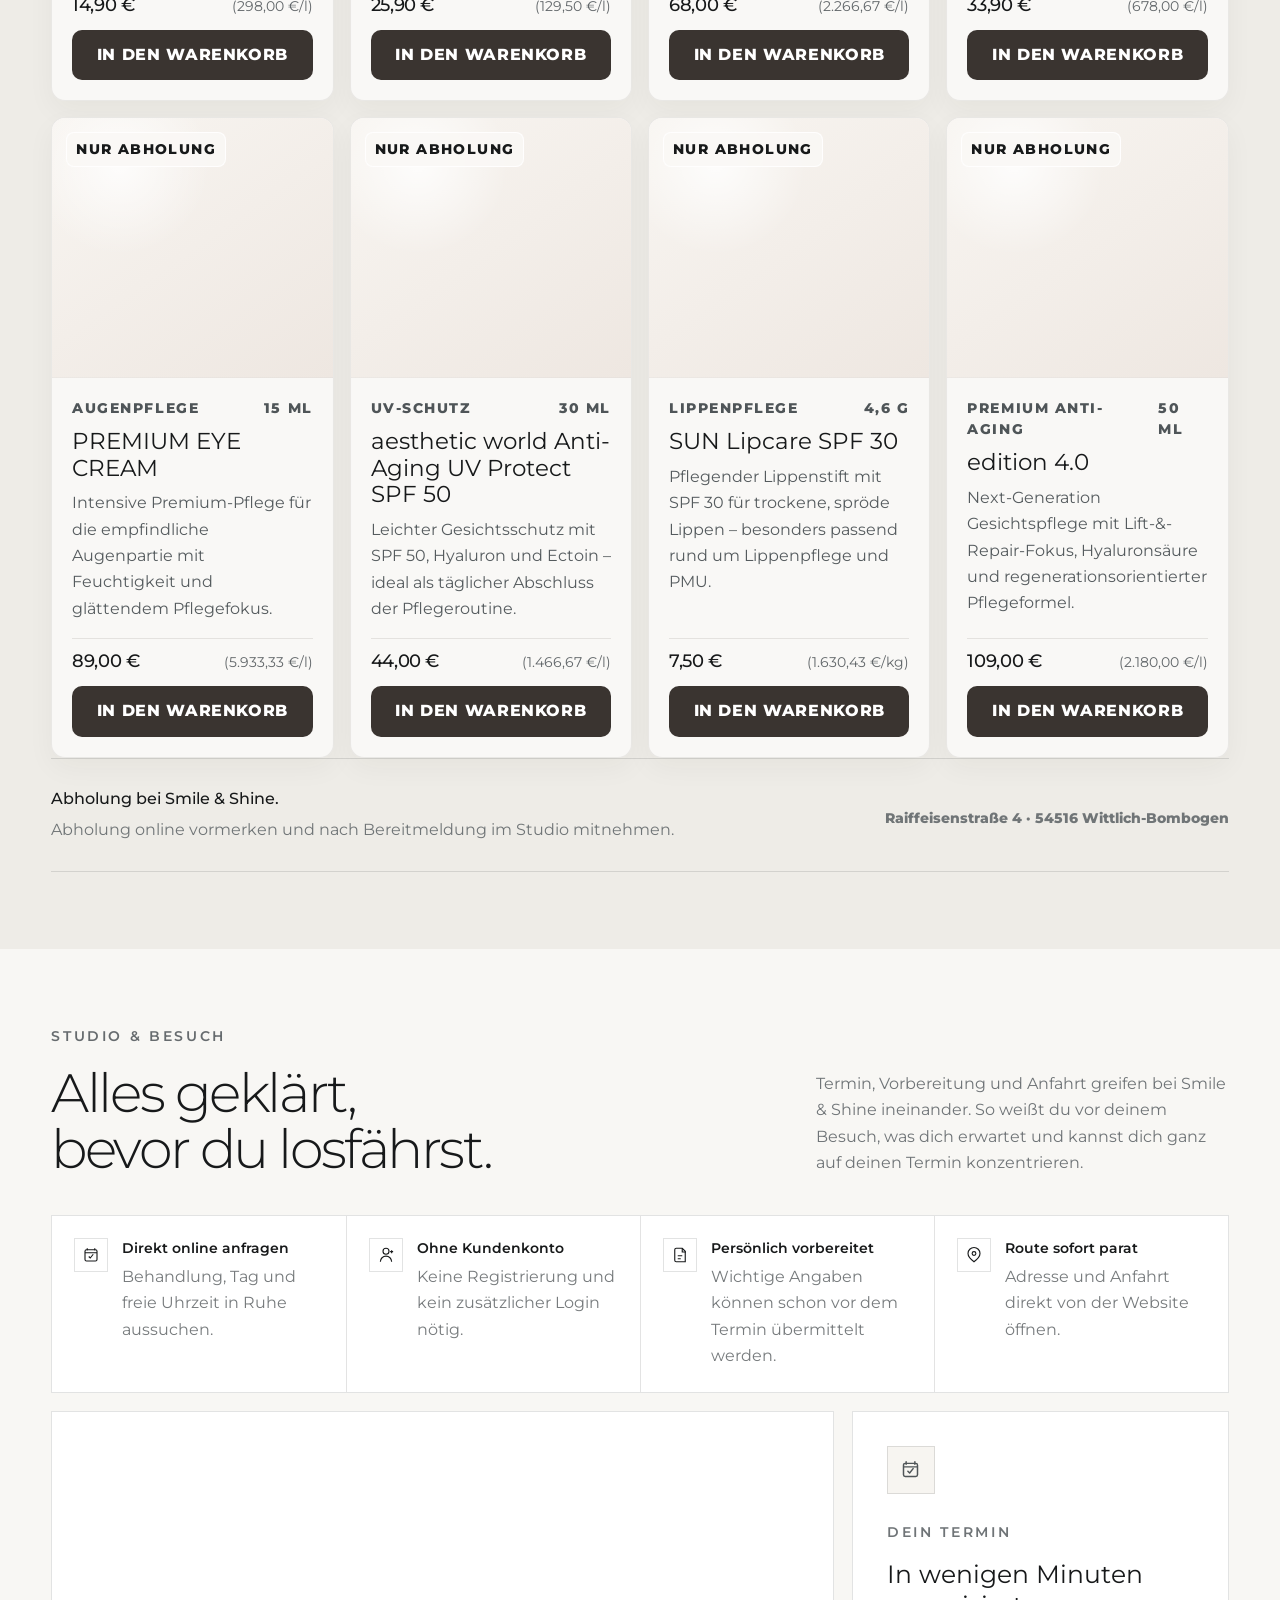
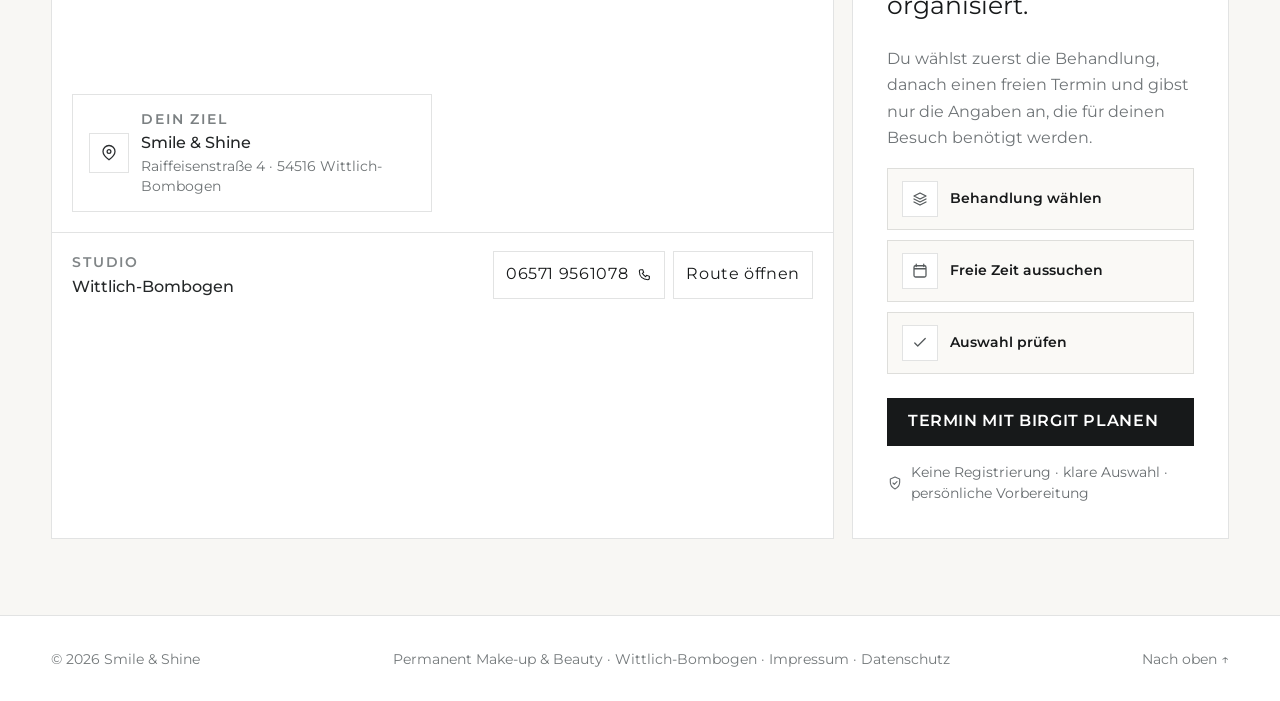
==== commit b83d3286: "Polish product price alignment and subtly separate the card footer" ====
--- a/index.html
+++ b/index.html
@@ -3,7 +3,7 @@
 <head>
   <meta charset="utf-8">
   <meta name="viewport" content="width=device-width,initial-scale=1">
-  <meta name="smileshine-build" content="20261011-product-prices-refined">
+  <meta name="smileshine-build" content="20261011-product-prices-polished">
   <meta name="description" content="Smile & Shine in Wittlich-Bombogen – Permanent Make-up & Beauty. Präzise Behandlungen, natürliche Ergebnisse und persönliche Beratung in ruhiger Atmosphäre.">
   <meta name="theme-color" content="#f7f7f4">
   <meta name="color-scheme" content="light">
@@ -12,10 +12,10 @@
   <link rel="preconnect" href="https://fonts.gstatic.com" crossorigin>
   <link rel="preconnect" href="https://images.pexels.com">
   <link href="https://fonts.googleapis.com/css2?family=Montserrat:wght@300;400;500;600&display=swap" rel="stylesheet">
-<link rel="stylesheet" href="booking.css?v=20261011-product-prices-refined">
-  <link rel="stylesheet" href="booking-advanced.css?v=20261011-product-prices-refined">
-  <link rel="stylesheet" href="review-v73.css?v=20261011-product-prices-refined">
-<link rel="stylesheet" href="readability.css?v=20261011-product-prices-refined">
+<link rel="stylesheet" href="booking.css?v=20261011-product-prices-polished">
+  <link rel="stylesheet" href="booking-advanced.css?v=20261011-product-prices-polished">
+  <link rel="stylesheet" href="review-v73.css?v=20261011-product-prices-polished">
+<link rel="stylesheet" href="readability.css?v=20261011-product-prices-polished">
 </head>
 <body class="site-premium">
   <a class="skip-link" href="#main-content">Direkt zum Inhalt springen</a>
@@ -171,9 +171,9 @@
   </main>
   <footer class="site-footer premium-footer"><span>© <span id="year"></span> <span data-studio-text="studio.name">Smile &amp; Shine</span></span><span class="footer-meta"><span data-studio-text="content.footer.descriptor">Permanent Make-up &amp; Beauty · Wittlich-Bombogen</span> · <a href="impressum.html">Impressum</a> · <a href="datenschutz.html">Datenschutz</a></span><a href="#top">Nach oben ↑</a></footer>
   <button class="scroll-top-button" id="scrollTopButton" type="button" aria-label="Nach oben scrollen" title="Nach oben" hidden><svg viewBox="0 0 24 24" aria-hidden="true"><path d="M12 19V5M5 12l7-7 7 7"/></svg></button>
-  <script src="studio-config.js?v=20261011-product-prices-refined"></script>
-  <script src="studio-content.js?v=20261011-product-prices-refined"></script>
-  <script src="studio-data-store.js?v=20261011-product-prices-refined"></script>
-  <script src="script.js?v=20261011-product-prices-refined"></script>
+  <script src="studio-config.js?v=20261011-product-prices-polished"></script>
+  <script src="studio-content.js?v=20261011-product-prices-polished"></script>
+  <script src="studio-data-store.js?v=20261011-product-prices-polished"></script>
+  <script src="script.js?v=20261011-product-prices-polished"></script>
 </body>
 </html>
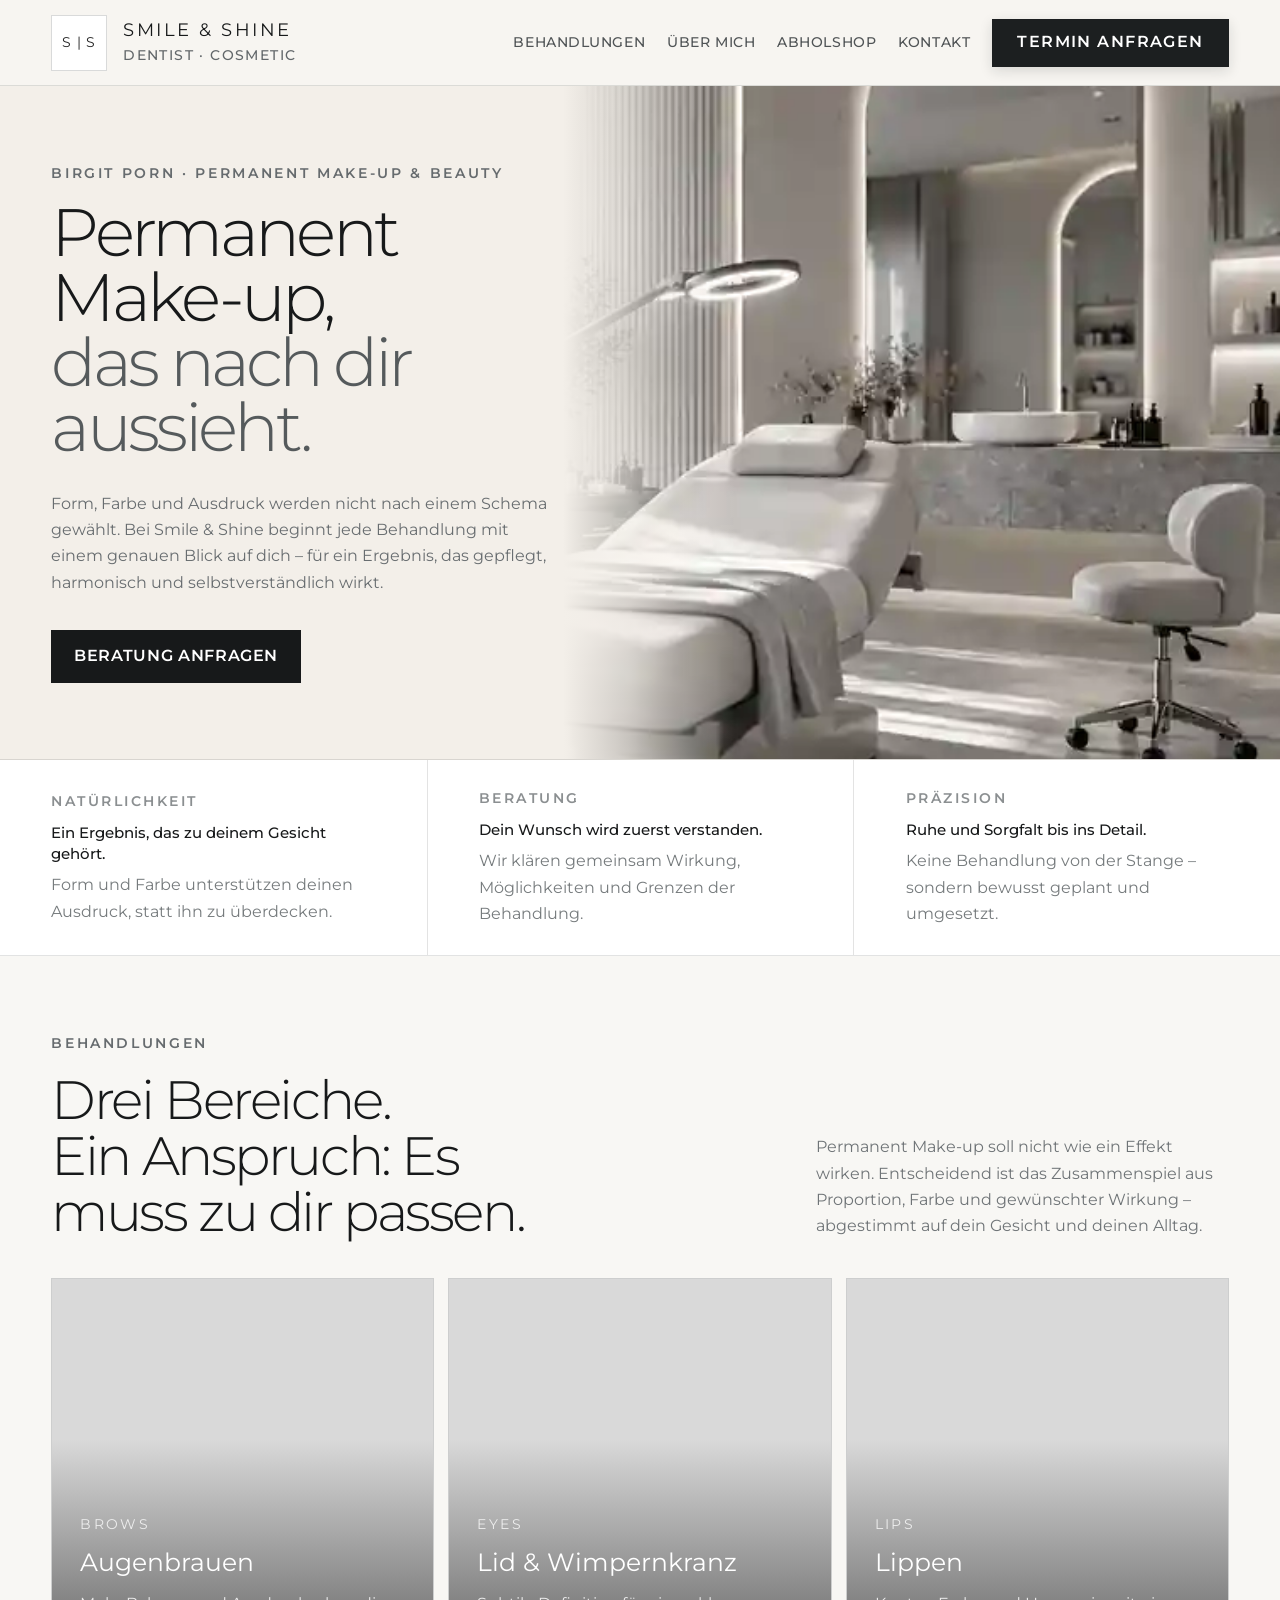
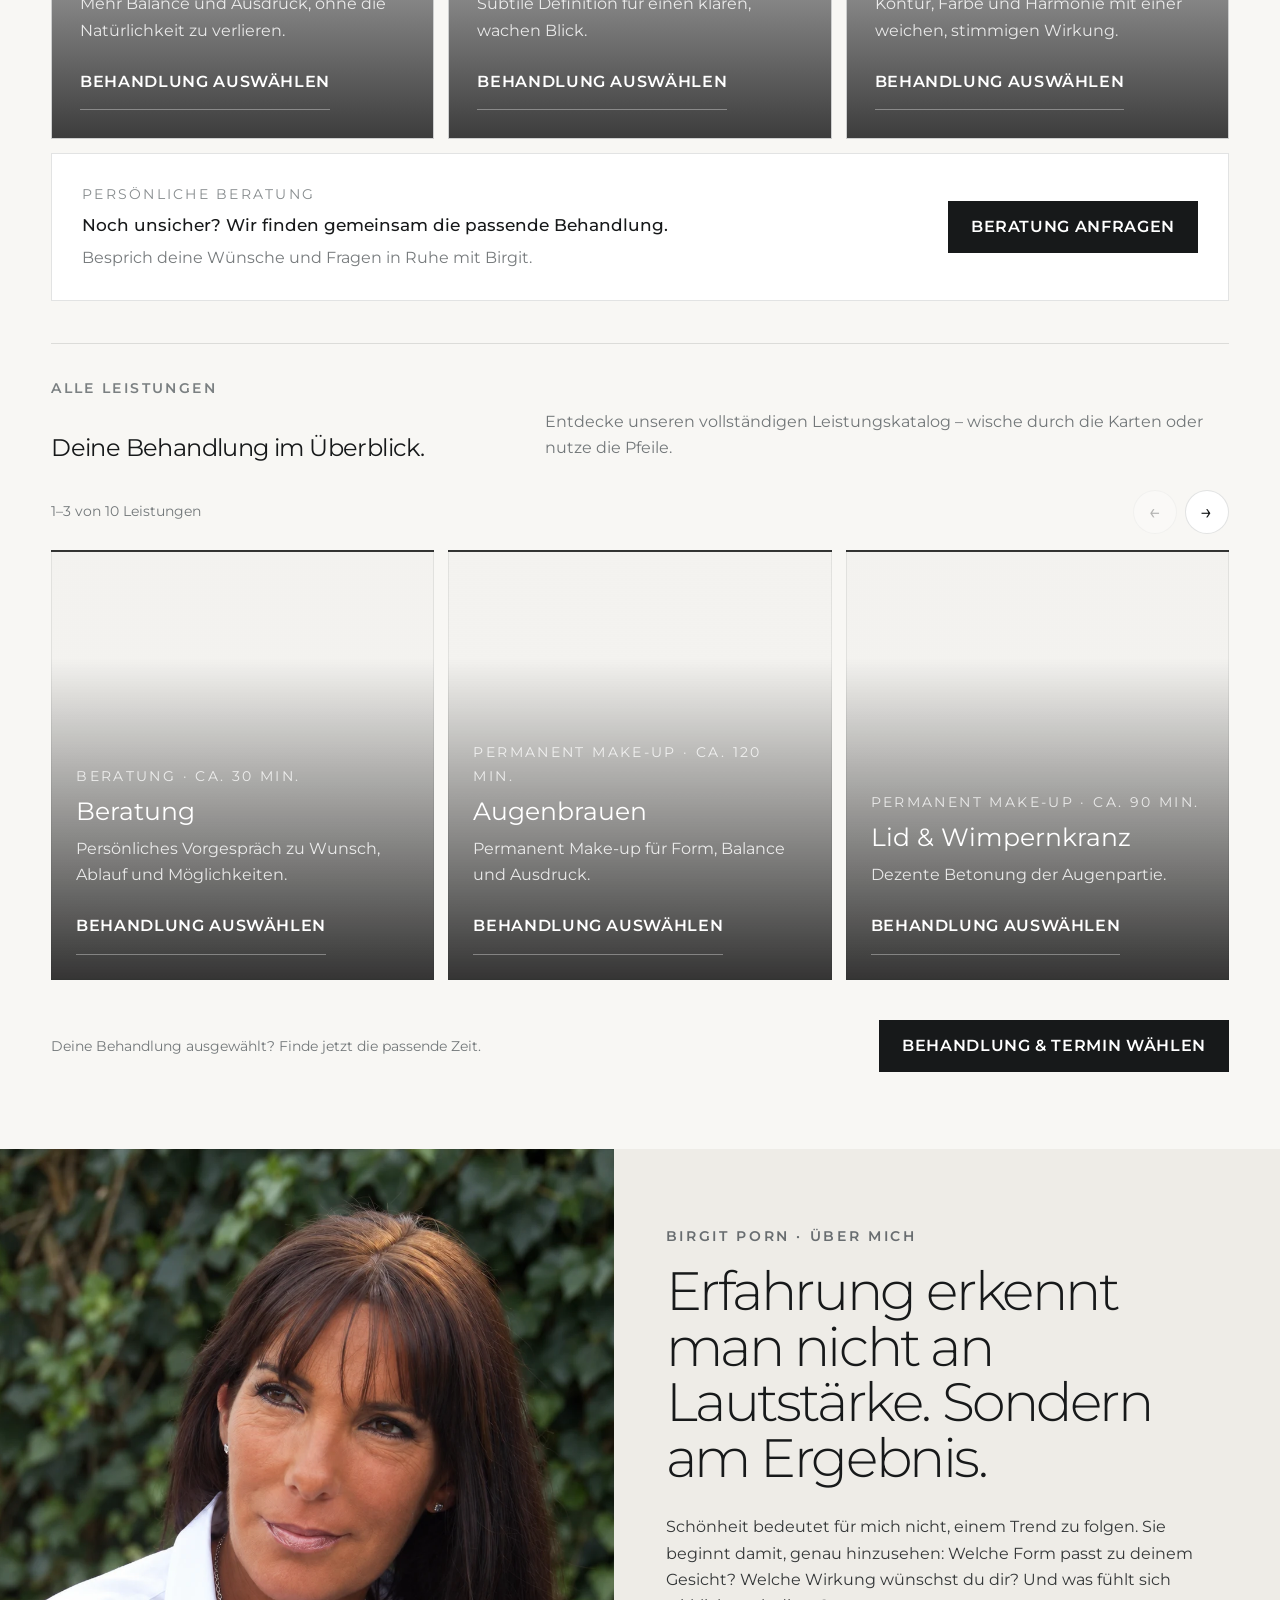
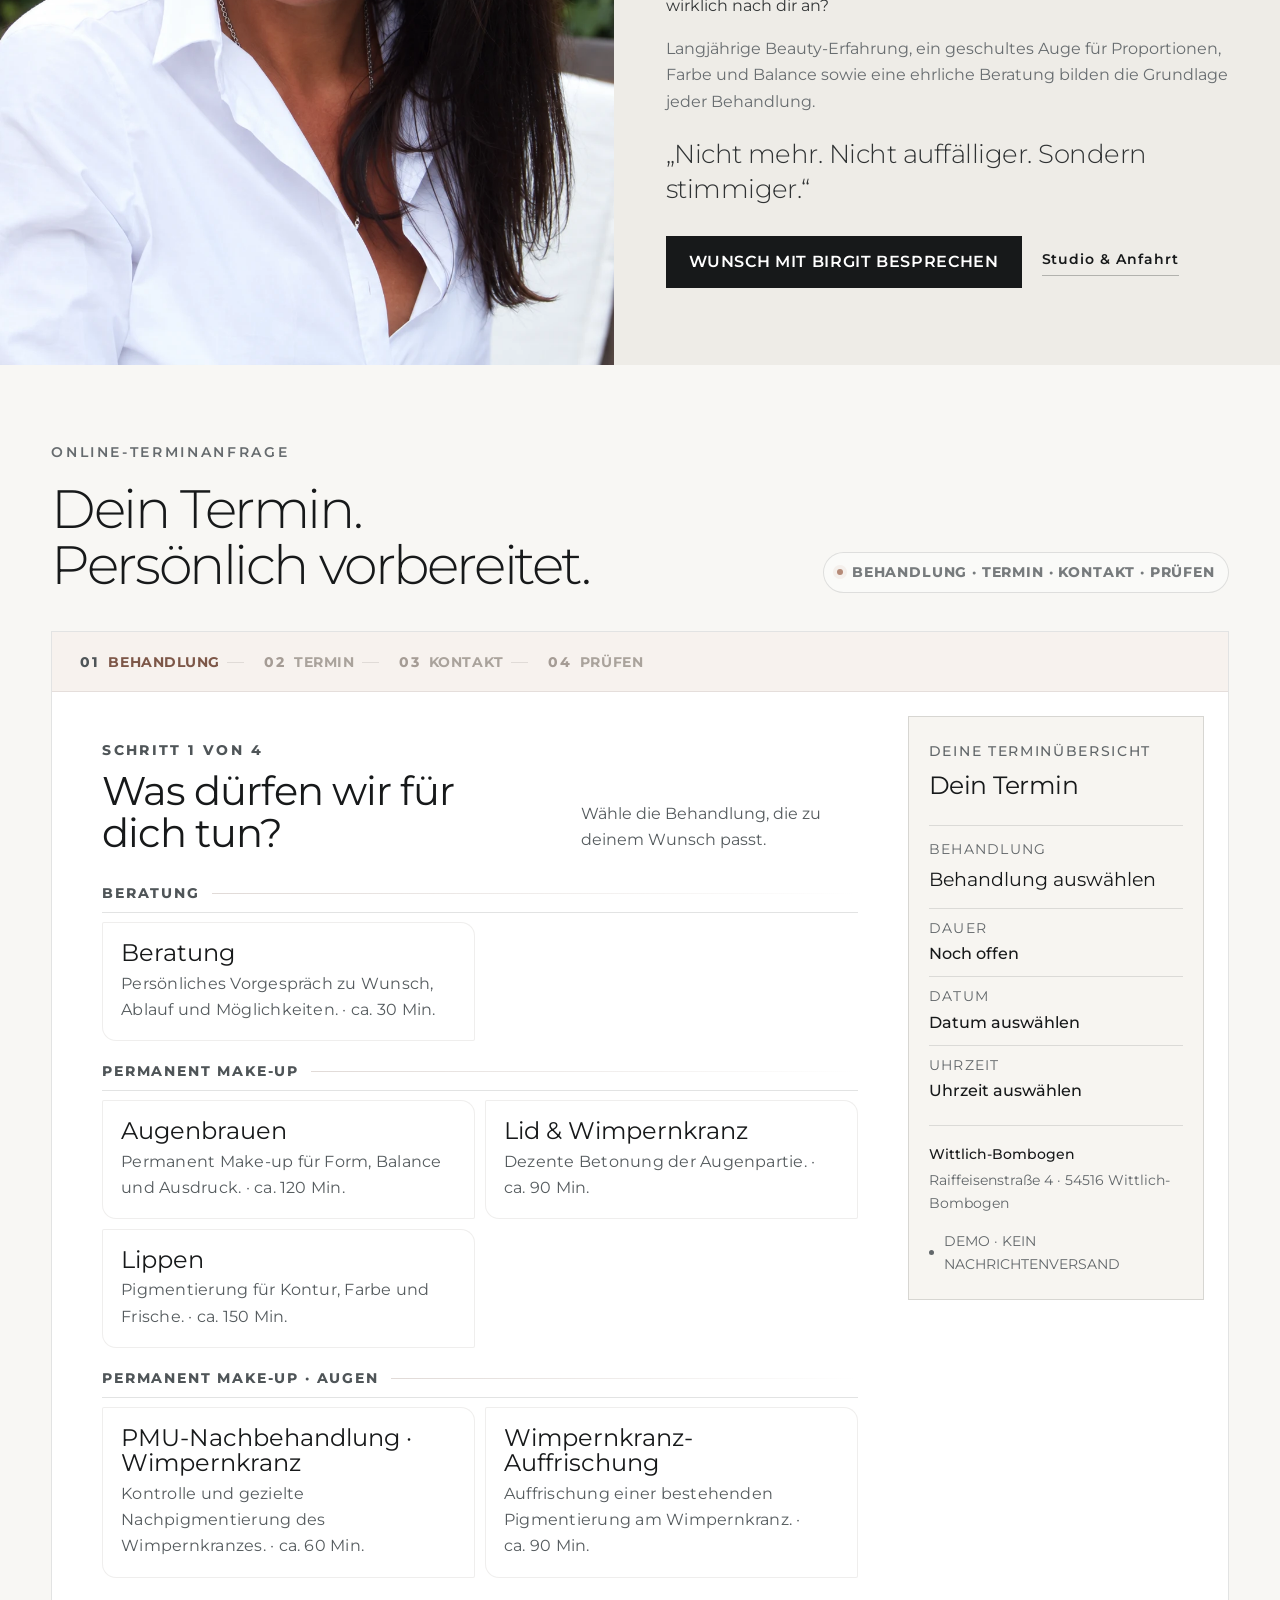
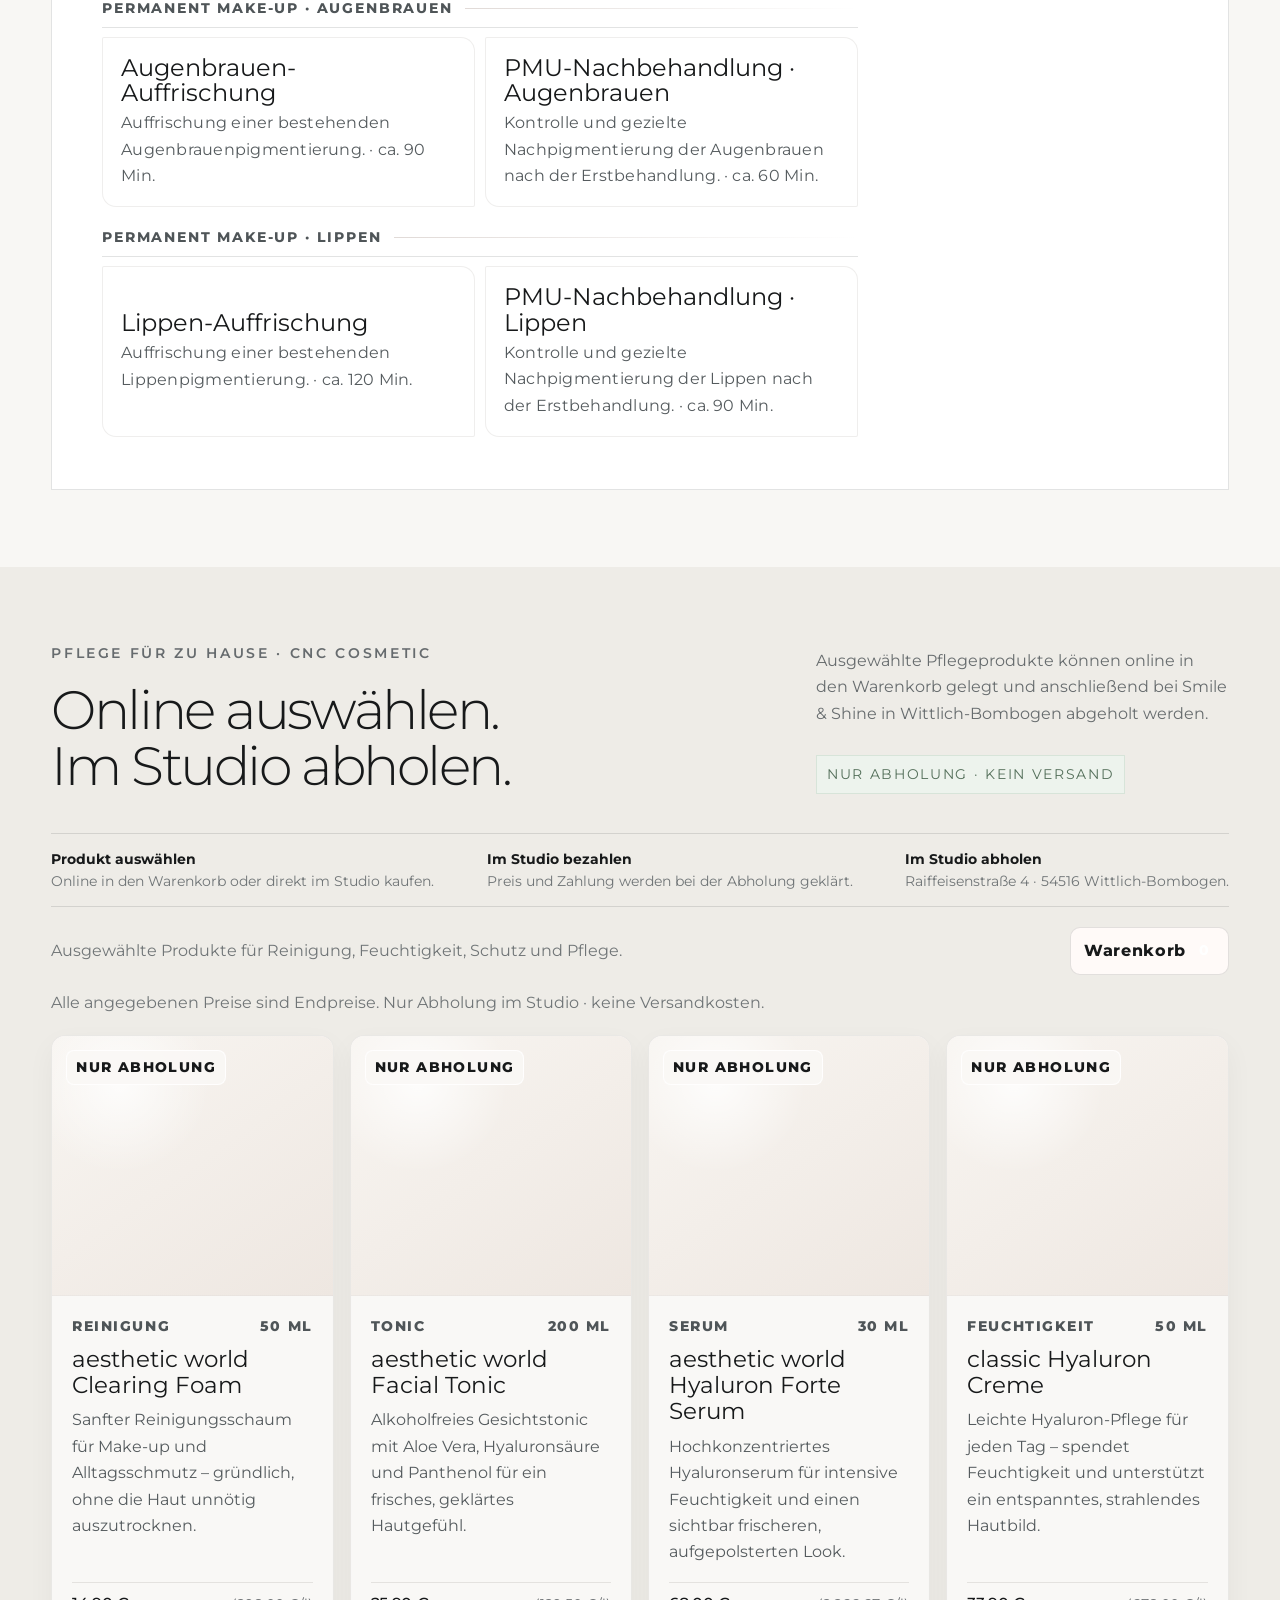
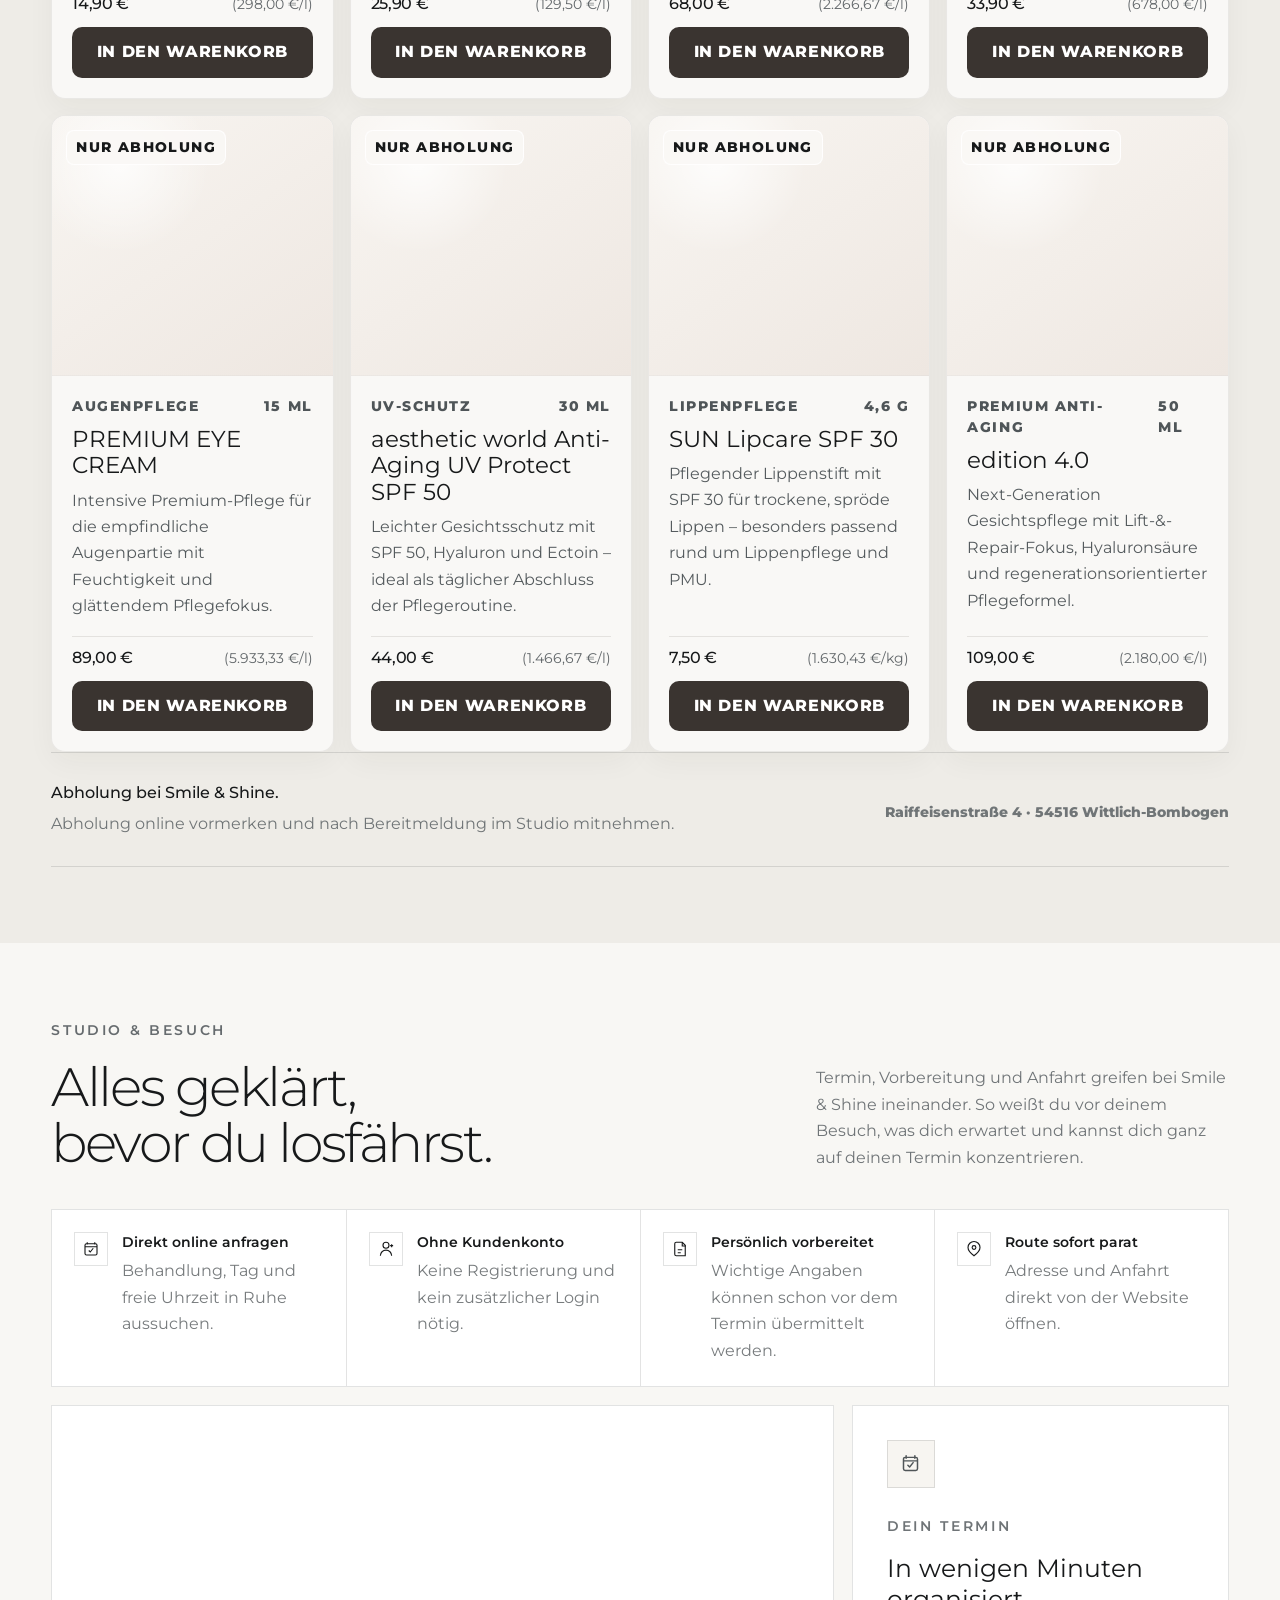
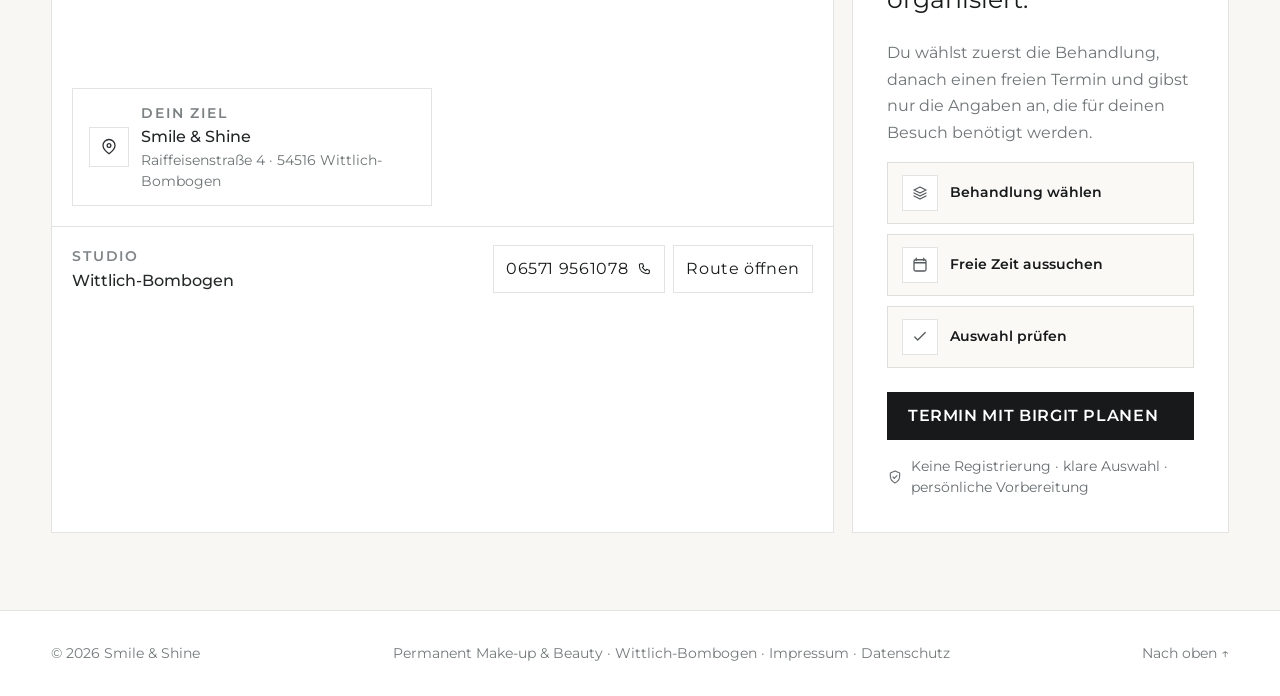
==== commit 356e43f4: "Reduce product total-price typography to 16px" ====
--- a/index.html
+++ b/index.html
@@ -3,7 +3,7 @@
 <head>
   <meta charset="utf-8">
   <meta name="viewport" content="width=device-width,initial-scale=1">
-  <meta name="smileshine-build" content="20261011-product-prices-polished">
+  <meta name="smileshine-build" content="20261011-product-prices-small">
   <meta name="description" content="Smile & Shine in Wittlich-Bombogen – Permanent Make-up & Beauty. Präzise Behandlungen, natürliche Ergebnisse und persönliche Beratung in ruhiger Atmosphäre.">
   <meta name="theme-color" content="#f7f7f4">
   <meta name="color-scheme" content="light">
@@ -12,10 +12,10 @@
   <link rel="preconnect" href="https://fonts.gstatic.com" crossorigin>
   <link rel="preconnect" href="https://images.pexels.com">
   <link href="https://fonts.googleapis.com/css2?family=Montserrat:wght@300;400;500;600&display=swap" rel="stylesheet">
-<link rel="stylesheet" href="booking.css?v=20261011-product-prices-polished">
-  <link rel="stylesheet" href="booking-advanced.css?v=20261011-product-prices-polished">
-  <link rel="stylesheet" href="review-v73.css?v=20261011-product-prices-polished">
-<link rel="stylesheet" href="readability.css?v=20261011-product-prices-polished">
+<link rel="stylesheet" href="booking.css?v=20261011-product-prices-small">
+  <link rel="stylesheet" href="booking-advanced.css?v=20261011-product-prices-small">
+  <link rel="stylesheet" href="review-v73.css?v=20261011-product-prices-small">
+<link rel="stylesheet" href="readability.css?v=20261011-product-prices-small">
 </head>
 <body class="site-premium">
   <a class="skip-link" href="#main-content">Direkt zum Inhalt springen</a>
@@ -171,9 +171,9 @@
   </main>
   <footer class="site-footer premium-footer"><span>© <span id="year"></span> <span data-studio-text="studio.name">Smile &amp; Shine</span></span><span class="footer-meta"><span data-studio-text="content.footer.descriptor">Permanent Make-up &amp; Beauty · Wittlich-Bombogen</span> · <a href="impressum.html">Impressum</a> · <a href="datenschutz.html">Datenschutz</a></span><a href="#top">Nach oben ↑</a></footer>
   <button class="scroll-top-button" id="scrollTopButton" type="button" aria-label="Nach oben scrollen" title="Nach oben" hidden><svg viewBox="0 0 24 24" aria-hidden="true"><path d="M12 19V5M5 12l7-7 7 7"/></svg></button>
-  <script src="studio-config.js?v=20261011-product-prices-polished"></script>
-  <script src="studio-content.js?v=20261011-product-prices-polished"></script>
-  <script src="studio-data-store.js?v=20261011-product-prices-polished"></script>
-  <script src="script.js?v=20261011-product-prices-polished"></script>
+  <script src="studio-config.js?v=20261011-product-prices-small"></script>
+  <script src="studio-content.js?v=20261011-product-prices-small"></script>
+  <script src="studio-data-store.js?v=20261011-product-prices-small"></script>
+  <script src="script.js?v=20261011-product-prices-small"></script>
 </body>
 </html>
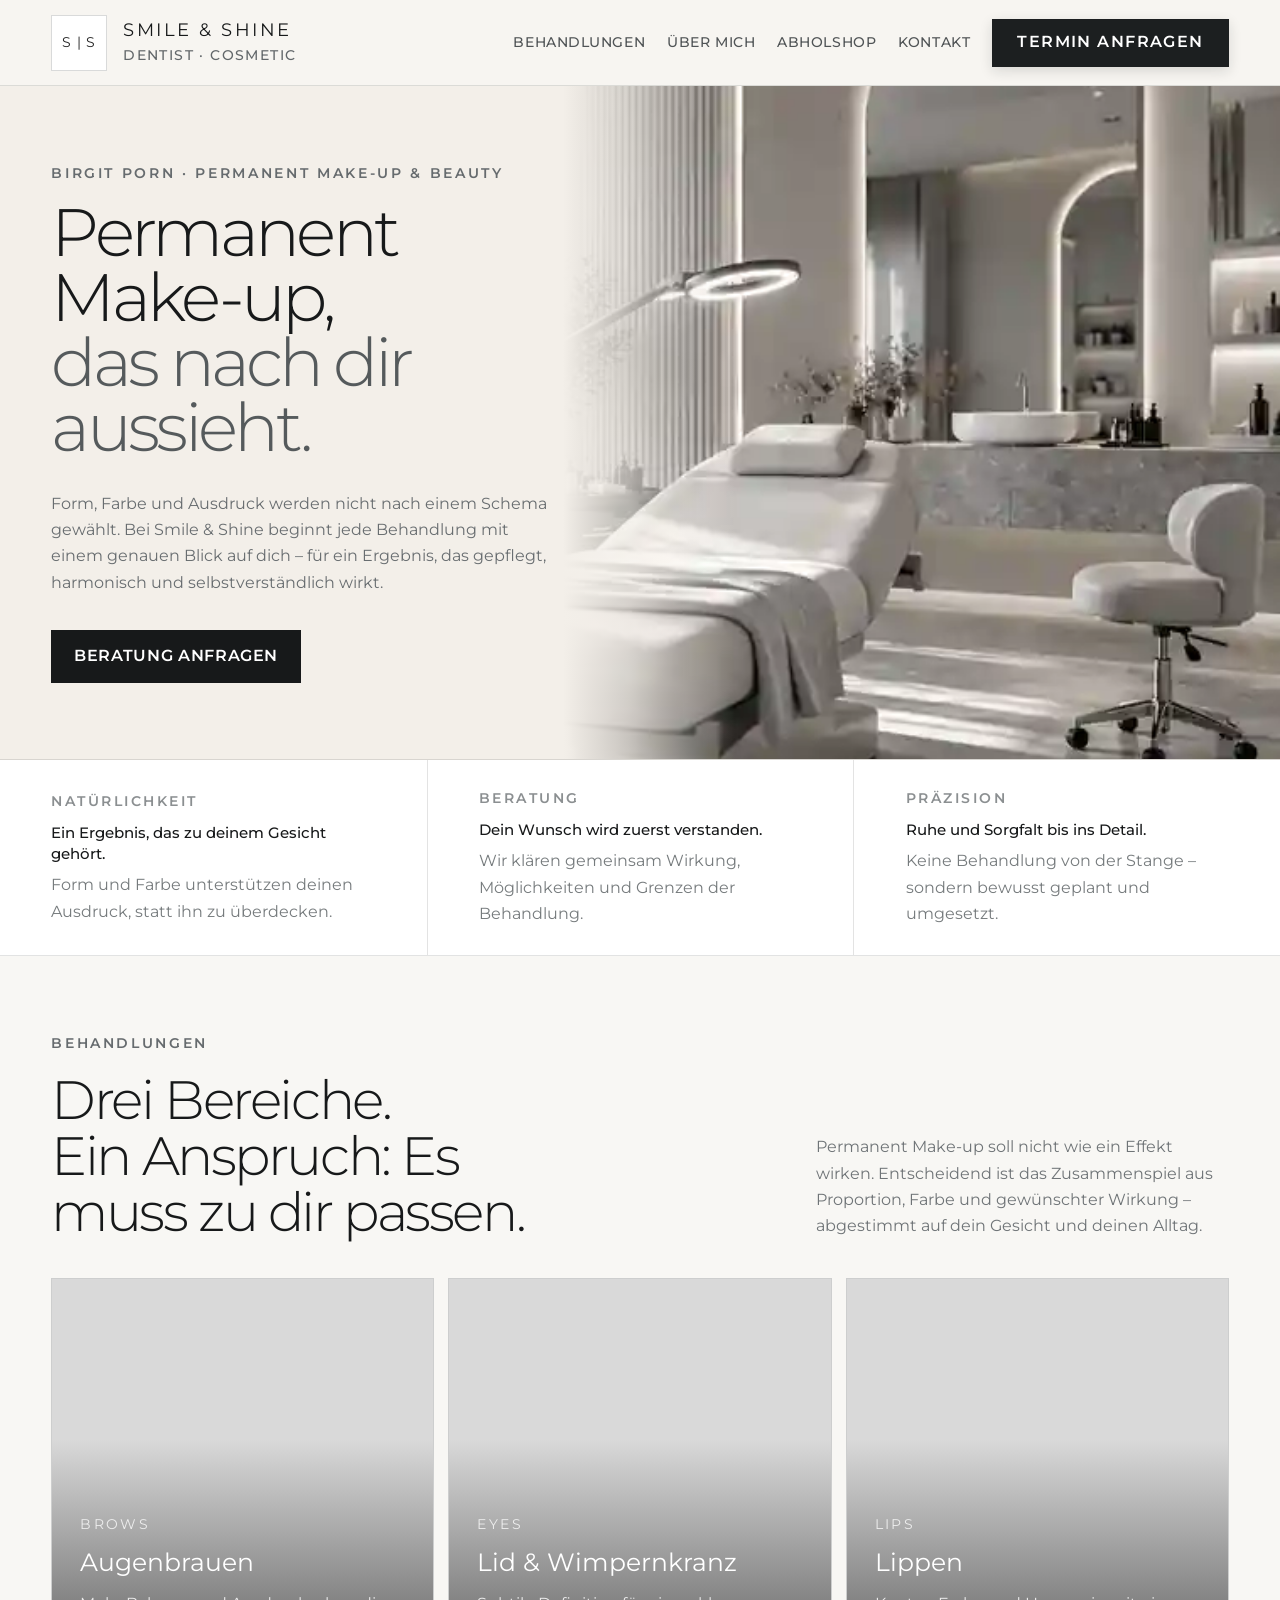
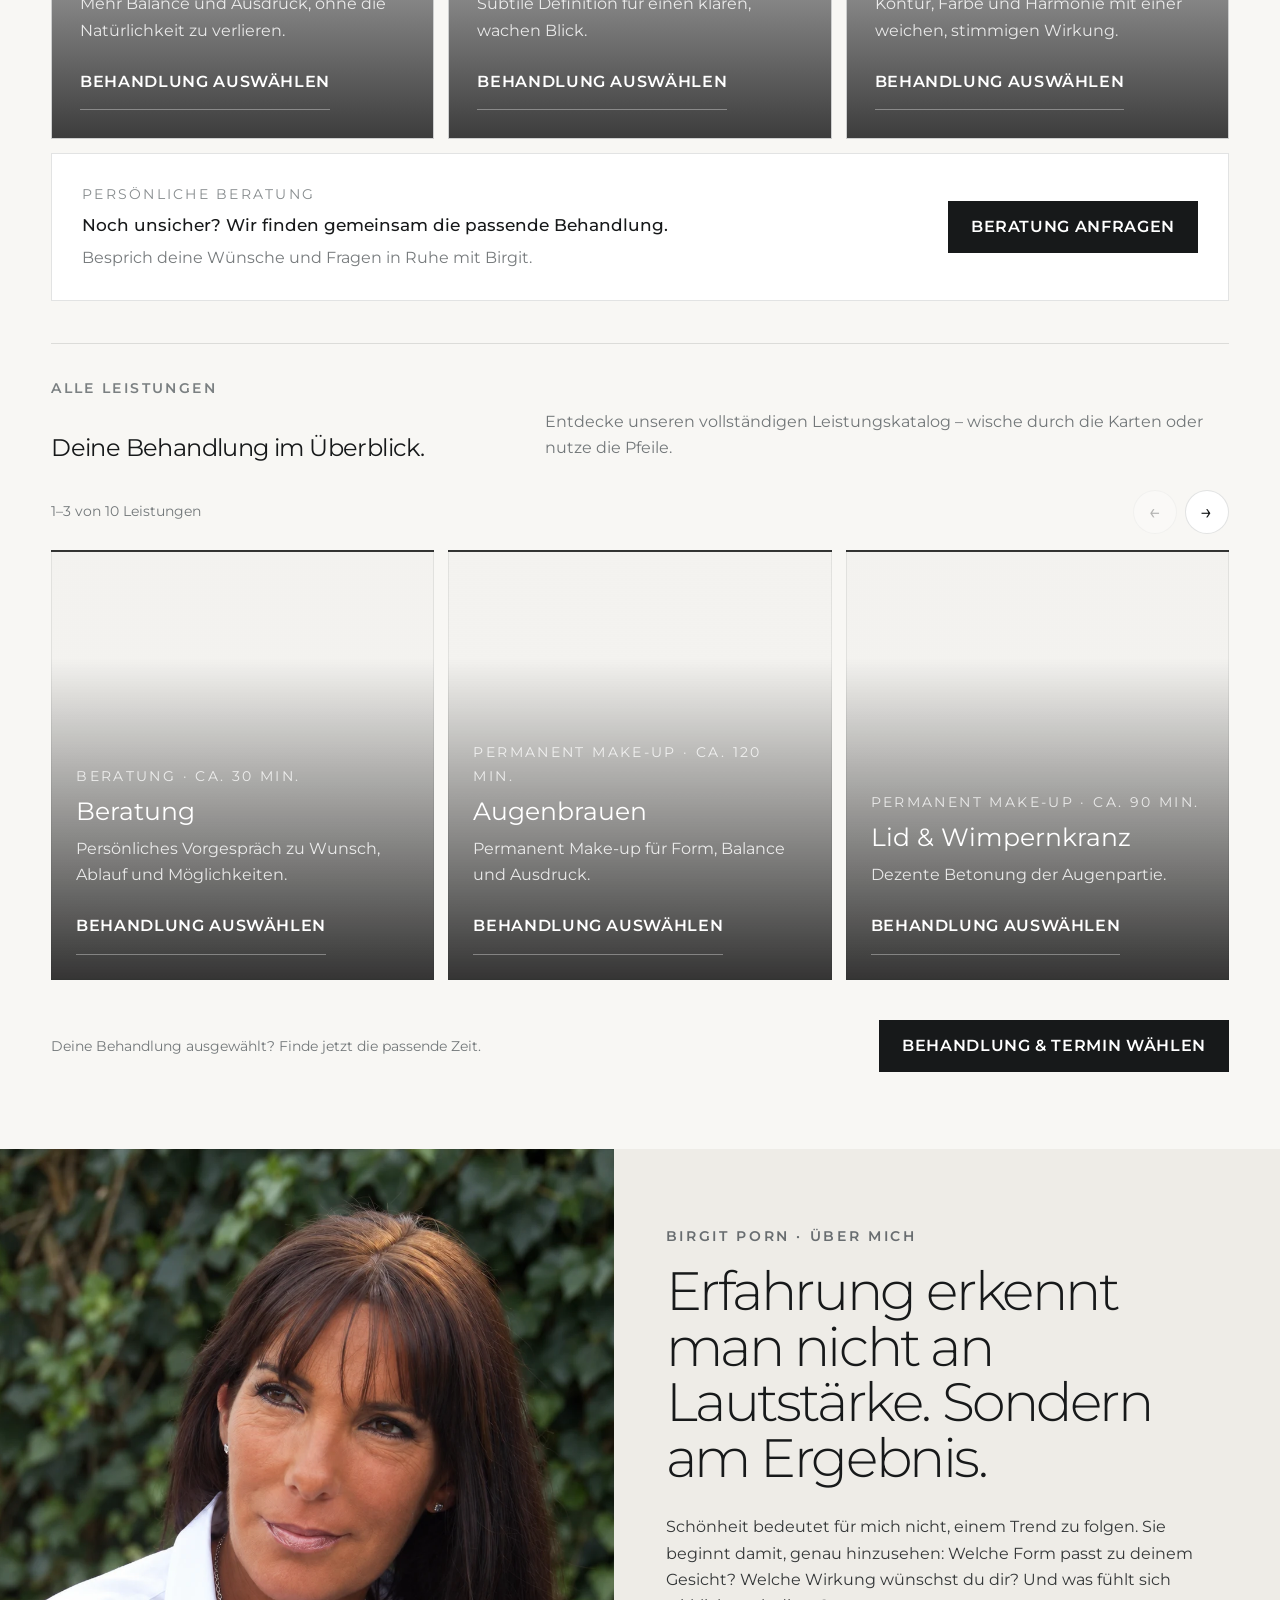
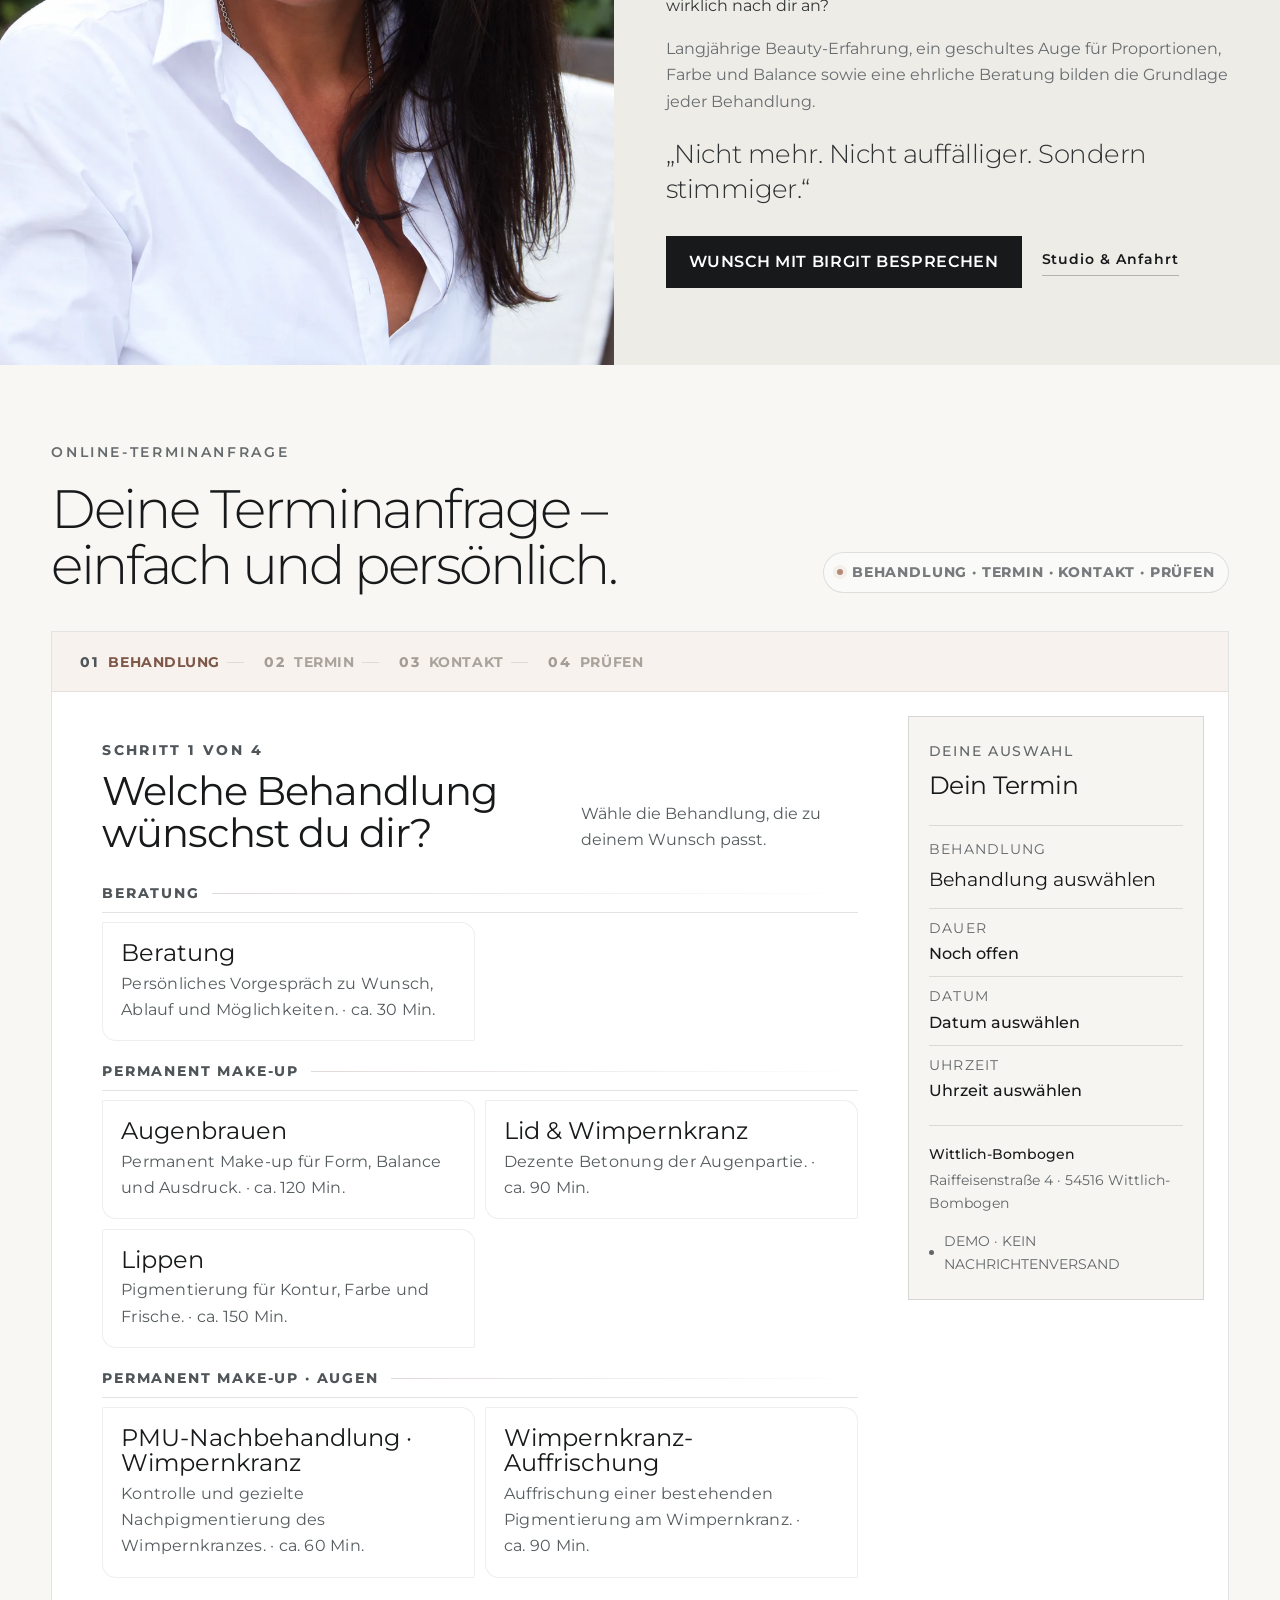
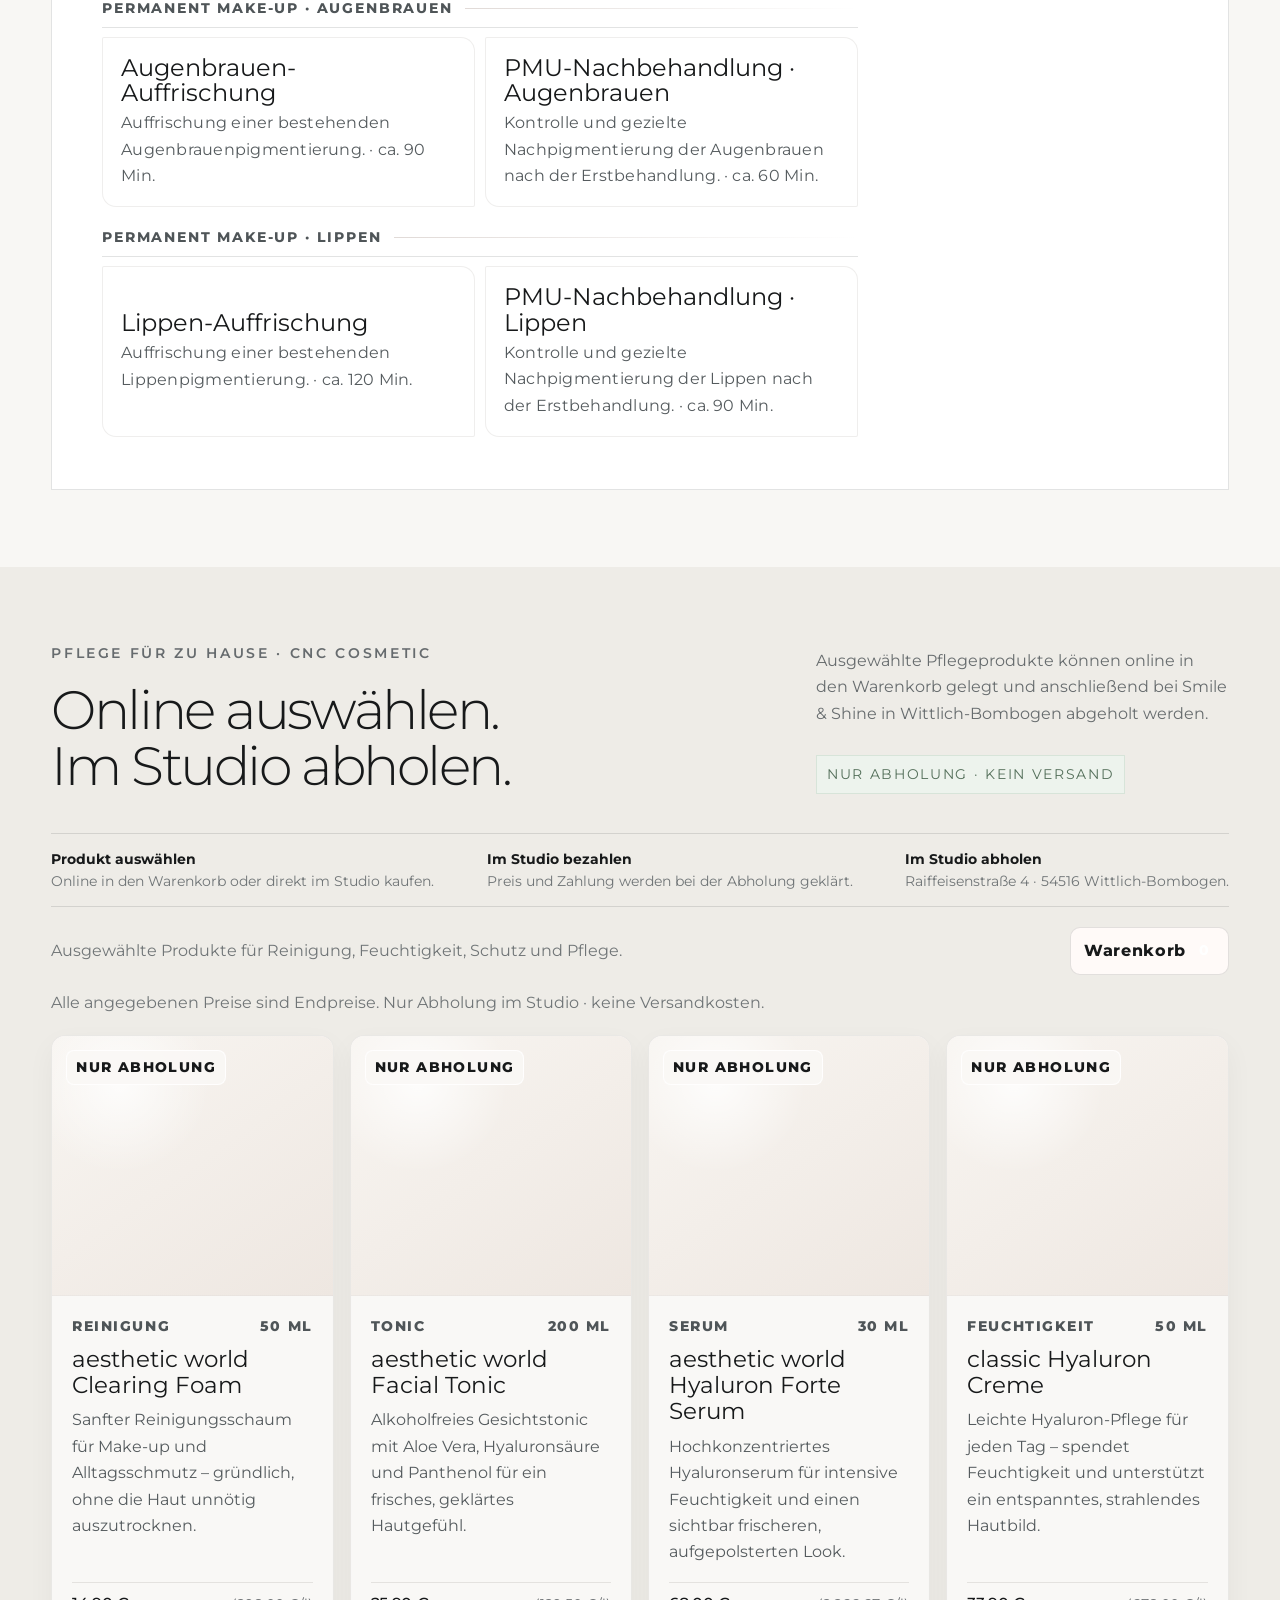
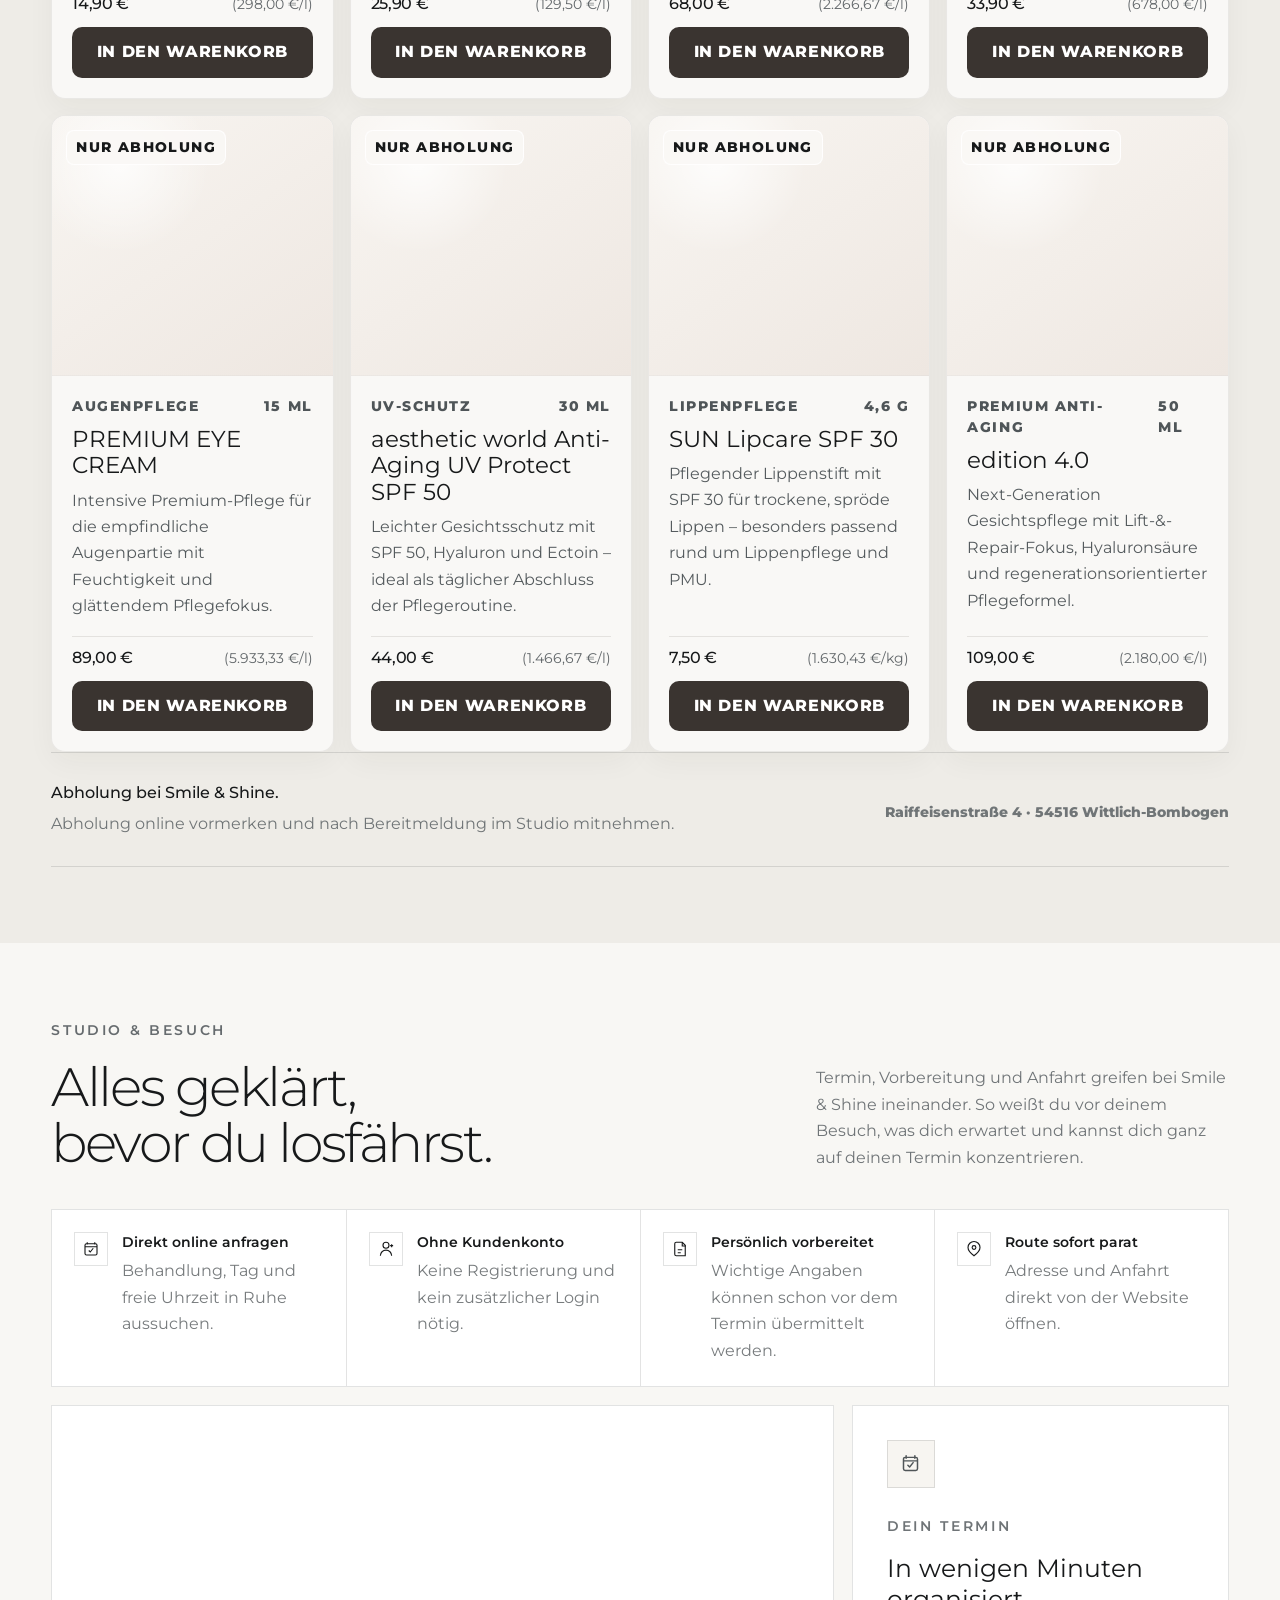
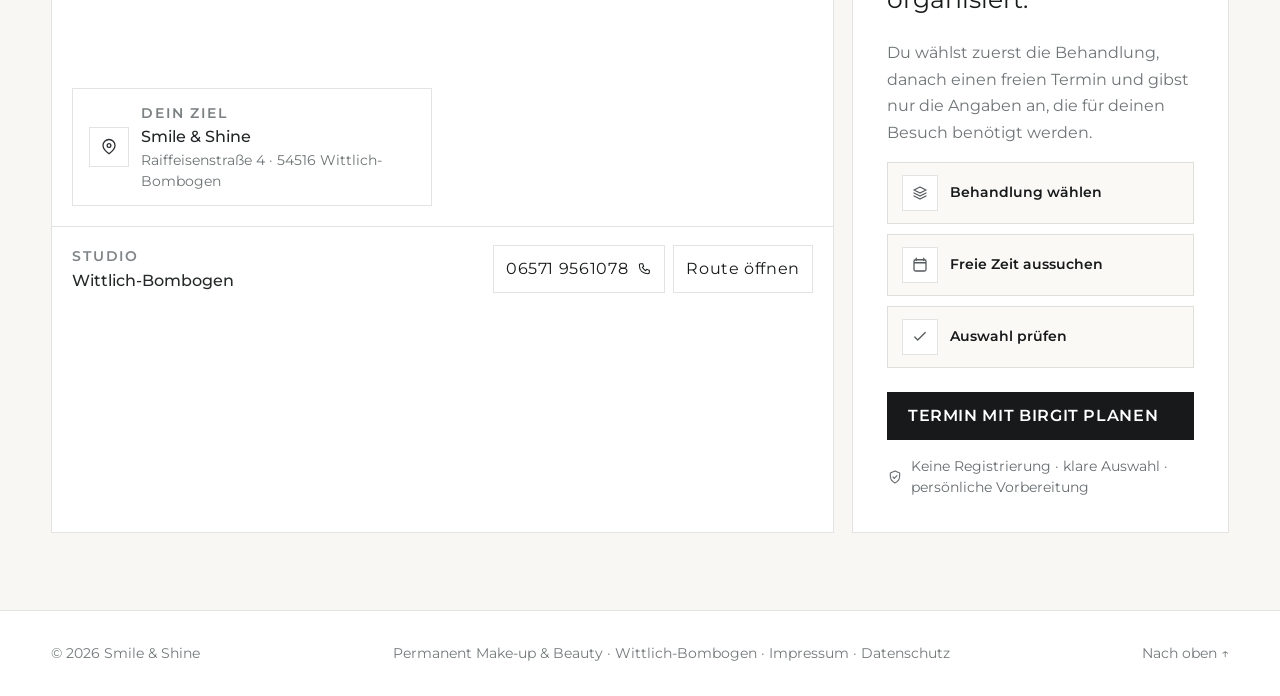
==== commit 846be268: "Improve Smile & Shine UX copy and clearer German instructions" ====
--- a/index.html
+++ b/index.html
@@ -73,17 +73,17 @@
     </section>
 
     <section class="section booking-section booking-editorial" id="booking">
-      <div class="booking-heading"><div><p class="eyebrow">Online-Terminanfrage</p><h2>Dein Termin. Persönlich vorbereitet.</h2></div><div class="booking-demo-badge"><span></span>Behandlung · Termin · Kontakt · Prüfen</div></div>
+      <div class="booking-heading"><div><p class="eyebrow">Online-Terminanfrage</p><h2>Deine Terminanfrage – einfach und persönlich.</h2></div><div class="booking-demo-badge"><span></span>Behandlung · Wunschtermin · Kontaktdaten · Prüfen</div></div>
       <div class="booking-shell glass-panel">
         <div class="booking-progress" aria-label="Fortschritt der Terminanfrage"><button class="progress-step active" data-progress="1" type="button"><span>01</span><strong>Behandlung</strong></button><button class="progress-step" data-progress="2" type="button" disabled><span>02</span><strong>Termin</strong></button><button class="progress-step" data-progress="4" type="button" disabled><span>03</span><strong>Kontakt</strong></button><button class="progress-step" data-progress="6" type="button" disabled><span>04</span><strong>Prüfen</strong></button></div>
         <div class="booking-main">
           <div class="booking-stage">
-            <div class="booking-panel active" data-panel="1"><div class="booking-panel-head"><div><span class="booking-step-label">Schritt 1 von 4</span><h3>Was dürfen wir für dich tun?</h3></div><p>Wähle die gewünschte Behandlung aus.</p></div><div class="service-category-label">Permanent Make-up</div><div class="service-options"><button class="service-option" type="button" data-service="Augenbrauen" data-duration="120"><span class="service-info"><strong>Augenbrauen</strong><small>Permanent Make-up · ca. 120 Min.</small></span></button><button class="service-option" type="button" data-service="Lid & Wimpernkranz" data-duration="90"><span class="service-info"><strong>Lid &amp; Wimpernkranz</strong><small>Permanent Make-up · ca. 90 Min.</small></span></button><button class="service-option" type="button" data-service="Lippen" data-duration="150"><span class="service-info"><strong>Lippen</strong><small>Permanent Make-up · ca. 150 Min.</small></span></button><button class="service-option" type="button" data-service="Beratung" data-duration="30"><span class="service-info"><strong>Beratung</strong><small>Persönliches Vorgespräch · ca. 30 Min.</small></span></button></div></div>
+            <div class="booking-panel active" data-panel="1"><div class="booking-panel-head"><div><span class="booking-step-label">Schritt 1 von 4</span><h3>Welche Behandlung wünschst du dir?</h3></div><p>Wähle die gewünschte Behandlung aus.</p></div><div class="service-category-label">Permanent Make-up</div><div class="service-options"><button class="service-option" type="button" data-service="Augenbrauen" data-duration="120"><span class="service-info"><strong>Augenbrauen</strong><small>Permanent Make-up · ca. 120 Min.</small></span></button><button class="service-option" type="button" data-service="Lid & Wimpernkranz" data-duration="90"><span class="service-info"><strong>Lid &amp; Wimpernkranz</strong><small>Permanent Make-up · ca. 90 Min.</small></span></button><button class="service-option" type="button" data-service="Lippen" data-duration="150"><span class="service-info"><strong>Lippen</strong><small>Permanent Make-up · ca. 150 Min.</small></span></button><button class="service-option" type="button" data-service="Beratung" data-duration="30"><span class="service-info"><strong>Beratung</strong><small>Persönliches Vorgespräch · ca. 30 Min.</small></span></button></div></div>
             <div class="booking-panel" data-panel="2"><div class="booking-panel-head"><div><span class="booking-step-label">Schritt 2 von 4</span><h3>Wann passt es dir?</h3></div><p>Wähle einen verfügbaren Tag und eine passende Uhrzeit.</p></div><div class="date-scroller" id="dateScroller" aria-label="Datum auswählen"></div><div class="time-area"><div class="time-header"><strong>Verfügbare Zeiten</strong><span id="selectedDateLabel">Datum auswählen</span></div><div class="time-slots" id="timeSlots"><div class="time-placeholder">Verfügbarkeiten werden geladen.</div></div><div class="waitlist-strip"><div><strong>Nichts Passendes dabei?</strong><span>Wenn du flexibel bist, kannst du dich unverbindlich vormerken lassen.</span></div><button class="waitlist-button" type="button" id="waitlistToggle">Warteliste</button></div><form class="waitlist-form" id="waitlistForm" hidden><div class="field-row"><label><span>Bevorzugter Zeitraum</span><select name="period"><option>Vormittags</option><option>Mittags</option><option>Nachmittags</option><option>Abends</option><option>Flexibel</option></select></label><label><span>Flexibilität</span><select name="flex"><option>Nur gewählter Tag</option><option>± 1 Tag</option><option>± 3 Tage</option><option>Diese Woche</option></select></label></div><div class="waitlist-actions"><span>Wähle Zeitraum und Flexibilität. Deine Kontaktdaten folgen im nächsten Schritt.</span><button type="submit" class="button ghost">Wunsch vormerken</button></div></form></div><div class="booking-actions"><button class="booking-back" type="button" data-back="1">Zurück</button><button class="button primary" type="button" id="bookingTimeContinue" disabled>Weiter zu meinen Daten</button></div></div>
-            <div class="booking-panel" data-panel="4"><div class="booking-panel-head"><div><span class="booking-step-label">Schritt 3 von 4</span><h3>Wie erreichen wir dich?</h3></div><p>Diese Angaben benötigen wir für Terminbestätigung und eventuelle Rückfragen.</p></div><form class="booking-form" id="bookingForm"><div class="field-row"><label><span>Vorname</span><input name="firstName" autocomplete="given-name" required placeholder="Vorname"></label><label><span>Nachname</span><input name="lastName" autocomplete="family-name" required placeholder="Nachname"></label></div><div class="field-row"><label><span>E-Mail</span><input type="email" name="email" autocomplete="email" required placeholder="name@beispiel.de"></label><label><span>Telefon <small>optional</small></span><input type="tel" name="phone" autocomplete="tel" placeholder="0123 456789"></label></div><label><span>Hinweis für das Studio <small>optional</small></span><textarea name="note" rows="3" placeholder="Zum Beispiel dein Wunsch für die Beratung"></textarea></label><label class="consent-row"><input type="checkbox" required><span>Ich stimme der Verarbeitung meiner Angaben zur Terminorganisation zu.</span></label><div class="booking-actions"><button class="booking-back" type="button" data-back="2">Zurück</button><button class="button primary" type="submit" id="bookingContactContinue">Anfrage prüfen</button></div></form></div>
-            <div class="booking-panel" data-panel="6"><div class="booking-panel-head"><div><span class="booking-step-label">Schritt 4 von 4</span><h3>Passt alles?</h3></div><p>Prüfe deine Auswahl und Angaben noch einmal in Ruhe.</p></div><div class="confirmation-card"><div class="confirmation-mark">✓</div><div><span class="confirmation-kicker">Deine Auswahl</span><h4 id="confirmService">–</h4><p id="confirmDate">–</p><p id="confirmCustomer">–</p><p id="confirmPayment">Preis und mögliche Anzahlung werden mit Birgit geklärt.</p></div></div><div class="confirmation-grid"><div><span>Bestätigung</span><strong>Der Termin ist erst nach Birgits Bestätigung verbindlich.</strong></div><div><span>Warteliste</span><strong id="confirmWaitlist">Nicht aktiviert</strong></div></div><div class="booking-final-note"><strong>Alles auf einen Blick.</strong><span>Prüfe deine Angaben vor dem Abschluss noch einmal in Ruhe.</span></div><div class="booking-actions"><button class="booking-back" type="button" data-back="1">Behandlung ändern</button><button class="booking-back" type="button" data-back="2">Termin ändern</button><button class="booking-back" type="button" data-back="4">Kontaktdaten ändern</button><button class="button primary booking-disabled" type="button" aria-disabled="true">Anfrage an Birgit senden</button></div></div>
+            <div class="booking-panel" data-panel="4"><div class="booking-panel-head"><div><span class="booking-step-label">Schritt 3 von 4</span><h3>Wie erreichen wir dich?</h3></div><p>So können wir deine Anfrage beantworten und bei Rückfragen Kontakt aufnehmen.</p></div><form class="booking-form" id="bookingForm"><div class="field-row"><label><span>Vorname</span><input name="firstName" autocomplete="given-name" required placeholder="Vorname"></label><label><span>Nachname</span><input name="lastName" autocomplete="family-name" required placeholder="Nachname"></label></div><div class="field-row"><label><span>E-Mail</span><input type="email" name="email" autocomplete="email" required placeholder="name@beispiel.de"></label><label><span>Telefon <small>optional</small></span><input type="tel" name="phone" autocomplete="tel" placeholder="0123 456789"></label></div><label><span>Hinweis für das Studio <small>optional</small></span><textarea name="note" rows="3" placeholder="Zum Beispiel dein Wunsch für die Beratung"></textarea></label><label class="consent-row"><input type="checkbox" required><span>Ich stimme der Verarbeitung meiner Angaben zur Terminorganisation zu.</span></label><div class="booking-actions"><button class="booking-back" type="button" data-back="2">Zurück</button><button class="button primary" type="submit" id="bookingContactContinue">Anfrage prüfen</button></div></form></div>
+            <div class="booking-panel" data-panel="6"><div class="booking-panel-head"><div><span class="booking-step-label">Schritt 4 von 4</span><h3>Passt alles?</h3></div><p>Prüfe deine Angaben, bevor du die Anfrage sendest.</p></div><div class="confirmation-card"><div class="confirmation-mark">✓</div><div><span class="confirmation-kicker">Deine Auswahl</span><h4 id="confirmService">–</h4><p id="confirmDate">–</p><p id="confirmCustomer">–</p><p id="confirmPayment">Preis und mögliche Anzahlung werden mit Birgit geklärt.</p></div></div><div class="confirmation-grid"><div><span>Bestätigung</span><strong>Der Termin ist erst nach Birgits Bestätigung verbindlich.</strong></div><div><span>Warteliste</span><strong id="confirmWaitlist">Nicht aktiviert</strong></div></div><div class="booking-final-note"><strong>Alles auf einen Blick.</strong><span>Prüfe deine Angaben vor dem Abschluss noch einmal in Ruhe.</span></div><div class="booking-actions"><button class="booking-back" type="button" data-back="1">Behandlung ändern</button><button class="booking-back" type="button" data-back="2">Termin ändern</button><button class="booking-back" type="button" data-back="4">Kontaktdaten ändern</button><button class="button primary booking-disabled" type="button" aria-disabled="true">Anfrage an Birgit senden</button></div></div>
           </div>
-          <aside class="booking-summary"><p class="summary-kicker">Deine Terminübersicht</p><h3>Dein Termin</h3><div class="summary-item"><span>Behandlung</span><strong id="summaryService">Behandlung auswählen</strong></div><div class="summary-item"><span>Dauer</span><strong id="summaryDuration">Noch offen</strong></div><div class="summary-item"><span>Datum</span><strong id="summaryDate">Datum auswählen</strong></div><div class="summary-item"><span>Uhrzeit</span><strong id="summaryTime">Uhrzeit auswählen</strong></div><div class="summary-location"><span>⌖</span><div><strong data-studio-text="studio.locationLabel">Wittlich-Bombogen</strong><small data-studio-text="studio.address.display">Raiffeisenstraße 4 · 54516 Wittlich-Bombogen</small></div></div><div class="summary-status"><span></span>Präsentationsmodus · lokal gespeichert</div></aside>
+          <aside class="booking-summary"><p class="summary-kicker">Deine Auswahl</p><h3>Dein Termin</h3><div class="summary-item"><span>Behandlung</span><strong id="summaryService">Behandlung auswählen</strong></div><div class="summary-item"><span>Dauer</span><strong id="summaryDuration">Noch offen</strong></div><div class="summary-item"><span>Datum</span><strong id="summaryDate">Datum auswählen</strong></div><div class="summary-item"><span>Uhrzeit</span><strong id="summaryTime">Uhrzeit auswählen</strong></div><div class="summary-location"><span>⌖</span><div><strong data-studio-text="studio.locationLabel">Wittlich-Bombogen</strong><small data-studio-text="studio.address.display">Raiffeisenstraße 4 · 54516 Wittlich-Bombogen</small></div></div><div class="summary-status"><span></span>Präsentationsmodus · lokal gespeichert</div></aside>
         </div>
       </div>
     </section>
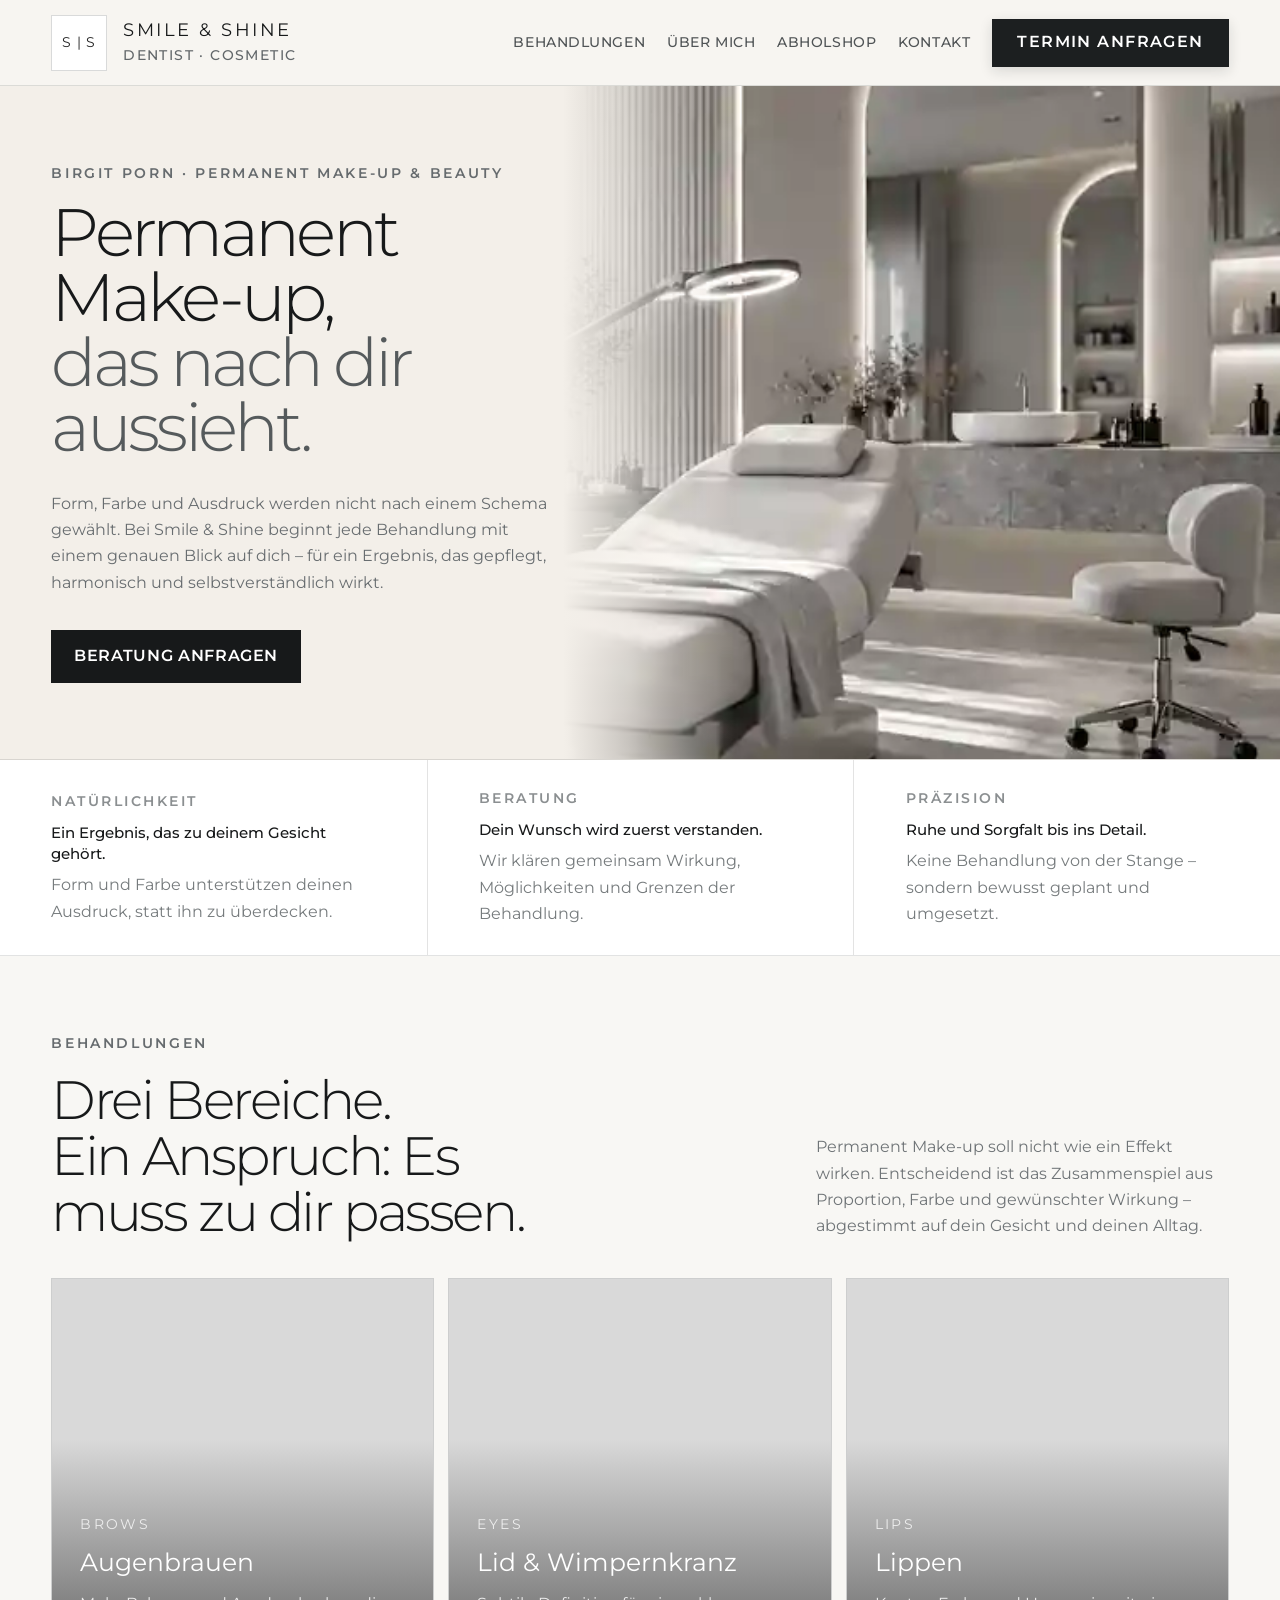
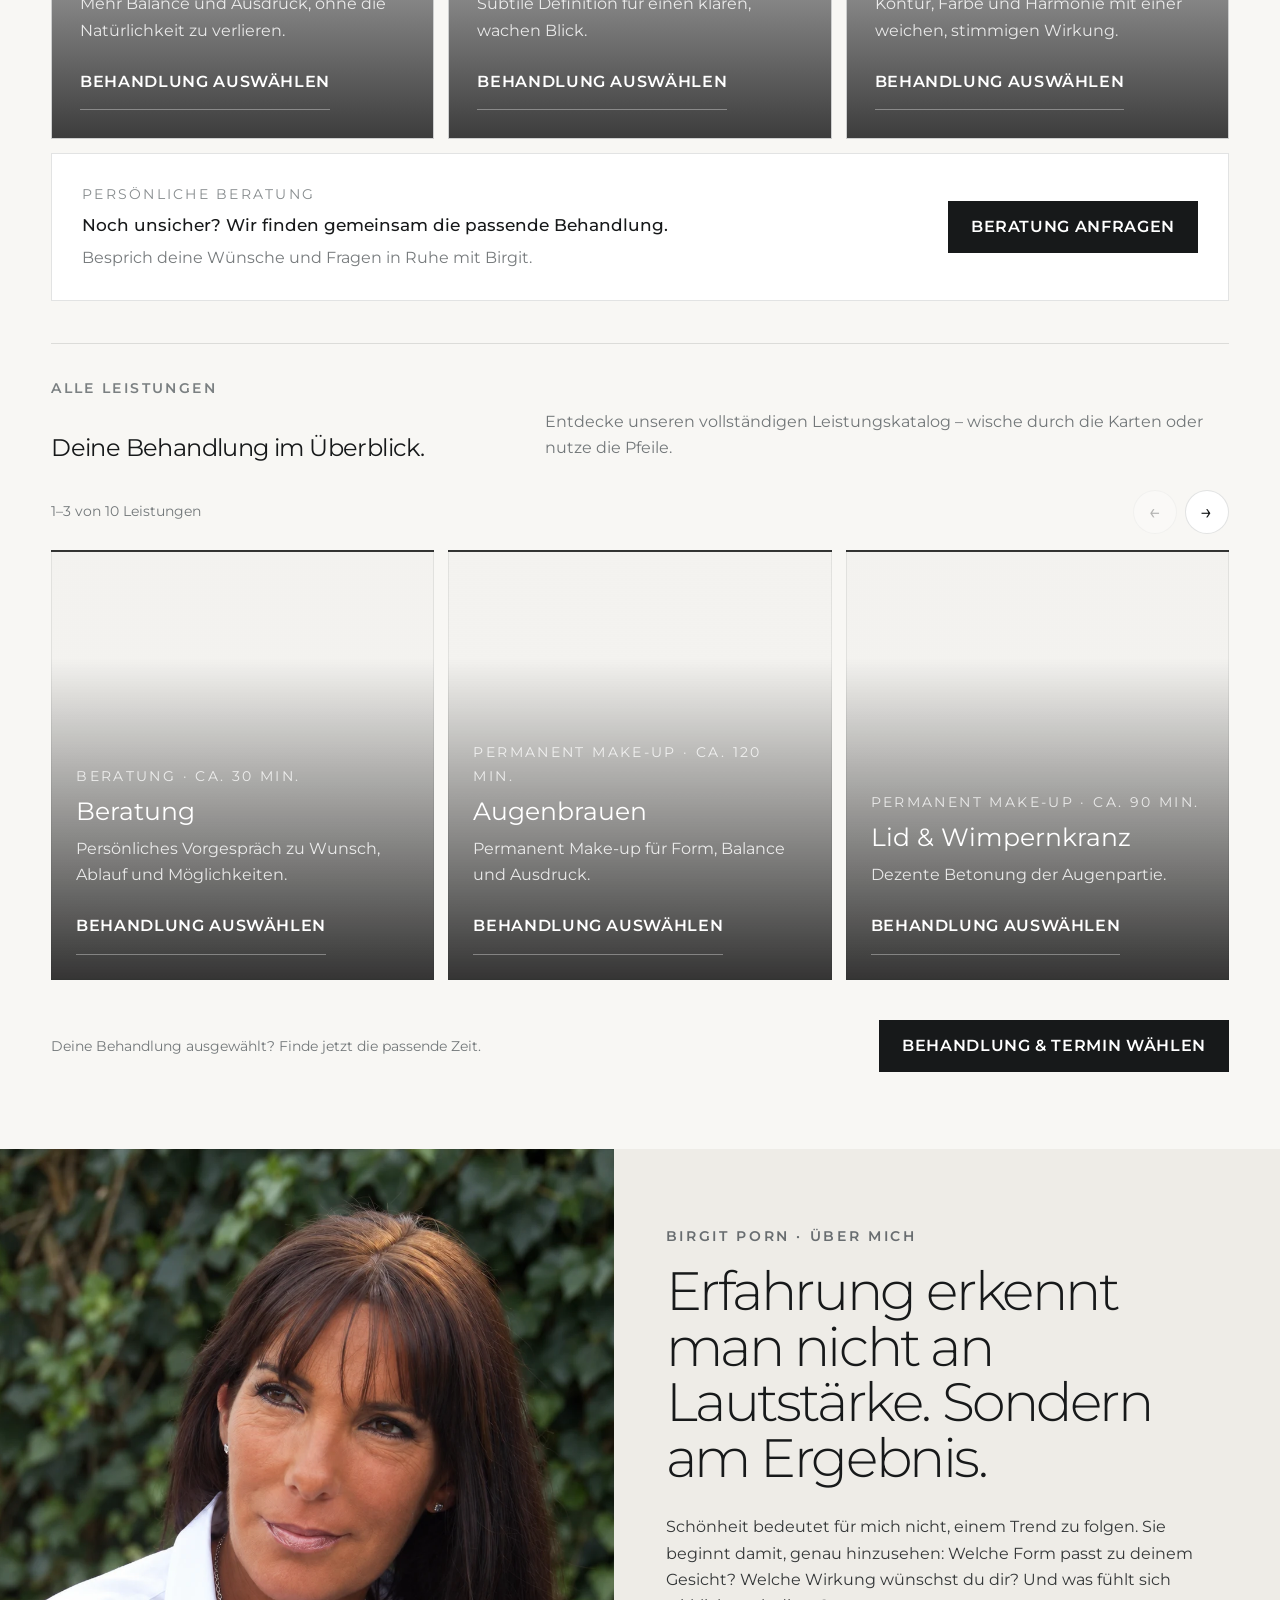
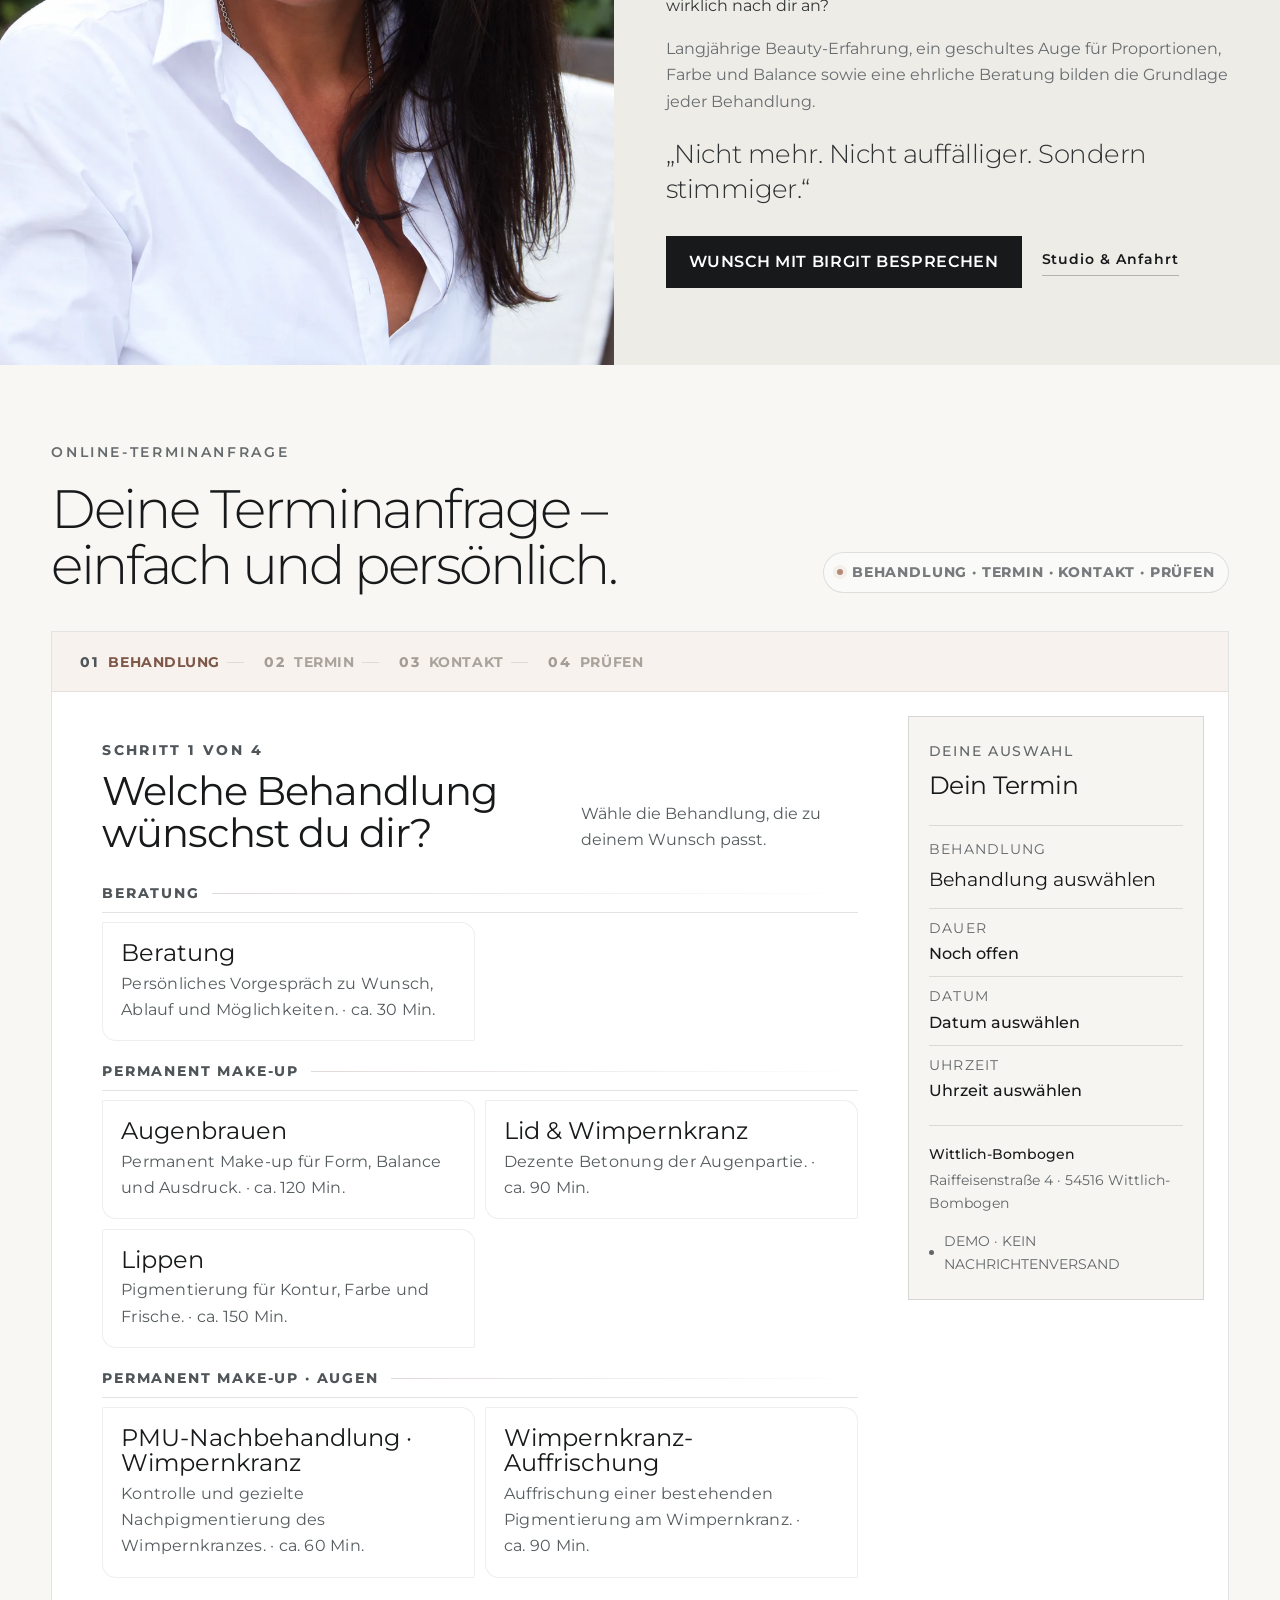
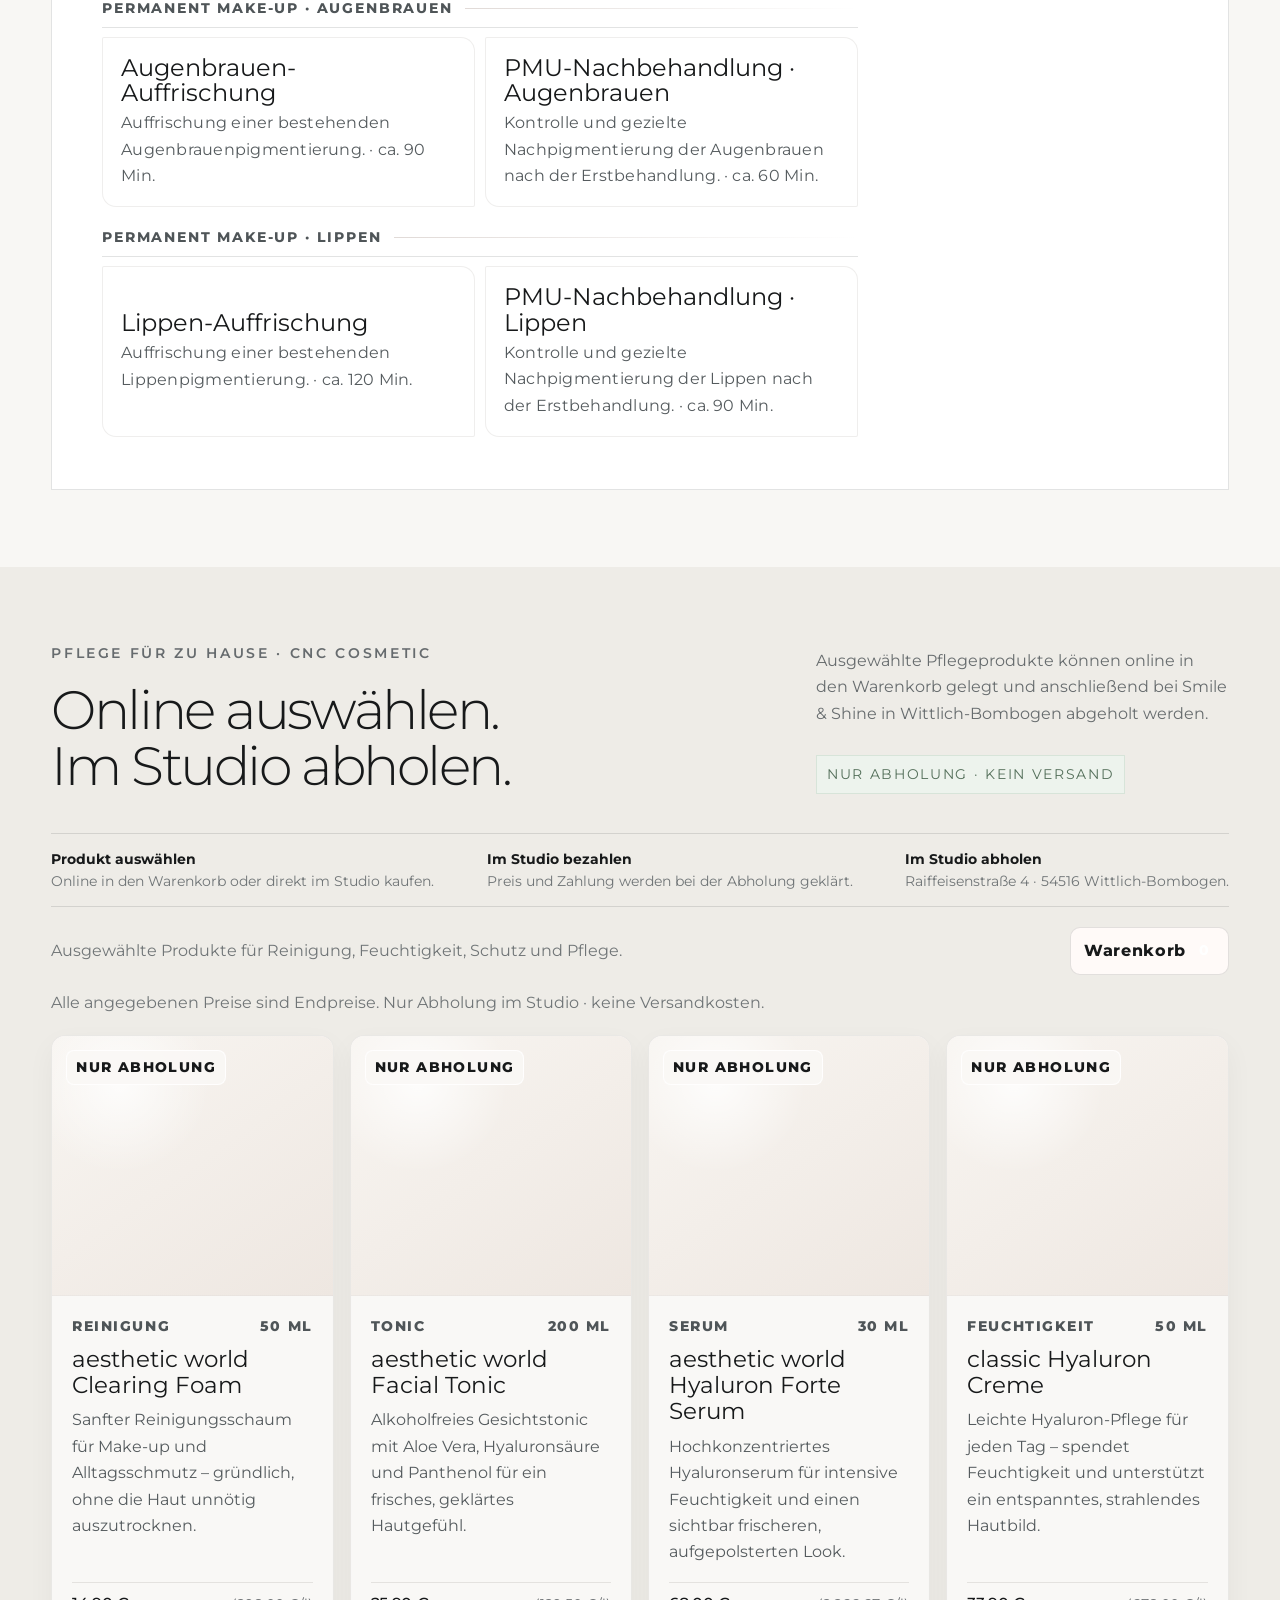
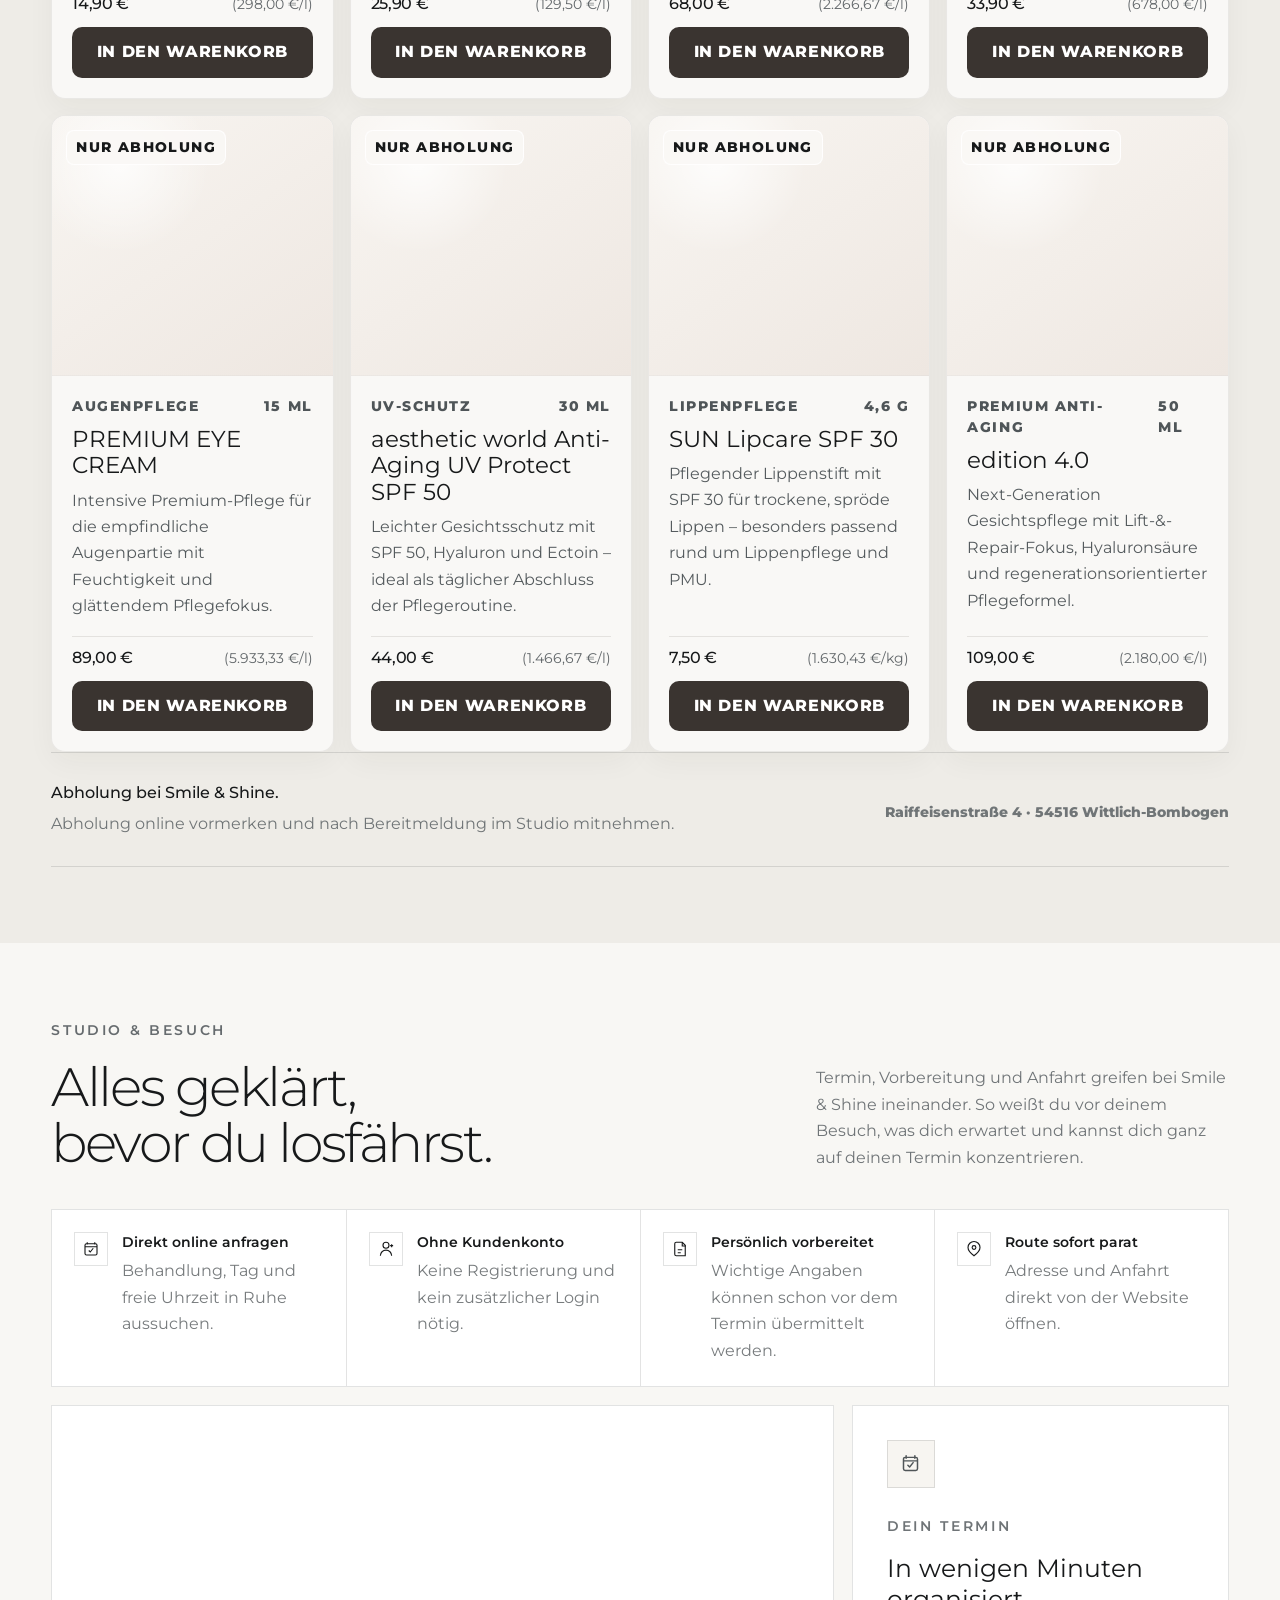
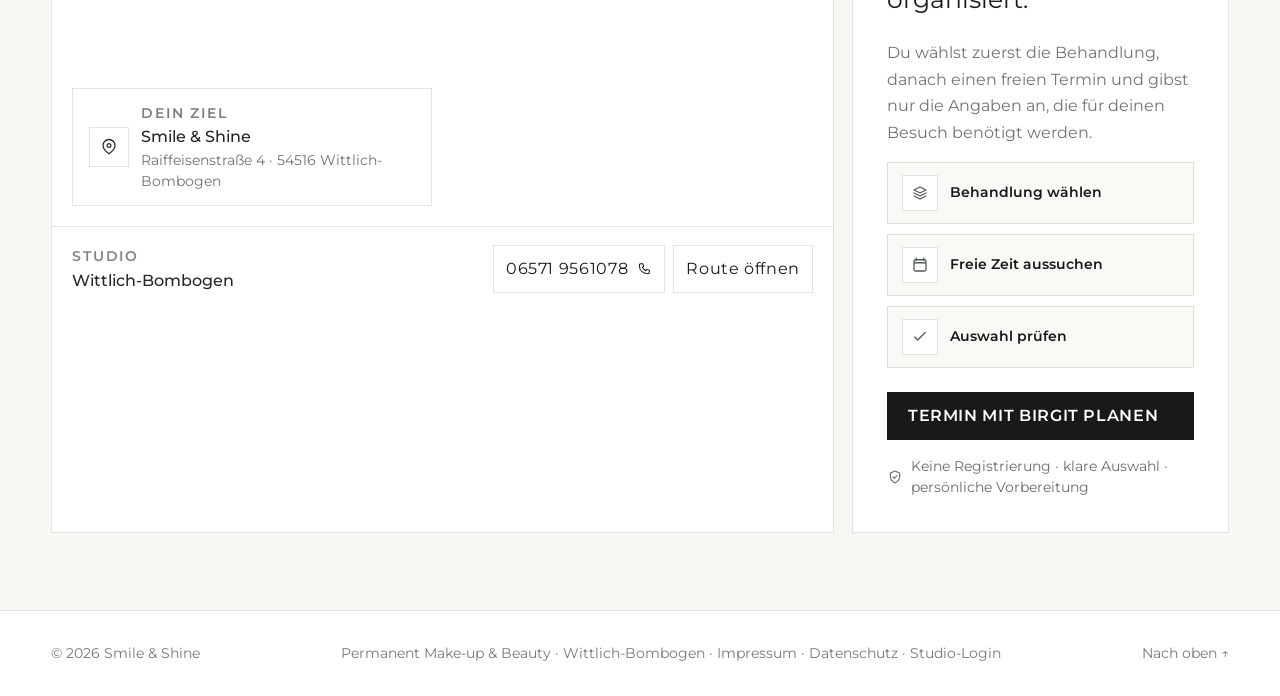
==== commit e4f42ef8: "Add discreet studio login link to customer website footer" ====
--- a/index.html
+++ b/index.html
@@ -3,7 +3,7 @@
 <head>
   <meta charset="utf-8">
   <meta name="viewport" content="width=device-width,initial-scale=1">
-  <meta name="smileshine-build" content="20261011-product-prices-small">
+  <meta name="smileshine-build" content="20261011-hero-clarity-v2">
   <meta name="description" content="Smile & Shine in Wittlich-Bombogen – Permanent Make-up & Beauty. Präzise Behandlungen, natürliche Ergebnisse und persönliche Beratung in ruhiger Atmosphäre.">
   <meta name="theme-color" content="#f7f7f4">
   <meta name="color-scheme" content="light">
@@ -12,10 +12,10 @@
   <link rel="preconnect" href="https://fonts.gstatic.com" crossorigin>
   <link rel="preconnect" href="https://images.pexels.com">
   <link href="https://fonts.googleapis.com/css2?family=Montserrat:wght@300;400;500;600&display=swap" rel="stylesheet">
-<link rel="stylesheet" href="booking.css?v=20261011-product-prices-small">
-  <link rel="stylesheet" href="booking-advanced.css?v=20261011-product-prices-small">
-  <link rel="stylesheet" href="review-v73.css?v=20261011-product-prices-small">
-<link rel="stylesheet" href="readability.css?v=20261011-product-prices-small">
+<link rel="stylesheet" href="booking.css?v=20261011-hero-clarity-v2">
+  <link rel="stylesheet" href="booking-advanced.css?v=20261011-hero-clarity-v2">
+  <link rel="stylesheet" href="review-v73.css?v=20261011-hero-clarity-v2">
+<link rel="stylesheet" href="readability.css?v=20261011-hero-clarity-v2">
 </head>
 <body class="site-premium">
   <a class="skip-link" href="#main-content">Direkt zum Inhalt springen</a>
@@ -169,11 +169,11 @@
       </div>
     </section>
   </main>
-  <footer class="site-footer premium-footer"><span>© <span id="year"></span> <span data-studio-text="studio.name">Smile &amp; Shine</span></span><span class="footer-meta"><span data-studio-text="content.footer.descriptor">Permanent Make-up &amp; Beauty · Wittlich-Bombogen</span> · <a href="impressum.html">Impressum</a> · <a href="datenschutz.html">Datenschutz</a></span><a href="#top">Nach oben ↑</a></footer>
+  <footer class="site-footer premium-footer"><span>© <span id="year"></span> <span data-studio-text="studio.name">Smile &amp; Shine</span></span><span class="footer-meta"><span data-studio-text="content.footer.descriptor">Permanent Make-up &amp; Beauty · Wittlich-Bombogen</span> · <a href="impressum.html">Impressum</a> · <a href="datenschutz.html">Datenschutz</a> · <a href="admin.html" aria-label="Studio-Login für Mitarbeitende">Studio-Login</a></span><a href="#top">Nach oben ↑</a></footer>
   <button class="scroll-top-button" id="scrollTopButton" type="button" aria-label="Nach oben scrollen" title="Nach oben" hidden><svg viewBox="0 0 24 24" aria-hidden="true"><path d="M12 19V5M5 12l7-7 7 7"/></svg></button>
-  <script src="studio-config.js?v=20261011-product-prices-small"></script>
-  <script src="studio-content.js?v=20261011-product-prices-small"></script>
-  <script src="studio-data-store.js?v=20261011-product-prices-small"></script>
-  <script src="script.js?v=20261011-product-prices-small"></script>
+  <script src="studio-config.js?v=20261011-hero-clarity-v2"></script>
+  <script src="studio-content.js?v=20261011-hero-clarity-v2"></script>
+  <script src="studio-data-store.js?v=20261011-hero-clarity-v2"></script>
+  <script src="script.js?v=20261011-hero-clarity-v2"></script>
 </body>
 </html>
--- a/readability.css
+++ b/readability.css
@@ -107,3 +107,17 @@
    font-size:12px;letter-spacing:.1em;color:#666967;
  }
 }
+
+/* Keep important mobile action labels readable without mid-word breaks. */
+@media (max-width: 620px) {
+  body.site-premium .booking-panel-head h3,
+  body.site-premium .booking-summary h3,
+  body.site-premium .service-option,
+  body.site-premium .booking-actions button,
+  body.admin-premium .primary-action,
+  body.admin-premium .soft-button {
+    overflow-wrap: normal;
+    word-break: normal;
+    hyphens: manual;
+  }
+}
